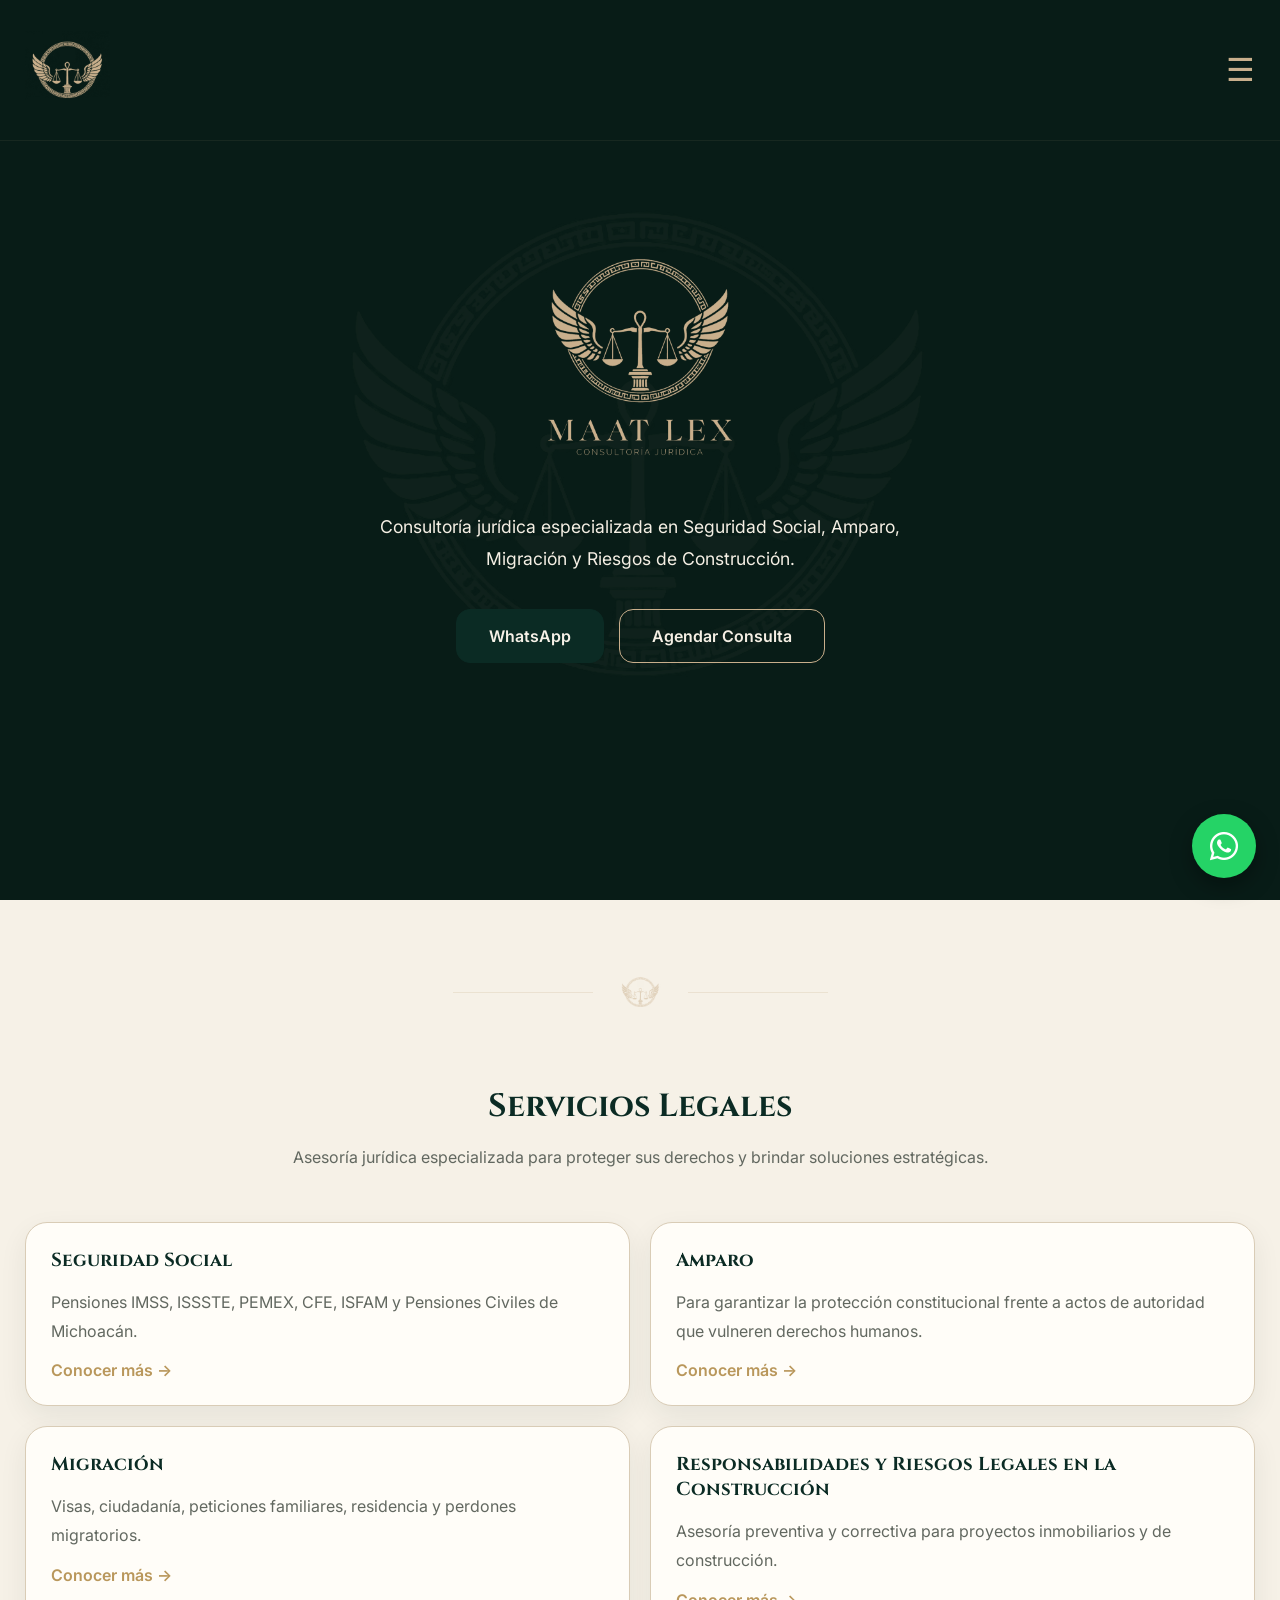
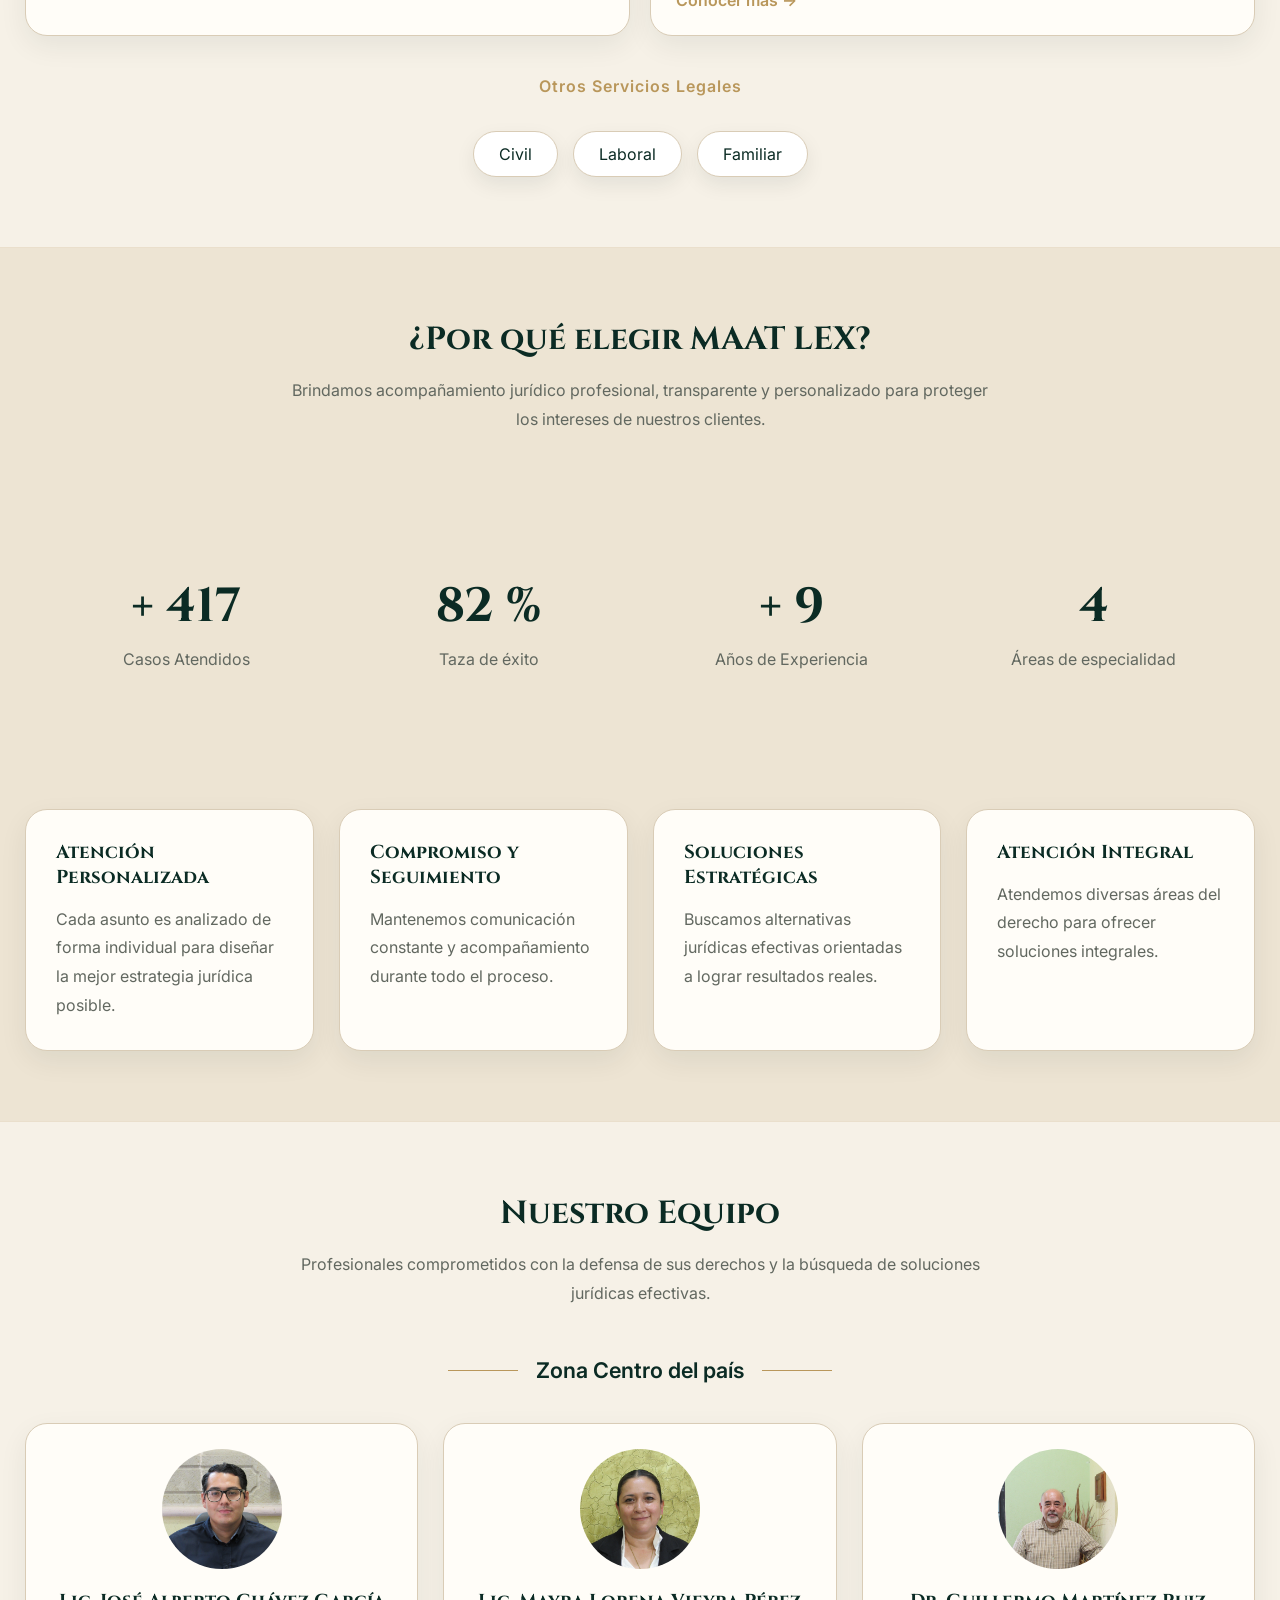
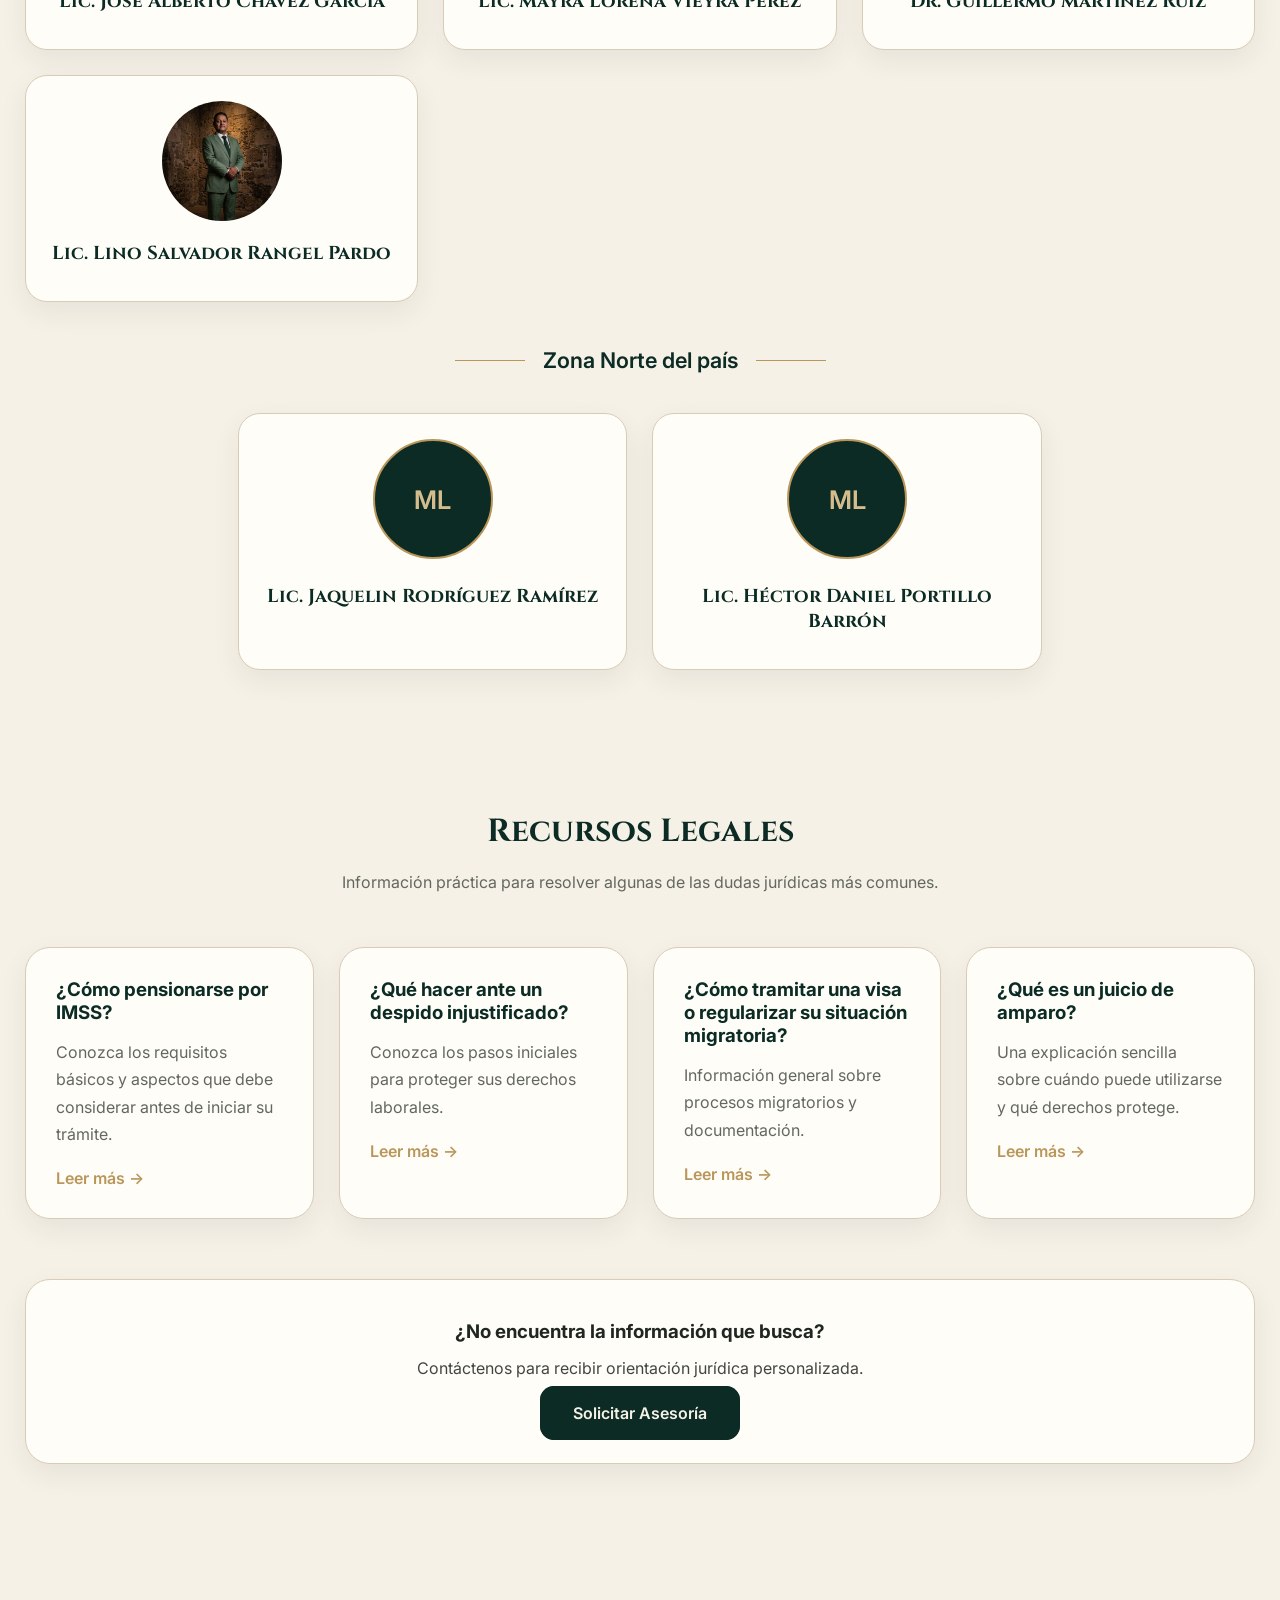
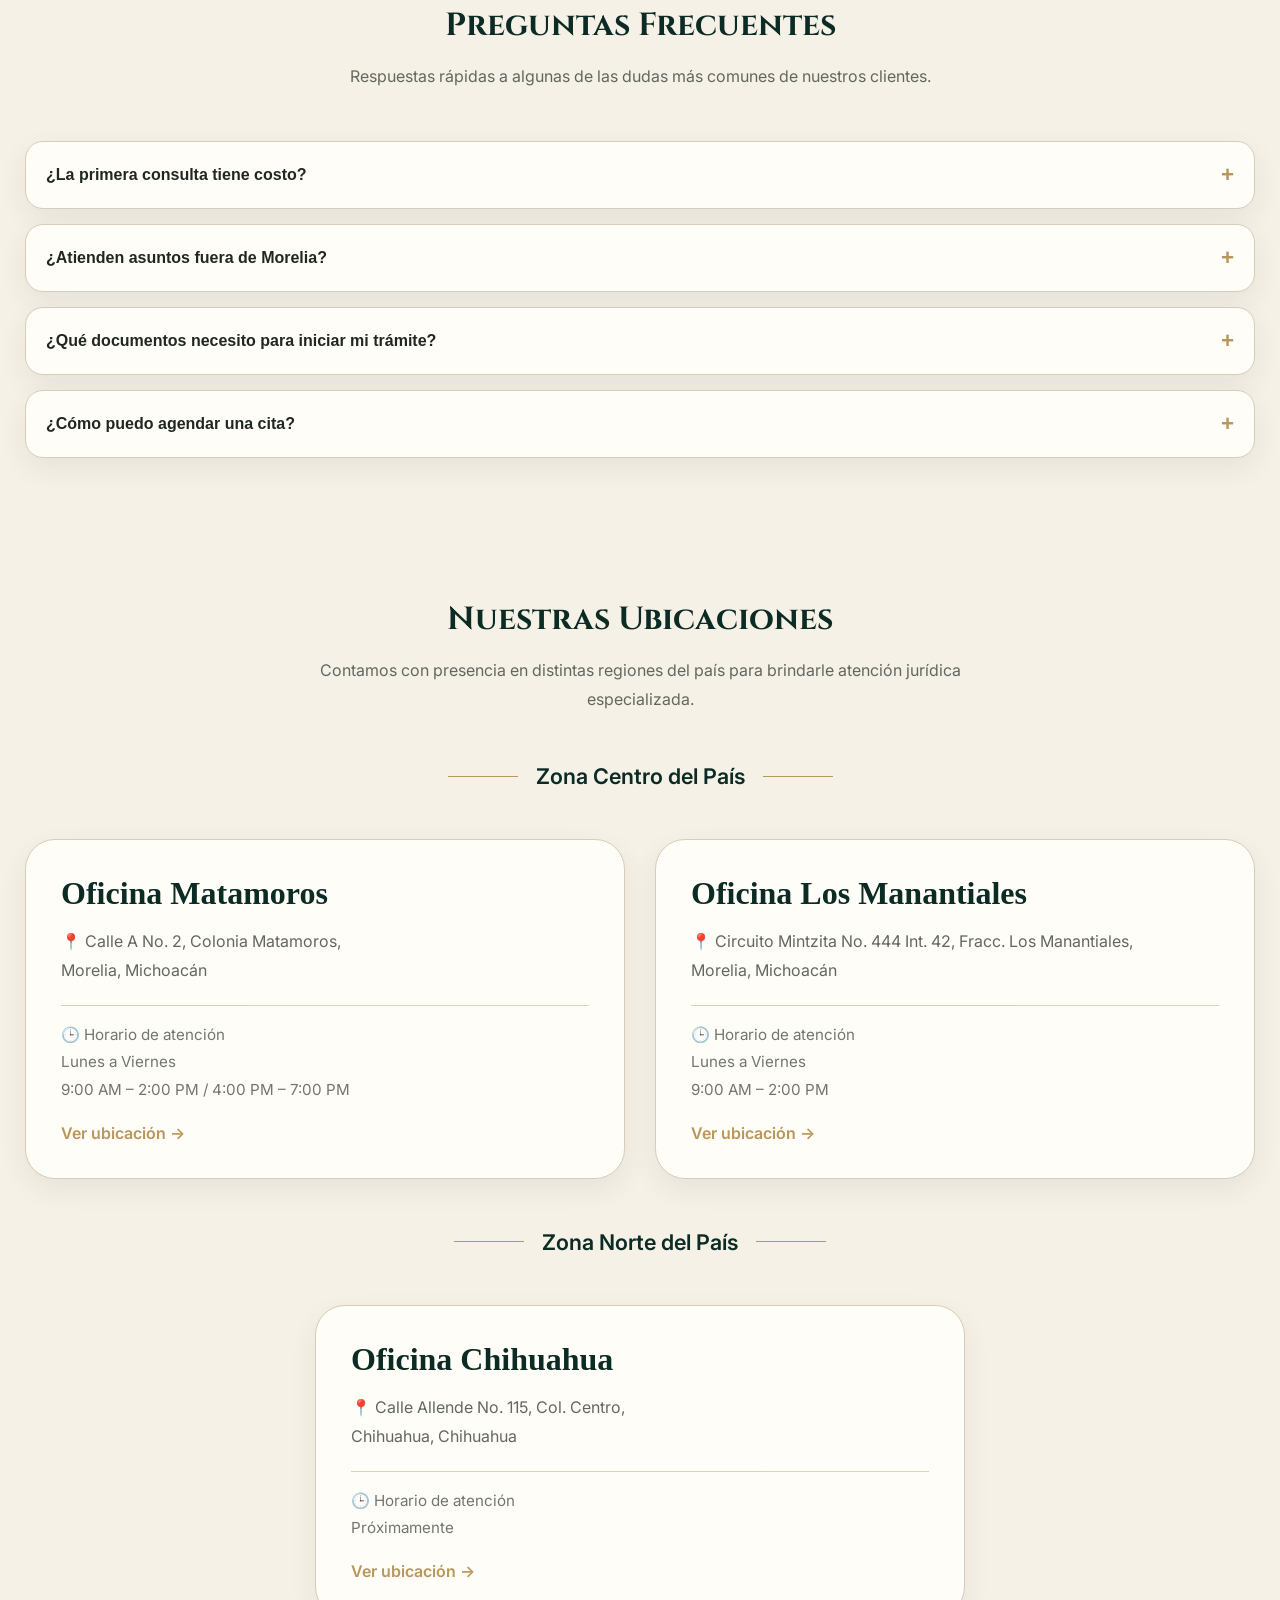
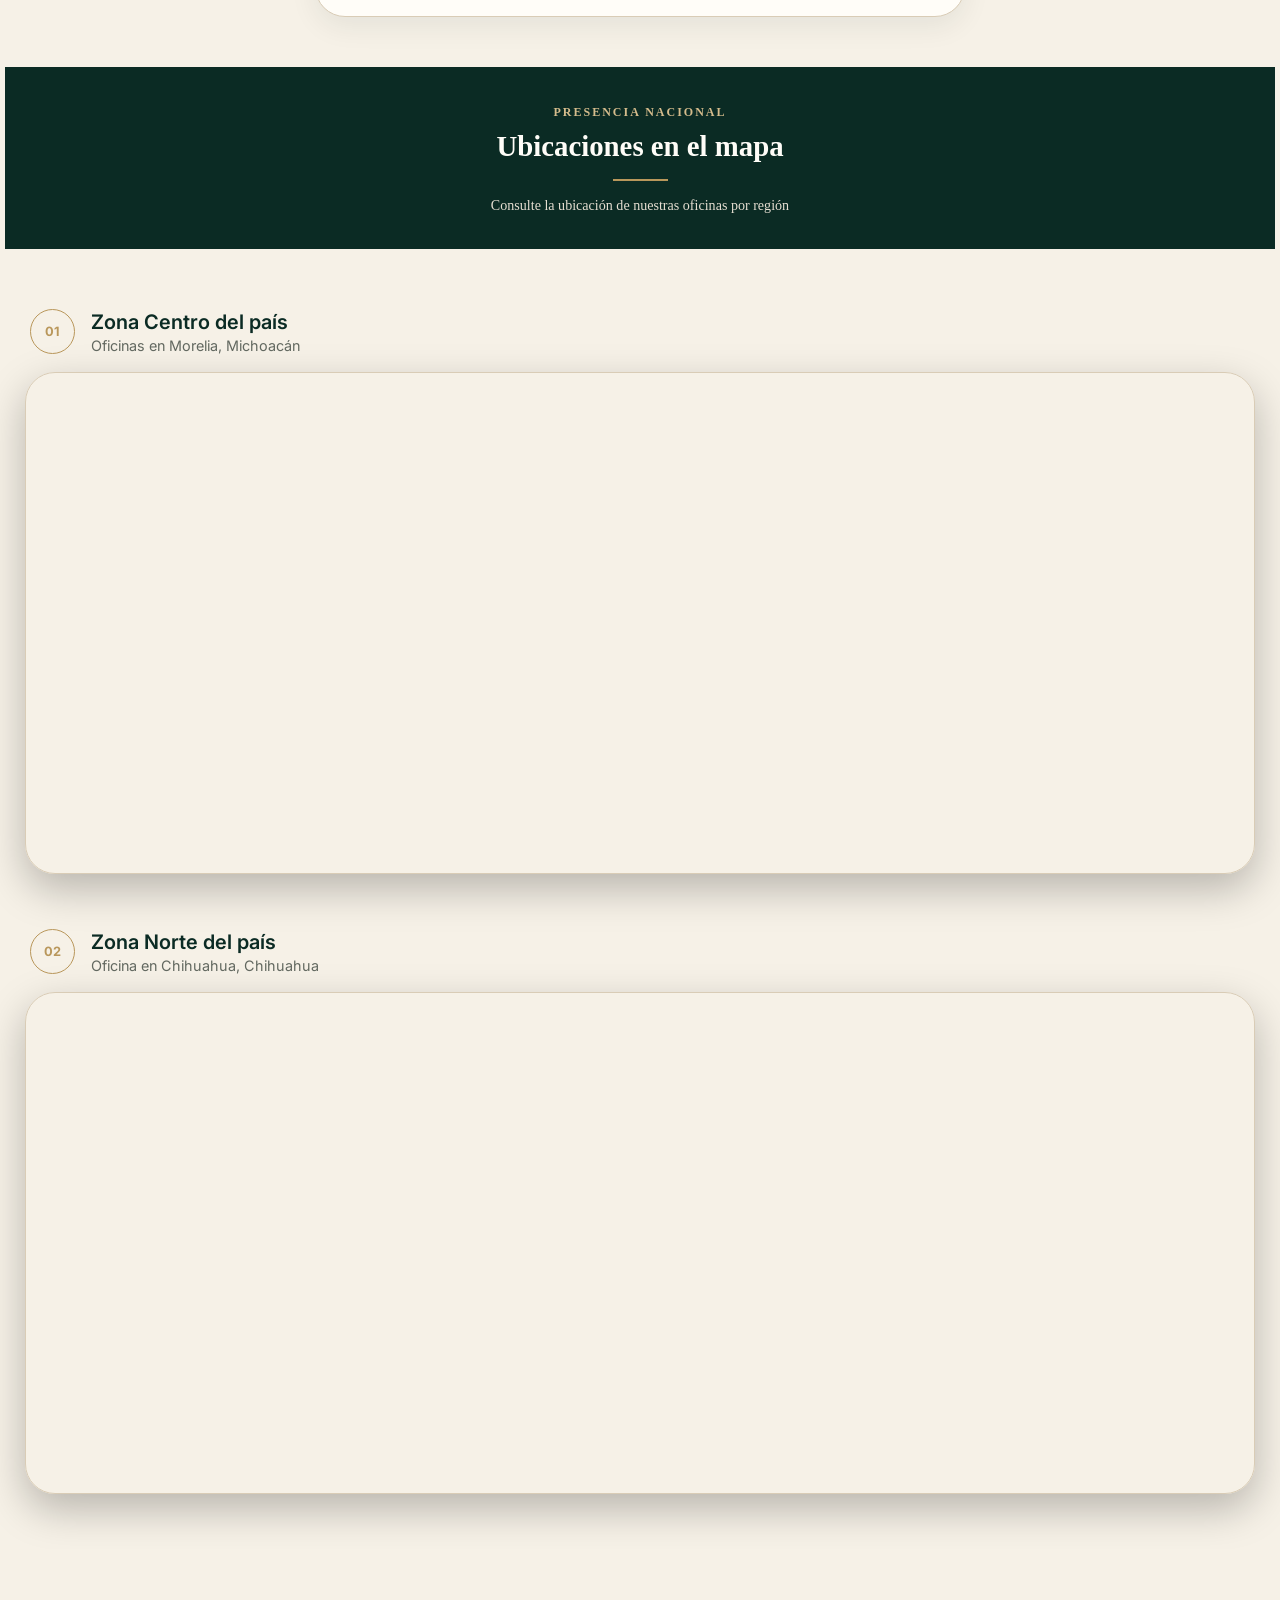
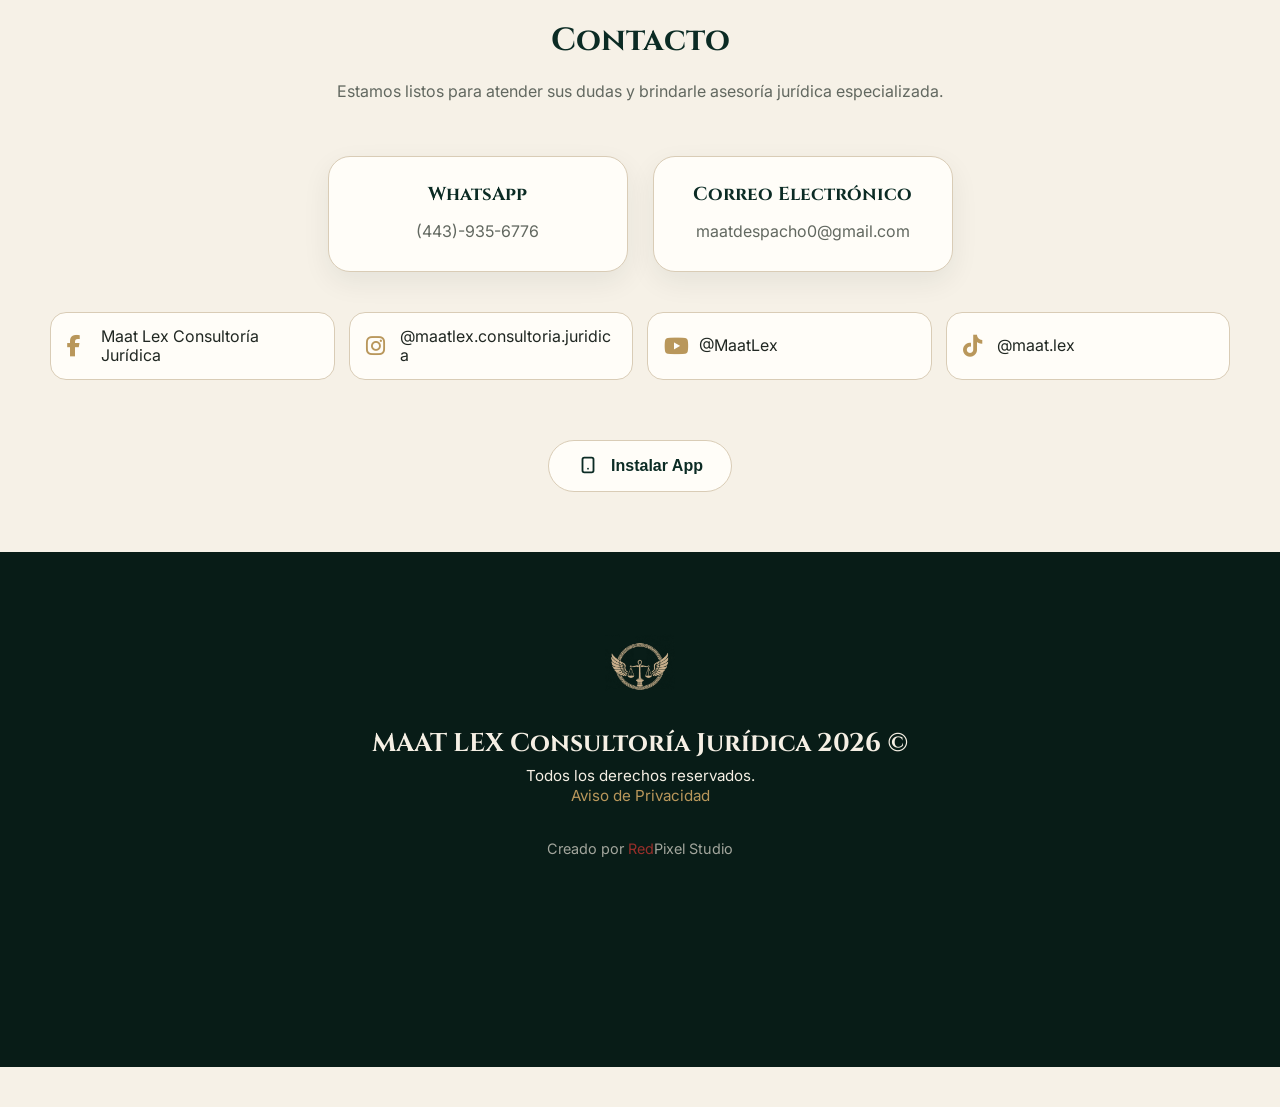
==== index.html @ 35578c28 "Cambios vx.1" ====
<!DOCTYPE html>
<html lang="es">

<head>

<link rel="manifest" href="manifest.json">

<meta name="theme-color" content="#0F1D19">

<link rel="apple-touch-icon" href="assets/icons/icon-192.png">

<meta name="apple-mobile-web-app-capable" content="yes">

<meta name="apple-mobile-web-app-status-bar-style" content="black-translucent">

<meta name="apple-mobile-web-app-title" content="MAAT LEX">

<meta charset="UTF-8">
<meta name="viewport" content="width=device-width, initial-scale=1.0">

<title>MAAT LEX | Consultoría Jurídica</title>

<link rel="stylesheet" href="css/style.css">

<link rel="icon" href="assets/logos/favicon.png">

<link rel="preconnect" href="https://fonts.googleapis.com">
<link rel="preconnect" href="https://fonts.gstatic.com" crossorigin>

<link href="https://fonts.googleapis.com/css2?family=Cinzel:wght@400;500;600;700&family=Inter:wght@300;400;500;600&display=swap" rel="stylesheet">

<link rel="icon" href="assets/logos/favicon.png">

<link rel="stylesheet" href="https://cdnjs.cloudflare.com/ajax/libs/font-awesome/6.5.0/css/all.min.css">

</head>

<body>

<!-- NAVBAR -->

<header class="navbar">

    <div class="navbar-logo">

        <img src="assets/logos/logo-navbar.png" alt="MAAT LEX">

    </div>

    <button id="menu-btn">

        ☰

    </button>

</header>

<!-- MENÚ -->

<nav id="mobile-menu">

    <a href="#inicio">Inicio</a>

    <a href="#servicios">Servicios Legales</a>

    <a href="#nosotros">Nosotros</a>

    <a href="#recursos">Recursos</a>

    <a href="#faq">Preguntas Frecuentes</a>

    <a href="#contacto">Contacto</a>

</nav>

<!-- HERO -->

<section id="inicio" class="hero">

<img
src="assets/logos/logo-navbar.png"
alt=""
class="hero-watermark">

    <div class="hero-content">

        <img
        src="assets/logos/logo-principal.png"
        alt="MAAT LEX"
        class="hero-logo">

        <p>

            Consultoría jurídica especializada en Seguridad Social,
            Amparo, Migración y Riesgos de Construcción.

        </p>

        <div class="hero-buttons">

            <a
            href="https://wa.me/524439356776"
            target="_blank"
            class="btn-primary">

                WhatsApp

            </a>

            <a
            href="#contacto"
            class="btn-secondary">

                Agendar Consulta

            </a>

        </div>

    </div>

</section>

<div class="section-divider">

<img
src="assets/logos/logo-navbar.png"
alt="MAAT LEX">

</div>

<section id="servicios" class="services">

<h2 class="section-title">

Servicios Legales

</h2>

<p class="section-subtitle">

Asesoría jurídica especializada para proteger sus derechos y brindar soluciones estratégicas.

</p>

<div class="services-grid">

<a href="pages/seguridad-social.html" class="service-card">

<h3>Seguridad Social</h3>

<p>

Pensiones IMSS, ISSSTE, PEMEX, CFE, ISFAM y Pensiones Civiles de Michoacán.

</p>

<span>Conocer más →</span>

</a>

<a href="pages/amparo.html" class="service-card">

<h3>Amparo</h3>

<p>

Para garantizar la protección constitucional frente a actos de autoridad que vulneren derechos humanos.

</p>

<span>Conocer más →</span>

</a>

<a href="pages/migracion.html" class="service-card">

<h3>Migración</h3>

<p>

Visas, ciudadanía, peticiones familiares, residencia y perdones migratorios.

</p>

<span>Conocer más →</span>

</a>

<a href="pages/riesgos-construccion.html" class="service-card">

<h3>Responsabilidades y Riesgos Legales en la Construcción</h3>

<p>

Asesoría preventiva y correctiva para proyectos inmobiliarios y de construcción.

</p>

<span>Conocer más →</span>

</a>

</div>

<p class="secondary-services-title">

Otros Servicios Legales

</p>

<div class="secondary-services">

<a href="pages/civil.html">

Civil

</a>

<a href="pages/laboral.html">

Laboral

</a>

<a href="pages/familiar.html">

Familiar

</a>

</div>

</div>

</section>

<!-- SERVICIOS -->

<section class="why-us">

<h2 class="section-title">

¿Por qué elegir MAAT LEX?

</h2>

<p class="section-subtitle">

Brindamos acompañamiento jurídico profesional, transparente y personalizado para proteger los intereses de nuestros clientes.

</p>

<section class="stats">

<div class="stat-item">

<h3 class="counter">

<span>+</span>

<span class="counter-number" data-target="500">0</span>

</h3>

<p>Casos Atendidos</p>

</div>

<div class="stat-item">

<h3 class="counter">

<span class="counter-number" data-target="98">0</span>

<span>%</span>

</h3>

<p>Taza de éxito</p>

</div>

<div class="stat-item">

<h3 class="counter">

<span>+</span>

<span class="counter-number" data-target="10">0</span>

</h3>

<p>Años de Experiencia</p>

</div>

<div class="stat-item">

<h3 class="counter" data-target="0">4</h3>

<p>Áreas de especialidad</p>

</div>

</section>

</h2>


<div class="why-grid">

<div class="why-card">

<h3>Atención Personalizada</h3>

<p>

Cada asunto es analizado de forma individual para diseñar la mejor estrategia jurídica posible.

</p>

</div>

<div class="why-card">

<h3>Compromiso y Seguimiento</h3>

<p>

Mantenemos comunicación constante y acompañamiento durante todo el proceso.

</p>

</div>

<div class="why-card">

<h3>Soluciones Estratégicas</h3>

<p>

Buscamos alternativas jurídicas efectivas orientadas a lograr resultados reales.

</p>

</div>

<div class="why-card">

<h3>Atención Integral</h3>

<p>

Atendemos diversas áreas del derecho para ofrecer soluciones integrales.

</p>

</div>

</div>

</section>

<!-- ***** -->



<!-- NOSOTROS -->

<section id="nosotros" class="about">

    <h2 class="section-title">
        Nuestro Equipo
    </h2>

    <p class="section-subtitle">
        Profesionales comprometidos con la defensa de sus derechos
        y la búsqueda de soluciones jurídicas efectivas.
    </p>


    <!-- =========================
         ZONA CENTRO DEL PAÍS
    ========================== -->

    <div class="team-zone">

        <div class="team-zone-title">
            <span></span>
            <h3>Zona Centro del país</h3>
            <span></span>
        </div>

        <div class="team-grid">

            <div class="team-card">

                <img
                    src="assets/team/licenciado1.jpg"
                    alt="Lic. José Alberto Chávez García"
                    class="team-photo">

                <h3>Lic. José Alberto Chávez García</h3>

            </div>


            <div class="team-card">

                <img
                    src="assets/team/licenciado2.jpg"
                    alt="Lic. Mayra Lorena Vieyra Pérez"
                    class="team-photo">

                <h3>Lic. Mayra Lorena Vieyra Pérez</h3>

            </div>


            <div class="team-card">

                <img
                    src="assets/team/licenciado3.jpg"
                    alt="Dr. Guillermo Martínez Ruiz"
                    class="team-photo">

                <h3>Dr. Guillermo Martínez Ruiz</h3>

            </div>


            <div class="team-card">

                <img
                    src="assets/team/licenciado4.jpg"
                    alt="Lic. Lino Salvador Rangel Pardo"
                    class="team-photo">

                <h3>Lic. Lino Salvador Rangel Pardo</h3>

            </div>

        </div>

    </div>


    <!-- =========================
         ZONA NORTE DEL PAÍS
    ========================== -->

    <div class="team-zone">

        <div class="team-zone-title">
            <span></span>
            <h3>Zona Norte del país</h3>
            <span></span>
        </div>


        <div class="team-grid team-grid-north">

            <!-- LICENCIADO 5 -->

            <div class="team-card">

                <div class="team-photo-placeholder">
                    <span>ML</span>
                </div>

                <h3>Lic. Jaquelin Rodríguez Ramírez</h3>

            </div>


            <!-- LICENCIADO 6 -->

            <div class="team-card">

                <div class="team-photo-placeholder">
                    <span>ML</span>
                </div>

                <h3>Lic. Héctor Daniel Portillo Barrón</h3>

            </div>

        </div>

    </div>

</section>


<!-- RECURSOS -->

<section id="recursos" class="resources-section">

<h2 class="section-title">
Recursos Legales
</h2>

<p class="section-subtitle">
Información práctica para resolver algunas de las dudas jurídicas más comunes.
</p>

<div class="resources-grid">

<div class="resource-card">

<h3>¿Cómo pensionarse por IMSS?</h3>

<p>
Conozca los requisitos básicos y aspectos que debe considerar antes de iniciar su trámite.
</p>

<a href="recursos/pension-imss.html">
Leer más →
</a>

</div>

<div class="resource-card">

<h3>¿Qué hacer ante un despido injustificado?</h3>

<p>
Conozca los pasos iniciales para proteger sus derechos laborales.
</p>

<a href="recursos/despido-injustificado.html">
Leer más →
</a>

</div>

<div class="resource-card">

<h3>¿Cómo tramitar una visa o regularizar su situación migratoria?</h3>

<p>
Información general sobre procesos migratorios y documentación.
</p>

<a href="recursos/tramites-migratorios.html">
Leer más →
</a>

</div>

<div class="resource-card">

<h3>¿Qué es un juicio de amparo?</h3>

<p>
Una explicación sencilla sobre cuándo puede utilizarse y qué derechos protege.
</p>

<a href="recursos/juicio-amparo.html">
Leer más →
</a>

</div>

</div>

<div class="resources-cta">

<h3>
¿No encuentra la información que busca?
</h3>

<p>
Contáctenos para recibir orientación jurídica personalizada.
</p>

<a
href="https://wa.me/524439356776"
target="_blank"
class="btn-primary">

Solicitar Asesoría

</a>

</div>

</section>

<!-- FAQ -->

<section id="faq" class="faq-section">

    <h2 class="section-title">
        Preguntas Frecuentes
    </h2>

    <p class="section-subtitle">
        Respuestas rápidas a algunas de las dudas más comunes de nuestros clientes.
    </p>

    <div class="faq-container">

        <div class="faq-item">
            <button class="faq-question">
                ¿La primera consulta tiene costo?
                <span>+</span>
            </button>

            <div class="faq-answer">
                <p>
                    De acuerdo al asunto y la modalidad de atención, la consulta puede ser gratuita o tener un costo preferencial.
                </p>
            </div>
        </div>

        <div class="faq-item">
            <button class="faq-question">
                ¿Atienden asuntos fuera de Morelia?
                <span>+</span>
            </button>

            <div class="faq-answer">
                <p>
                    Sí. Algunos procedimientos pueden atenderse en otras ciudades o incluso de forma remota.
                </p>
            </div>
        </div>

        <div class="faq-item">
            <button class="faq-question">
                ¿Qué documentos necesito para iniciar mi trámite?
                <span>+</span>
            </button>

            <div class="faq-answer">
                <p>
                    Los requisitos varían según cada asunto. Durante la consulta inicial se le indicará la documentación necesaria.
                </p>
            </div>
        </div>

        <div class="faq-item">
            <button class="faq-question">
                ¿Cómo puedo agendar una cita?
                <span>+</span>
            </button>

            <div class="faq-answer">
                <p>
                    Puede contactarnos por WhatsApp, teléfono o correo electrónico para programar una cita.
                </p>
            </div>
        </div>

    </div>

</section>

<!-- UBICACIONES -->

<section class="locations-section">

    <h2 class="section-title">
        Nuestras Ubicaciones
    </h2>

    <p class="section-subtitle">
        Contamos con presencia en distintas regiones del país para brindarle
        atención jurídica especializada.
    </p>


    <!-- =========================
         ZONA CENTRO DEL PAÍS
    ========================== -->

    <div class="location-zone">

        <div class="location-zone-title">
            <span></span>
            <h3>Zona Centro del País</h3>
            <span></span>
        </div>


        <div class="locations-grid">

            <!-- OFICINA MATAMOROS -->

            <div class="location-card">

                <h3>Oficina Matamoros</h3>

                <p>
                    📍 Calle A No. 2, Colonia Matamoros,<br>
                    Morelia, Michoacán
                </p>

                <p class="office-hours">
                    🕒 Horario de atención<br>
                    Lunes a Viernes<br>
                    9:00 AM – 2:00 PM / 4:00 PM – 7:00 PM
                </p>

                <a
                    href="https://maps.google.com/?q=Calle+A+No.+2+Colonia+Matamoros+Morelia+Michoacan"
                    target="_blank"
                    rel="noopener noreferrer">

                    Ver ubicación →

                </a>

            </div>


            <!-- OFICINA LOS MANANTIALES -->

            <div class="location-card">

                <h3>Oficina Los Manantiales</h3>

                <p>
                    📍 Circuito Mintzita No. 444 Int. 42,
                    Fracc. Los Manantiales,<br>
                    Morelia, Michoacán
                </p>

                <p class="office-hours">
                    🕒 Horario de atención<br>
                    Lunes a Viernes<br>
                    9:00 AM – 2:00 PM
                </p>

                <a
                    href="https://maps.google.com/?q=Circuito+Mintzita+444+Int+42+Los+Manantiales+Morelia+Michoacan"
                    target="_blank"
                    rel="noopener noreferrer">

                    Ver ubicación →

                </a>

            </div>

        </div>

    </div>


    <!-- =========================
         ZONA NORTE DEL PAÍS
    ========================== -->

    <div class="location-zone">

        <div class="location-zone-title">
            <span></span>
            <h3>Zona Norte del País</h3>
            <span></span>
        </div>


        <div class="locations-grid locations-grid-north">

            <!-- OFICINA CHIHUAHUA -->

            <div class="location-card">

                <h3>Oficina Chihuahua</h3>

                <p>
                    📍 Calle Allende No. 115, Col. Centro,<br>
                    Chihuahua, Chihuahua
                </p>

                <p class="office-hours">
                    🕒 Horario de atención<br>
                    Próximamente
                </p>

                <a
                    href="https://maps.google.com/?q=Calle+Allende+115+Centro+Chihuahua+Chihuahua"
                    target="_blank"
                    rel="noopener noreferrer">

                    Ver ubicación →

                </a>

            </div>

        </div>

    </div>


   <!-- =========================
     MAPAS DE UBICACIONES
========================== -->

<div class="maps-header">

    <span class="maps-label">PRESENCIA NACIONAL</span>

    <h3>Ubicaciones en el mapa</h3>

    <div class="maps-header-line"></div>

    <p>
        Consulte la ubicación de nuestras oficinas por región
    </p>

</div>

<div class="maps-section">

    <!-- MAPA ZONA CENTRO -->

    <div class="map-block">

        <div class="map-region-header">

        <span class="map-region-number">01</span>

        <div>
            <h3>Zona Centro del país</h3>
            <p>Oficinas en Morelia, Michoacán</p>
        </div>

    </div>

        <div class="map-container">

            <iframe
                src="https://www.google.com/maps/d/embed?mid=1-Wi3eQaVoTVEl7Jq1pAc5bwITlnYyeo&ehbc=2E312F&noprof=1"
                loading="lazy"
                allowfullscreen>
            </iframe>

        </div>

    </div>


    <!-- MAPA ZONA NORTE -->

    <div class="map-block">

        <div class="map-region-header">

        <span class="map-region-number">02</span>

        <div>
            <h3>Zona Norte del país</h3>
            <p>Oficina en Chihuahua, Chihuahua</p>
        </div>

    </div>

        <div class="map-container">

            <iframe
                src="https://www.google.com/maps/d/embed?mid=1mg9hQ3oiQwqZ3TZus7io4BkY-GpUL8o&ehbc=2E312F&noprof=1" width="640" height="480">
                loading="lazy"
                allowfullscreen>
            </iframe>

        </div>

    </div>

</div>

<!-- CONTACTO -->

<section id="contacto" class="contact-section">

<h2 class="section-title">
Contacto
</h2>

<p class="section-subtitle">
Estamos listos para atender sus dudas y brindarle asesoría jurídica especializada.
</p>

<div class="contact-grid">

<a href="https://wa.me/524439356776" target="_blank" class="contact-card">

<h3>WhatsApp</h3>

<p>(443)-935-6776</p>

</a>

<a href="mailto:maatdespacho0@gmail.com" class="contact-card">

<h3>Correo Electrónico</h3>

<p>maatdespacho0@gmail.com</p>

</a>

</div>

<div class="contact-socials">
  <a href="https://www.facebook.com/profile.php?id=61591359361929" target="_blank">
    <i class="fa-brands fa-facebook-f"></i>
    <span>Maat Lex Consultoría Jurídica</span>
  </a>

  <a href="https://www.instagram.com/maatlex.consultoria.juridica/" target="_blank">
    <i class="fa-brands fa-instagram"></i>
    <span>@maatlex.consultoria.juridica</span>
  </a>

  <a href="https://www.youtube.com/@MaatLex" target="_blank">
    <i class="fa-brands fa-youtube"></i>
    <span>@MaatLex</span>
  </a>

  <a href="https://www.tiktok.com/@maat_lex" target="_blank">
    <i class="fa-brands fa-tiktok"></i>
    <span>@maat.lex</span>
  </a>
</div>

<div class="install-app">

<button id="installBtn">

<svg xmlns="http://www.w3.org/2000/svg"
width="22"
height="22"
fill="none"
viewBox="0 0 24 24"
stroke="currentColor">

<path stroke-linecap="round"
stroke-linejoin="round"
stroke-width="2"
d="M12 16h.01M8 4h8a2 2 0 012 2v12a2 2 0 01-2 2H8a2 2 0 01-2-2V6a2 2 0 012-2z"/>

</svg>

<span>Instalar App</span>

</button>

</div>

<!-- FOOTER -->

<footer>

    <img
    src="assets/logos/logo-navbar.png"
    alt="MAAT LEX">

    <h3>MAAT LEX Consultoría Jurídica 2026 © </h3>

    <div class="rights">    
    Todos los derechos reservados.
    </div>

    </span>

<div class="footer-links">

<a href="aviso-privacidad.html">

Aviso de Privacidad

</a>

</div>

    <div class="footer-credit">

        Creado por
        <span class="red">Red</span>Pixel Studio

    </div>

</footer>

<script src="js/script.js"></script>

<div class="floating-socials" id="floatingSocials">
  <div class="social-options">
    <a href="https://www.facebook.com/profile.php?id=61591359361929" target="_blank" aria-label="Facebook">
      <i class="fa-brands fa-facebook-f"></i>
    </a>

    <a href="https://www.instagram.com/maatlex.consultoria.juridica/" target="_blank" aria-label="Instagram">
      <i class="fa-brands fa-instagram"></i>
    </a>

    <a href="https://www.youtube.com/@MaatLex" target="_blank" aria-label="YouTube">
      <i class="fa-brands fa-youtube"></i>
    </a>

    <a href="https://www.tiktok.com/@maat_lex" target="_blank" aria-label="TikTok">
      <i class="fa-brands fa-tiktok"></i>
    </a>
  </div>

  <a href="https://wa.me/524439356776"
  target="_blank"
  class="whatsapp-float"
  id="whatsappFloat"
  aria-label="WhatsApp">
    <i class="fa-brands fa-whatsapp"></i>
  </a>
</div>

<script>
const floatingSocials = document.getElementById("floatingSocials");
const whatsappFloat = document.getElementById("whatsappFloat");

let menuAbierto = false;

whatsappFloat.addEventListener("click", function (e) {

  // Solo aplica esta lógica en dispositivos táctiles
  if (window.matchMedia("(hover: none)").matches) {

    if (!menuAbierto) {
      e.preventDefault();

      floatingSocials.classList.add("active");
      menuAbierto = true;
    }

    // Si ya estaba abierto, no hacemos preventDefault
    // y el segundo toque abre WhatsApp
  }
});

document.addEventListener("click", function (e) {

  if (!floatingSocials.contains(e.target)) {
    floatingSocials.classList.remove("active");
    menuAbierto = false;
  }

});
</script>

</body>

</html>
---- css/style.css ----
/* RESET */

*{
margin:0;
padding:0;
box-sizing:border-box;
}

html{
scroll-behavior:smooth;
}

body{

background:
linear-gradient(
180deg,
#0F1D19 0%,
#11241F 50%,
#0F1D19 100%
);

font-family:'Inter',sans-serif;

color:#F5EFE4;

overflow-x:hidden;

}

/* NAVBAR */

.navbar{

position:fixed;

top:0;

left:0;

width:100%;

height:80px;

padding:0 20px;

display:flex;

justify-content:space-between;

align-items:center;

/*background:rgba(15,29,25,.95)*/

background:rgba(5,15,12,.55);

backdrop-filter:blur(20px);

-webkit-backdrop-filter:blur(20px);

z-index:999;

border-bottom:1px solid rgba(201,175,140,.08);

}

.navbar-logo img{

height:85px;

display:block;

}

#menu-btn{

background:none;

border:none;

color:#C9AF8C;

font-size:2rem;

cursor:pointer;

}

/* MENÚ */

#mobile-menu{

position:fixed;

top:0;

right:-100%;

width:280px;

height:100vh;

background:#10211c;

background:rgba(5,15,12,.78);

backdrop-filter:blur(20px);

-webkit-backdrop-filter:blur(20px);

box-shadow:-10px 0 40px rgba(0,0,0,.25);

display:flex;

flex-direction:column;

padding:100px 30px;

gap:25px;

transition:.35s ease;

z-index:998;

border-left:1px solid rgba(201,175,140,.15);

}

#mobile-menu.active{

right:0;

}

#mobile-menu a{

color:#F5EFE4;

text-decoration:none;

font-size:1.05rem;

font-weight:500;

transition:.3s;

}

#mobile-menu a:hover{

color:#C9AF8C;

padding-left:10px;

}

/* HERO */

.hero{

min-height:100vh;

display:flex;

align-items:center;

justify-content:center;

padding:120px 25px 60px;

position:relative;

overflow:hidden;

}

/* textura sutil */


.hero-content{

max-width:600px;

text-align:center;

position:relative;

z-index:2;

}

.hero-logo{

width:100%;

max-width:240px;

margin-bottom:30px;

}

.hero h1{

font-family:'Cinzel',serif;

font-size:2.2rem;

line-height:1.2;

margin-bottom:20px;

color:#F5EFE4;

}

.hero p{

font-size:1rem;

line-height:1.8;

color:#d9d1c4;

margin-bottom:35px;

}

.hero-watermark{

position:absolute;

top:50%;

left:50%;

transform:translate(-50%,-50%);

width:min(700px,70vw);

max-width:80vw;

opacity:.04;

pointer-events:none;

z-index:1;

}

@media (max-width:768px){

.hero-watermark{

width:280px;

opacity:.03;

}

}

/* BOTONES */

.hero-buttons{

display:flex;

flex-direction:column;

gap:15px;

}

.btn-primary{

background:#C9AF8C;

color:#0F1D19;

text-decoration:none;

padding:15px;

border-radius:14px;

font-weight:600;

transition:.3s;

}

.btn-primary:hover{

transform:translateY(-3px);

box-shadow:0 10px 25px rgba(201,175,140,.25);

}

.btn-secondary{

border:1px solid #C9AF8C;

color:#C9AF8C;

text-decoration:none;

padding:15px;

border-radius:14px;

font-weight:600;

transition:.3s;

}

.btn-secondary:hover{

background:#C9AF8C;

color:#0F1D19;

transform:translateY(-3px);

box-shadow:0 10px 25px rgba(201,175,140,.2);

}

/* SECCIONES */

.resources-section{

padding:70px 25px;

max-width:1200px;

margin:auto;

}

.resources-grid{

display:grid;

grid-template-columns:repeat(auto-fit,minmax(280px,1fr));

gap:25px;

margin-top:50px;

}

.resource-card{

background:rgba(255,255,255,.03);

border:1px solid rgba(201,175,140,.15);

border-radius:25px;

padding:30px;

transition:.3s ease;

}

.resource-card:hover{

transform:translateY(-6px);

border-color:#C9AF8C;

box-shadow:0 15px 35px rgba(0,0,0,.25);

}

.resource-card h3{

margin-bottom:15px;

color:#C9AF8C;

}

.resource-card p{

line-height:1.7;

margin-bottom:20px;

}

.resource-card a{

color:#C9AF8C;

text-decoration:none;

font-weight:600;

}

.resources-cta{

margin-top:60px;

text-align:center;

padding:40px;

background:rgba(255,255,255,.03);

border:1px solid rgba(201,175,140,.15);

border-radius:25px;

}

.resources-cta h3{

margin-bottom:15px;

}

.resources-cta p{

margin-bottom:25px;

opacity:.85;

}

/* FOOTER */

footer{

padding:70px 25px;

text-align:center;

border-top:1px solid rgba(201,175,140,.15);

}

footer img{

width:70px;

margin-bottom:20px;

}

footer h3{

font-family:'Cinzel',serif;

font-size:1.6rem;

margin-bottom:5px;

}

footer span{

color:#C9AF8C;

}

.footer-credit{

margin-top:35px;

font-size:.9rem;

opacity:.65;

}

.red{

color:#e53935;

}

/* DESKTOP */

@media(min-width:900px){

.hero{

padding-top:140px;

}

.hero h1{

font-size:3.2rem;

}

.hero p{

font-size:1.1rem;

}

.hero-buttons{

flex-direction:row;

justify-content:center;

}

.btn-primary,
.btn-secondary{

padding:16px 32px;

}

}

/* SERVICIOS */

.services{

padding:100px 25px;

max-width:1200px;

margin:auto;

}

.section-title{

font-family:'Cinzel',serif;

font-size:2rem;

text-align:center;

color:#C9AF8C;

margin-bottom:15px;



}

.section-subtitle{

text-align:center;

max-width:700px;

margin:auto;

margin-bottom:50px;

line-height:1.8;

color:#d9d1c4;

}

.services-grid{

display:grid;

grid-template-columns:1fr;

gap:20px;

}

.service-card{

background:rgba(255,255,255,.02);

border:1px solid rgba(201,175,140,.15);

border-radius:22px;

padding:25px;

text-decoration:none;

transition:.3s;

}

.service-card:hover{

transform:translateY(-8px);

border-color:#C9AF8C;

box-shadow:0 12px 35px rgba(0,0,0,.25);

}

.service-card h3{

font-family:'Cinzel',serif;

color:#C9AF8C;

margin-bottom:15px;

}

.service-card p{

color:#d9d1c4;

line-height:1.8;

margin-bottom:15px;

}

.service-card span{

color:#C9AF8C;

font-weight:600;

}

.secondary-services{

display:flex;

justify-content:center;

gap:15px;

flex-wrap:wrap;

margin-top:35px;

}

.secondary-services-title{

text-align:center;

margin-top:40px;

margin-bottom:15px;

color:#C9AF8C;

font-weight:600;

letter-spacing:1px;

}

.secondary-services a{

padding:12px 25px;

border:1px solid rgba(201,175,140,.25);

border-radius:50px;

text-decoration:none;

color:#f5e4e4;

transition:.3s;

}

.secondary-services a:hover{

transform:translateY(-2px);

border-color:#C9AF8C;

}

.secondary-services div{

padding:10px 18px;

border:1px solid rgba(201,175,140,.2);

border-radius:50px;

color:#C9AF8C;

}

@media(min-width:900px){

.services-grid{

grid-template-columns:repeat(2,1fr);

}

}

/* NOSOTROS */

.about{

padding:20px 25px; 

max-width:1200px; 

margin:auto;

}

.team-grid{

display:grid;

grid-template-columns:1fr;

gap:25px;

margin-top:40px;

}

.team-card{

background:rgba(255,255,255,.02);

border:1px solid rgba(201,175,140,.15);

border-radius:22px;

padding:25px;

text-align:center;

}

.team-photo{

width:120px;

height:120px;

border-radius:50%;

margin:auto;

margin-bottom:20px;

background:rgba(201,175,140,.1);

display:flex;

align-items:center;

justify-content:center;

color:#C9AF8C;

font-weight:600;

}

.team-card h3{

font-family:'Cinzel',serif;

color:#C9AF8C;

margin-bottom:10px;

}

.team-card p{

color:#d9d1c4;

line-height:1.7;

}

/* =========================================
   ZONAS DEL EQUIPO
========================================= */

.team-zone {
    width: 100%;
    margin-top: 45px;
}


/* TÍTULO DE CADA ZONA */

.team-zone-title {
    display: flex;
    align-items: center;
    justify-content: center;

    gap: 18px;

    max-width: 650px;

    margin: 0 auto 32px;
}


.team-zone-title h3 {
    margin: 0;

    color: #0b2b24;

    font-size: 1.35rem;
    font-weight: 600;

    white-space: nowrap;
}


/* LÍNEAS DORADAS */

.team-zone-title span {
    display: block;

    width: 70px;
    height: 1px;

    background-color: #b9975b;
}


/* =========================================
   ZONA NORTE
   Centrar las dos tarjetas
========================================= */

.team-grid-north {
    display: grid;

    grid-template-columns: repeat(2, minmax(0, 1fr));

    width: calc((100% - 25px) * 2 / 3);
    max-width: none;

    margin-left: auto;
    margin-right: auto;

    gap: 25px;
}


/* =========================================
   FOTO PROVISIONAL
========================================= */

.team-photo-placeholder {
    width: 120px;
    height: 120px;

    margin: 0 auto 25px;

    border-radius: 50%;

    background-color: #0b2b24;

    border: 2px solid #b9975b;

    display: flex;
    align-items: center;
    justify-content: center;
}


.team-photo-placeholder span {
    color: #d5bc8c;

    font-size: 1.6rem;
    font-weight: 600;
}


/* =========================================
   RESPONSIVE
========================================= */

/* CELULAR Y TABLET */
@media (max-width: 768px) {

    .team-zone {
        margin-top: 35px;
    }

    .team-zone-title {
        gap: 12px;
        padding: 0 20px;
        margin-bottom: 25px;
    }

    .team-zone-title h3 {
        font-size: 1.1rem;
    }

    .team-zone-title span {
        width: 35px;
    }

    /* En celular todas las tarjetas van una debajo de otra */
    .team-grid-north {
        width: 100%;
        grid-template-columns: 1fr;
        gap: 20px;
    }

}


/* =========================================
   COMPUTADORA
========================================= */

@media (min-width: 900px) {

    /* Zona Centro: 3 tarjetas por fila */
    .team-grid {
        grid-template-columns: repeat(3, 1fr);
    }


    /* Zona Norte: 2 tarjetas del mismo tamaño,
       pero centradas */
    .team-grid.team-grid-north {
        grid-template-columns: repeat(2, 1fr);

        width: calc((100% - 25px) * 2 / 3);

        margin-left: auto;
        margin-right: auto;
    }

}

/* FAQ */

.faq-section{

padding:20px 25px;

max-width:900px;

margin:auto;

}

.faq-container{

margin-top:40px;

display:flex;

flex-direction:column;

gap:15px;

}

.faq-item{

border:1px solid rgba(201,175,140,.15);

border-radius:18px;

overflow:hidden;

background:rgba(255,255,255,.02);

}

.faq-question{

width:100%;

background:none;

border:none;

padding:20px;

display:flex;

justify-content:space-between;

align-items:center;

cursor:pointer;

color:#F5EFE4;

font-size:1rem;

font-weight:600;

text-align:left;

}

.faq-question span{

color:#C9AF8C;

font-size:1.4rem;

}

.faq-answer{

max-height:0;

overflow:hidden;

transition:max-height .3s ease;

}

.faq-answer p{

padding:0 20px 20px;

line-height:1.8;

color:#d9d1c4;

}

.whatsapp-float{

position:fixed;

bottom:25px;

right:25px;

width:65px;

height:65px;

border-radius:50%;

background:#25D366;

display:flex;

align-items:center;

justify-content:center;

color:white;

z-index:9999;

box-shadow:0 10px 30px rgba(0,0,0,.3);

transition:transform .3s ease;

}

.whatsapp-float:hover{

transform:scale(1.08);

}

.whatsapp-float svg{

width:40px;

height:40px;

display:block;

transform:translateX(1px);

}

a[href^="tel"]{

color:#C9AF8C;

text-decoration:none;

font-weight:600;

}

/* CONTACTO */

.contact-section{

padding:70px 25px;

max-width:1200px;

margin:auto;

}

.contact-grid{

display:flex;

justify-content:center;

align-items:stretch;

gap:25px;

flex-wrap:wrap;

max-width:900px;

margin:40px auto;

}

/*ASI ESTABA*/

/*
.contact-grid{

display:grid;

grid-template-columns:1fr;

gap:20px;

margin-top:40px;

margin-bottom:40px;

}

*/

.contact-card{

background:rgba(255,255,255,.02);

border:1px solid rgba(201,175,140,.15);

border-radius:22px;

padding:25px;

text-decoration:none;

transition:.3s;

color:#F5EFE4;

width:280px;

flex:0 1 300px;

min-height:100px;

max-width:300px;

text-align:center;

}

.contact-card:hover{

transform:translateY(-5px);

border-color:#C9AF8C;

box-shadow:0 10px 30px rgba(0,0,0,.25);

}

.contact-card h3{

font-family:'Cinzel',serif;

color:#C9AF8C;

margin-bottom:10px;

}

.contact-card p{

line-height:1.8;

color:#F5EFE4;

}

.contact-card span{

display:inline-block;

margin-top:15px;

color:#C9AF8C;

font-weight:600;

}

/* PAGINAS INTERNAS */

.internal-hero{

padding:140px 25px 120px;

display:flex;

align-items:center;

justify-content:center;

text-align:center;

padding:40px;

position:relative;

background:linear-gradient(
135deg,
#0E0E0E,
#1A1A1A
);

}

.internal-overlay{

position:absolute;

inset:0;

background:rgba(0,0,0,.45);

}

.internal-content{

position:relative;

z-index:2;

max-width:900px;

}

.internal-content h1{

font-family:'Cinzel',serif;

font-size:clamp(2.5rem,8vw,4rem);

color:#C9AF8C;

margin-bottom:20px;

}

.internal-content p{

font-size:1.1rem;

line-height:1.9;

max-width:800px;

margin:auto;

margin-bottom:30px;

color:#F5EFE4;

}

.info-section{

padding:100px 25px;

max-width:1100px;

margin:auto;

text-align:center;

}

.section-text{

max-width:850px;

margin:auto;

line-height:2;

font-size:1.05rem;

color:#d9d1c4;

}

.hero-btn{

display:inline-block;

background:#C9AF8C;

color:#0E0E0E;

padding:15px 30px;

border-radius:50px;

text-decoration:none;

font-weight:700;

transition:.3s;

margin-top:20px;

}

.hero-btn:hover{

transform:translateY(-3px);

}

.services-detail{

padding:10px 40px;

max-width:1200px;

margin:auto;

}

.detail-grid{

display:grid;

grid-template-columns:repeat(auto-fit,minmax(280px,1fr));

gap:25px;

margin-top:50px;

}

.detail-card{

background:rgba(255,255,255,.02);

border:1px solid rgba(201,175,140,.15);

border-radius:22px;

padding:22px;


}

.detail-card h3{

font-family:'Cinzel',serif;

color:#C9AF8C;

margin-bottom:15px;

}

.detail-card p{

color:#F5EFE4;

line-height:1.8;

}

.cta-section{

padding:50px 25px;

text-align:center;

max-width:900px;

margin:auto;

}

.problems-section{

max-width:1400px;

margin:auto;

padding:80px 40px;

}

.back-home{

position:fixed;

top:25px;

left:25px;

z-index:1000;

background:rgba(0,0,0,.4);

border:1px solid rgba(201,175,140,.25);

color:#C9AF8C;

text-decoration:none;

padding:12px 20px;

border-radius:50px;

backdrop-filter:blur(10px);

transition:.3s;

font-weight:600;

}

.back-home:hover{

border-color:#C9AF8C;

transform:translateY(-2px);

}

*{

-webkit-tap-highlight-color: transparent;

}

.service-card,
.detail-card,
.contact-card{

transition:.3s ease;

}

.service-card:hover,
.detail-card:hover,
.contact-card:hover{

transform:translateY(-6px);

border-color:#C9AF8C;

box-shadow:0 15px 35px rgba(0,0,0,.25);

}

.why-us{

padding:100px 25px;

background:rgba(255,255,255,.03);

border-top:1px solid rgba(201,175,140,.1);

border-bottom:1px solid rgba(201,175,140,.1);

}

.why-grid{

display:grid;

grid-template-columns:repeat(auto-fit,minmax(250px,1fr));

gap:25px;

margin-top:50px;

}

.why-card{

background:rgba(255,255,255,.02);

border:1px solid rgba(201,175,140,.15);

border-radius:22px;

padding:30px;

transition:.3s ease;

}

.why-card:hover{

transform:translateY(-6px);

border-color:#C9AF8C;

box-shadow:0 15px 35px rgba(0,0,0,.25);

}

.why-card h3{

font-family:'Cinzel',serif;

color:#C9AF8C;

margin-bottom:15px;

}

.why-card p{

line-height:1.8;

}

.stats{

display:grid;

grid-template-columns:repeat(auto-fit,minmax(200px,1fr));

gap:30px;

max-width:1200px;

margin:40px auto;

padding:20px 25px;

text-align:center;

}

.stat-item{

padding:20px;

}

.counter{

font-family:'Cinzel',serif;

font-size:3rem;

color:#C9AF8C;

margin-bottom:10px;

}

.stat-item p{

font-size:1rem;

color:#F5EFE4;

}

.section-divider{

display:flex;

align-items:center;

justify-content:center;

gap:25px;

margin:70px auto 0px;

opacity:.7;

}

.section-divider::before,
.section-divider::after{

content:"";

width:140px;

height:1px;

background:rgba(201,175,140,.35);

}

.section-divider img{

width:45px;

height:auto;

opacity:.7;

}

.install-app{

display:flex;

justify-content:center;

margin:60px auto;

}

#installBtn{

display:inline-flex;

align-items:center;

justify-content:center;

gap:12px;

padding:14px 28px;

border-radius:50px;

background:rgba(255,255,255,.05);

border:1px solid rgba(201,175,140,.2);

color:#C9AF8C;

font-size:1rem;

font-weight:600;

cursor:pointer;

backdrop-filter:blur(10px);

transition:.3s ease;

}

#installBtn:hover{

transform:translateY(-2px);

border-color:#C9AF8C;

}

#installBtn svg{

width:22px;

height:22px;

flex-shrink:0;

position:relative;

top:-1px;

}

#installBtn.installed{

background:rgba(31,122,61,.15);

border-color:#1F7A3D;

color:#33C759;

}

#installBtn span{

display:flex;

align-items:center;

}

.locations-section{

padding:20px 25px;

max-width:1200px;

margin:auto;

}

.locations-grid{

display:grid;

grid-template-columns:repeat(auto-fit,minmax(320px,1fr));

gap:30px;

margin-top:50px;

margin-bottom:50px;

}

.location-card{

background:rgba(255,255,255,.03);

border:1px solid rgba(201,175,140,.15);

border-radius:30px;

padding:35px;

transition:.3s ease;

}

.location-card:hover{

transform:translateY(-6px);

border-color:#C9AF8C;

box-shadow:0 15px 35px rgba(0,0,0,.25);

}

.location-card h3{

color:#C9AF8C;

margin-bottom:15px;

font-family:'Cormorant Garamond',serif;

font-size:2rem;

}

.location-card p{

line-height:1.8;

margin-bottom:20px;

}

.location-card a{

color:#C9AF8C;

text-decoration:none;

font-weight:600;

}

.map-container{

border-radius:30px;

overflow:hidden;

border:1px solid rgba(201,175,140,.15);

}

.map-container iframe{

width:100%;

height:450px;

border:none;

}

.map-container{

margin-top:50px;

border-radius:30px;

overflow:hidden;

border:1px solid rgba(201,175,140,.15);

box-shadow:0 15px 40px rgba(0,0,0,.25);

}

.map-container iframe{

width:100%;

height:500px;

border:none;

display:block;

}

@media (max-width:768px){

.map-container iframe{

height:350px;

}

}

/* =========================================
   MAPAS DE UBICACIONES
========================================= */

.maps-section {
    width: 100%;
    margin-top: 60px;
}

.map-block {
    margin-bottom: 55px;
}

.map-block h3 {
    margin: 0 0 6px;

    text-align: center;

    color: #0b2b24;

    font-size: 1.35rem;
    font-weight: 600;
}

.map-block > p {
    margin: 0 0 22px;

    text-align: center;

    color: #626860;

    font-size: 0.95rem;
}

.map-block .map-container {
    margin-top: 0;
}

/* =========================================
   ENCABEZADO SECCIÓN DE MAPAS
========================================= */

.maps-header {
    width: calc(100% + 80px);
    margin-left: -40px;

    margin-top: 70px;
    margin-bottom: 45px;

    padding: 42px 30px;

    text-align: center;

    background: #0b2b24;
    font-family:'Cormorant Garamond',serif;
}


.maps-label {
    display: inline-block;

    margin-bottom: 10px;

    color: #d5bc8c;

    font-size: 0.75rem;
    font-weight: 600;
    letter-spacing: 2px;
}


.maps-header h3 {
    margin: 0;

    color: #fffdf8;

    font-size: 1.8rem;
    font-weight: 600;
}


.maps-header-line {
    width: 55px;
    height: 2px;

    margin: 16px auto;

    background: #b9975b;
}


.maps-header p {
    margin: 0;

    color: #e5ded1;

    font-size: 0.95rem;
}

/* CELULAR */

@media (max-width: 768px) {

    .maps-section {
        margin-top: 40px;
    }

    .map-block {
        margin-bottom: 40px;
    }

    .map-block h3 {
        font-size: 1.15rem;
    }

    .map-block > p {
        font-size: 0.9rem;
        margin-bottom: 16px;
    }

}

.maps-header {
    width: calc(100% + 40px);
    margin-left: -20px;

    margin-top: 50px;
    margin-bottom: 35px;

    padding: 35px 20px;
}

.maps-header h3 {
    font-size: 1.rem;
}

.maps-header p {
    font-size: 0.88rem;
}

.map-region-header {
    padding: 0 5px;
}

.map-region-number {
    width: 40px;
    height: 40px;
}

.map-region-header h3 {
    font-size: 1.05rem;
}

.map-region-header p {
    font-size: 0.85rem;
}

/* ENCABEZADO DE CADA MAPA */

.map-region-header {
    display: flex;
    align-items: center;

    gap: 16px;

    max-width: 1450px;
    margin: 0 auto 18px;

    padding-left: 5px;
}


.map-region-number {
    display: flex;
    align-items: center;
    justify-content: center;

    width: 45px;
    height: 45px;

    flex-shrink: 0;

    border: 1px solid #b9975b;
    border-radius: 50%;

    color: #b9975b;

    font-size: 0.8rem;
    font-weight: 700;
}


.map-region-header h3 {
    margin: 0 0 3px;

    color: #0b2b24;

    font-size: 1.25rem;
    font-weight: 600;

    text-align: left;
}


.map-region-header p {
    margin: 0;

    color: #626860;

    font-size: 0.9rem;

    text-align: left;
}

/* =========================================
   ZONAS DE UBICACIONES
========================================= */

.location-zone {
    width: 100%;
    margin-top: 45px;
}


/* TÍTULO DE ZONA */

.location-zone-title {
    display: flex;
    align-items: center;
    justify-content: center;

    gap: 18px;

    max-width: 650px;

    margin: 0 auto 32px;
}


.location-zone-title h3 {
    margin: 0;

    color: #0b2b24;

    font-size: 1.35rem;
    font-weight: 600;

    white-space: nowrap;
}


/* LÍNEAS DORADAS */

.location-zone-title span {
    display: block;

    width: 70px;
    height: 1px;

    background-color: #b9975b;
}


/* =========================================
   OFICINA ZONA NORTE
========================================= */

.locations-grid-north {
    max-width: 650px;
    margin-left: auto;
    margin-right: auto;
}


/* =========================================
   CELULAR
========================================= */

@media (max-width: 768px) {

    .location-zone {
        margin-top: 35px;
    }

    .location-zone-title {
        gap: 12px;
        padding: 0 20px;
        margin-bottom: 25px;
    }

    .location-zone-title h3 {
        font-size: 1.1rem;
    }

    .location-zone-title span {
        width: 35px;
    }

    .locations-grid-north {
        max-width: 100%;
    }

}

/*TARJETAS HORARIOS*/

.office-hours{

margin:18px 0;

padding-top:15px;

border-top:1px solid rgba(201,175,140,.15);

font-size:.95rem;

opacity:.9;

line-height:1.6;

}

.rights{

font-size:.95rem;

}


.footer-links{

margin-bottom:15px;

}

.footer-links a{

color:#C9AF8C;

text-decoration:none;

font-size:.95rem;

transition:.3s;

}

.footer-links a:hover{

opacity:.8;

}

.legal-page{

max-width:900px;

margin:120px auto;

padding:0 25px;

line-height:1.9;

}

.legal-page h1{

margin-bottom:30px;

}

.legal-page h2{

margin-top:40px;

margin-bottom:15px;

color:#C9AF8C;

}

/* BOTONES FLOTANTES DE REDES */
.floating-socials {
  position: fixed;
  right: 18px;
  bottom: 18px;
  z-index: 9999;
  display: flex;
  flex-direction: column;
  align-items: center;
  gap: 12px;
}

/* Redes ocultas */
.social-options {
  display: flex;
  flex-direction: column;
  align-items: center;
  gap: 12px;
  opacity: 0;
  transform: translateY(14px);
  pointer-events: none;
  transition: 0.3s ease;
}

/* Mostrar redes en PC y celular */
.floating-socials:hover .social-options,
.floating-socials.active .social-options {
  opacity: 1;
  transform: translateY(0);
  pointer-events: auto;
}

/* Tamaño general de botones */
.social-options a,
.whatsapp-float {
  width: 58px;
  height: 58px;
  min-width: 58px;
  min-height: 58px;
  border-radius: 50%;
  display: flex;
  align-items: center;
  justify-content: center;
  color: #fff;
  font-size: 28px;
  text-decoration: none;
  border: none;
  box-shadow: 0 8px 22px rgba(0, 0, 0, 0.35);
  transition: 0.25s ease;
}

/* Colores de cada red */
.social-options a[aria-label="Facebook"] {
  background: #1877f2;
}

.social-options a[aria-label="Instagram"] {
  background: radial-gradient(circle at 30% 30%, #feda75, #fa7e1e, #d62976, #962fbf, #4f5bd5);
}

.social-options a[aria-label="YouTube"] {
  background: #ff0000;
}

.social-options a[aria-label="TikTok"] {
  background: #000000;
}

.whatsapp-float {
  background: #25d366;
  font-size: 32px;
}

.social-options a:hover,
.whatsapp-float:hover {
  transform: scale(1.07);
}

/* REDES EN CONTACTO */
.contact-socials {
  margin-top: 24px;
  display: grid;
  grid-template-columns: repeat(auto-fit, minmax(145px, 1fr));
  gap: 14px;
}

.contact-socials a {
  display: flex;
  align-items: center;
  gap: 10px;
  padding: 14px 16px;
  border-radius: 16px;
  background: rgba(10, 38, 32, 0.65);
  border: 1px solid rgba(214, 181, 109, 0.28);
  color: #f5ead2;
  text-decoration: none;
  transition: 0.25s ease;
  min-width: 0;
  overflow: hidden;
}

.contact-socials a i {
  color: #d6b56d;
  font-size: 22px;
  min-width: 24px;
}

.contact-socials a span {
  min-width: 0;
  overflow-wrap: anywhere;
  word-break: break-word;
  line-height: 1.2;
}

.contact-socials a:hover {
  transform: translateY(-3px);
  border-color: rgba(214, 181, 109, 0.65);
}

/* AJUSTE MÓVIL */
@media (max-width: 768px) {
  .floating-socials {
    right: 16px;
    bottom: 16px;
  }

  .social-options a,
  .whatsapp-float {
    width: 56px;
    height: 56px;
    min-width: 56px;
    min-height: 56px;
  }

  .contact-socials {
    grid-template-columns: 1fr;
  }
}

.floating-socials {
  right: 24px !important;
  bottom: 22px !important;
  align-items: center !important;
}

.social-options {
  width: 64px !important;
  align-items: center !important;
  gap: 14px !important;
  margin: 0 !important;
  padding: 0 !important;
}

.social-options a,
.whatsapp-float {
  width: 64px !important;
  height: 64px !important;
  min-width: 64px !important;
  min-height: 64px !important;
  max-width: 64px !important;
  max-height: 64px !important;
  margin: 0 !important;
  padding: 0 !important;
  position: relative !important;
  right: auto !important;
  bottom: auto !important;
}

.whatsapp-float {
  display: flex !important;
  align-items: center !important;
  justify-content: center !important;
}


/* TERMINA BOTONES FLOTANTES DE REDES */

html,
body {
  width: 100%;
  max-width: 100%;
  overflow-x: hidden;
}

* {
  box-sizing: border-box;
}

img,
video,
iframe {
  max-width: 100%;
}

.navbar,
.hero,
section,
footer {
  width: 100% !important;
  max-width: none !important;
  margin: 0 !important;
  padding: 70px 25px !important;
  background: #081C17 !important;
  

}

.menu-toggle {
  position: relative;
  z-index: 1001;
}

@media (max-width: 768px) {
  body {
    overflow-x: hidden;
  }

  .navbar {
    width: 100%;
    left: 0;
    right: 0;
    padding: 14px 18px;
  }

  .nav-links {
    max-width: 100%;
  }

  .floating-socials {
    right: 16px;
    bottom: 16px;
  }

  .whatsapp-float,
  .social-options a {
    width: 50px;
    height: 50px;
  }
}

/* ============================= */
/* TEMA CLARO MAAT LEX */
/* ============================= */

:root {
  --maat-bg: #F6F1E7;
  --maat-bg-alt: #EDE4D3;
  --maat-card: #FFFDF8;
  --maat-green: #0B2B24;
  --maat-green-2: #17483C;
  --maat-gold: #B9975B;
  --maat-gold-light: #D5BC8C;
  --maat-text: #202722;
  --maat-muted: #626860;
  --maat-border: #D9CCB6;
}

/* Fondo general claro */
body {
  background: var(--maat-bg) !important;
  color: var(--maat-text) !important;
}

/* Navbar y hero se quedan oscuros */
.navbar,
.hero,
footer {
  background: #081C17 !important;
  color: #F5EFE4 !important;
}

/* Menú móvil oscuro */
#mobile-menu {
  background: rgba(5, 15, 12, 0.92) !important;
}

/* Títulos */
.section-title,
.service-card h3,
.team-card h3,
.why-card h3,
.resource-card h3,
.contact-card h3,
.location-card h3,
.legal-page h2,
.counter {
  color: var(--maat-green) !important;
}

/* Subtítulos y textos */
.section-subtitle,
.service-card p,
.team-card p,
.why-card p,
.resource-card p,
.contact-card p,
.location-card p,
.faq-answer p,
.section-text,
.stat-item p {
  color: var(--maat-muted) !important;
}

/* Secciones principales claras */
.services,
.about,
.faq-section,
.contact-section,
.locations-section,
.resources-section,
.info-section,
.services-detail,
.cta-section,
.problems-section,
.legal-page {
  background: var(--maat-bg) !important;
}

/* Sección alterna beige */
.why-us,
.stats {
  background: var(--maat-bg-alt) !important;
}

/* Tarjetas claras */
.service-card,
.team-card,
.why-card,
.resource-card,
.resources-cta,
.faq-item,
.contact-card,
.detail-card,
.location-card {
  background: var(--maat-card) !important;
  border: 1px solid var(--maat-border) !important;
  color: var(--maat-text) !important;
  box-shadow: 0 10px 28px rgba(11, 43, 36, 0.07) !important;
}

/* Hover tarjetas */
.service-card:hover,
.team-card:hover,
.why-card:hover,
.resource-card:hover,
.contact-card:hover,
.detail-card:hover,
.location-card:hover,
.faq-item:hover {
  border-color: var(--maat-gold) !important;
  box-shadow: 0 15px 35px rgba(11, 43, 36, 0.13) !important;
}

/* Botones principales verdes */
.btn-primary,
.hero-btn {
  background: var(--maat-green) !important;
  color: #F6F1E7 !important;
  border: 1px solid var(--maat-green) !important;
}

.btn-primary:hover,
.hero-btn:hover {
  background: var(--maat-green-2) !important;
  box-shadow: 0 10px 25px rgba(11, 43, 36, 0.22) !important;
}

/* Botones secundarios */
.btn-secondary {
  background: transparent !important;
  color: var(--maat-green) !important;
  border: 1px solid var(--maat-green) !important;
}

.btn-secondary:hover {
  background: var(--maat-green) !important;
  color: #F6F1E7 !important;
}

/* Links y chips */
.service-card span,
.resource-card a,
.secondary-services-title,
.secondary-services div,
.contact-card span,
.location-card a,
.footer-links a,
a[href^="tel"] {
  color: var(--maat-gold) !important;
}

.secondary-services a {
  color: var(--maat-green) !important;
  border-color: var(--maat-border) !important;
}

.secondary-services a:hover {
  border-color: var(--maat-gold) !important;
}

/* FAQ */
.faq-question {
  color: var(--maat-text) !important;
}

.faq-question span {
  color: var(--maat-gold) !important;
}

/* Separadores */
.section-divider::before,
.section-divider::after,
.office-hours,
.map-container {
  border-color: var(--maat-border) !important;
}

/* Contacto redes */
.contact-socials a {
  background: var(--maat-card) !important;
  border: 1px solid var(--maat-border) !important;
  color: var(--maat-text) !important;
}

.contact-socials a i {
  color: var(--maat-gold) !important;
}

/* Botón instalar app */
#installBtn {
  background: var(--maat-card) !important;
  color: var(--maat-green) !important;
  border: 1px solid var(--maat-border) !important;
}

/* Mantener hero oscuro legible */
.hero h1,
.hero p,
.hero .btn-secondary {
  color: #F5EFE4 !important;
}

.hero .btn-secondary {
  border-color: #C9AF8C !important;
}

.hero .btn-secondary:hover {
  background: #C9AF8C !important;
  color: #0F1D19 !important;
}

/* FIX: FONDO DESPUÉS DEL FOOTER */
html {
  background: #081C17 !important;
}

body {
  background: #F6F1E7 !important;
}

footer {
  width: 100vw !important;
  max-width: none !important;
  margin-left: calc(50% - 50vw) !important;
  margin-right: calc(50% - 50vw) !important;
  margin-bottom: 0 !important;
  padding: 80px 25px 110px !important;
  background: #081C17 !important;
  border-top: none !important;
}

footer {
  position: relative !important;
  overflow: visible !important;
  z-index: 1 !important;
  background: #081C17 !important;
}

footer::after {
  content: "";
  position: absolute;
  left: 0;
  top: 100%;
  width: 100vw;
  height: 100px;
  background: #081C17;
  z-index: 0;
  pointer-events: none;
}

/* FIX DEFINITIVO: OTROS SERVICIOS */
.secondary-services a,
.secondary-services div {
  background: #ffffff !important;
  color: #0B2B24 !important;
  border: 1px solid #D9CCB6 !important;
  box-shadow: 0 8px 20px rgba(11, 43, 36, 0.08) !important;
}

.secondary-services a:hover,
.secondary-services div:hover {
  background: #0B2B24 !important;
  color: #F6F1E7 !important;
  border-color: #0B2B24 !important;
}
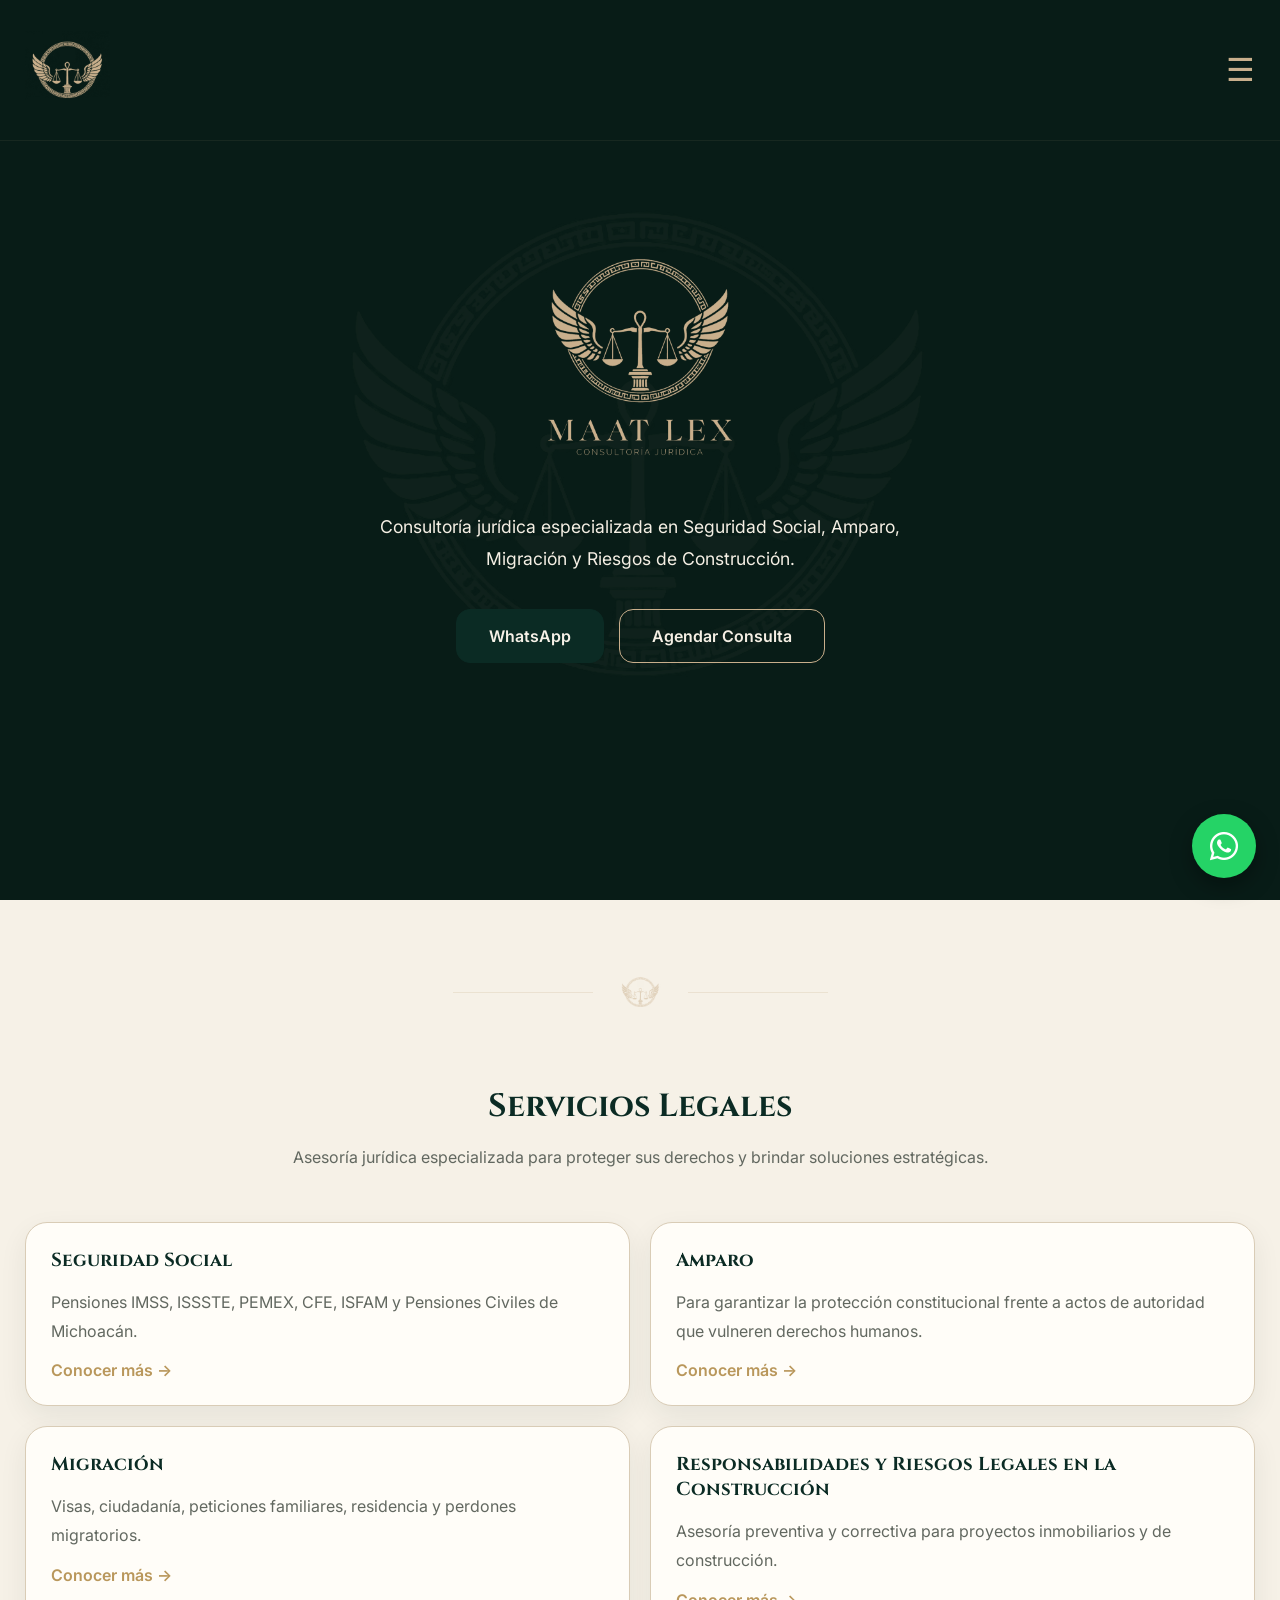
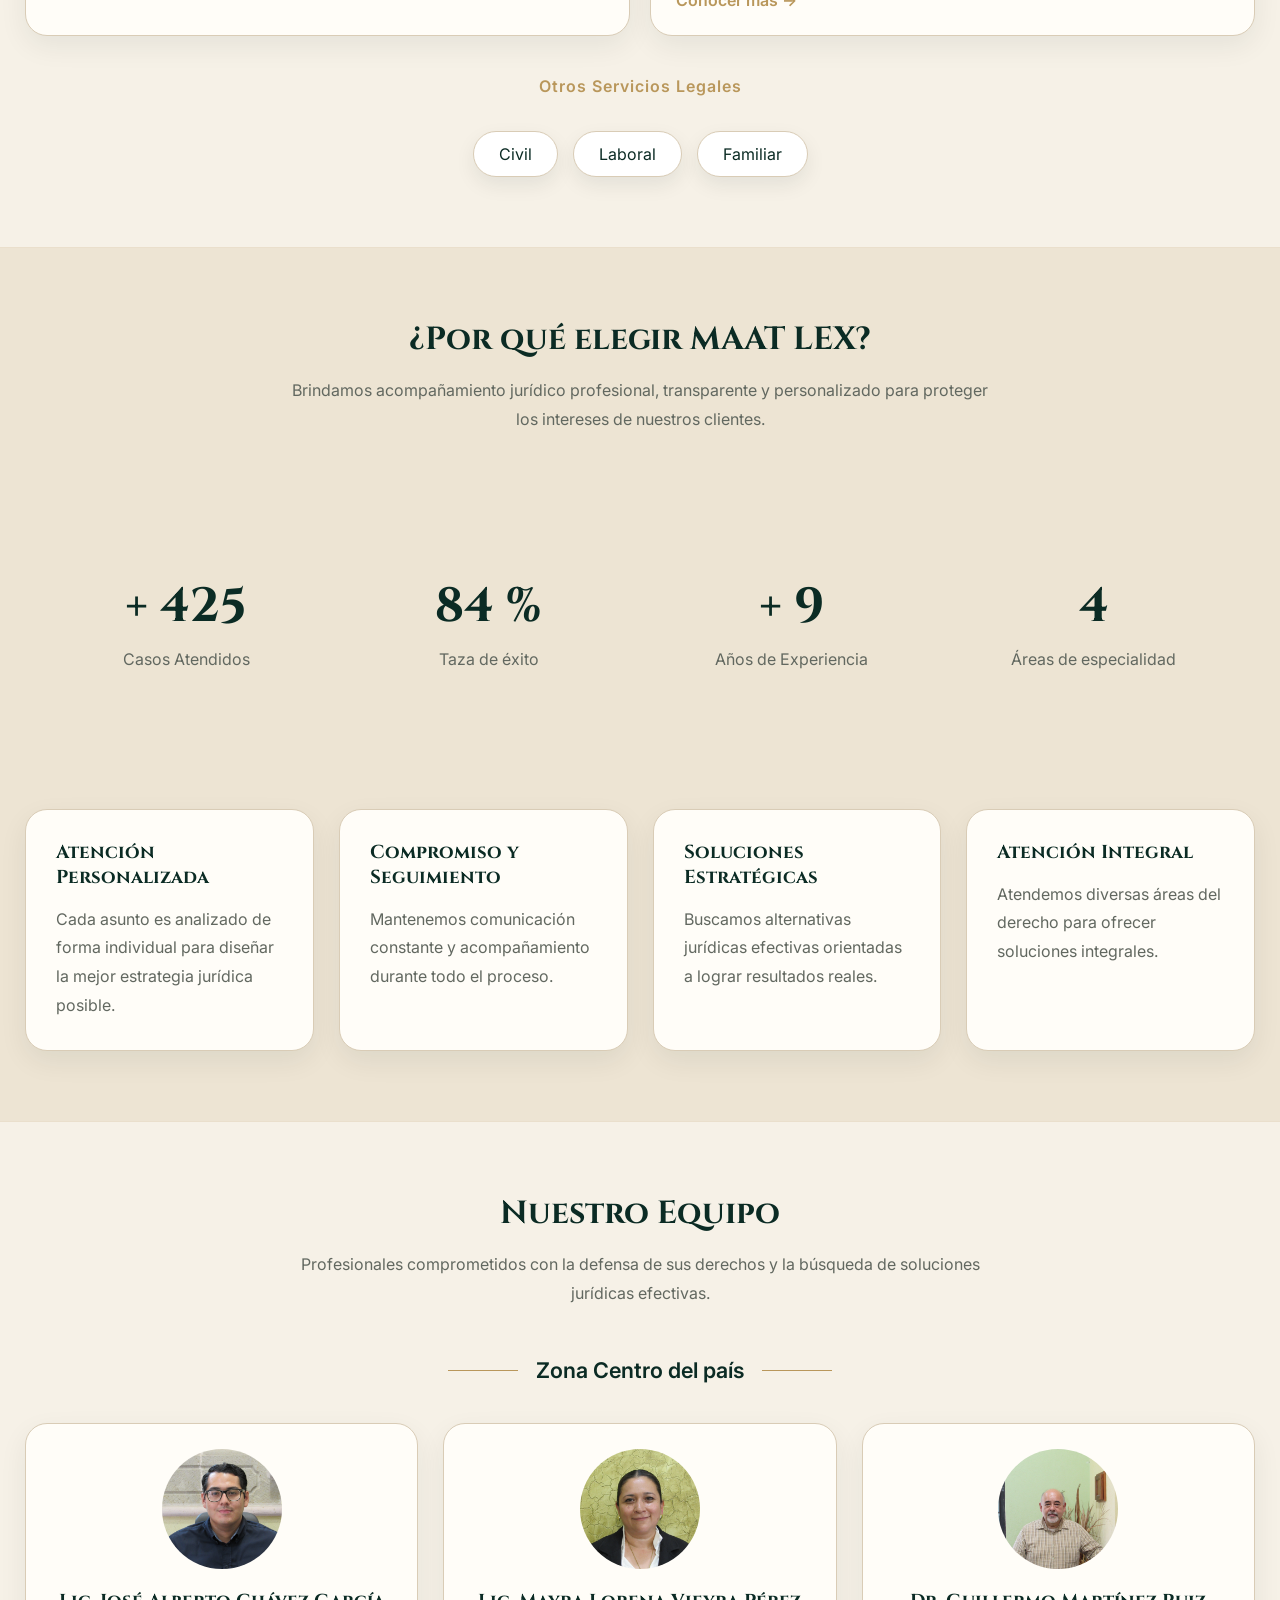
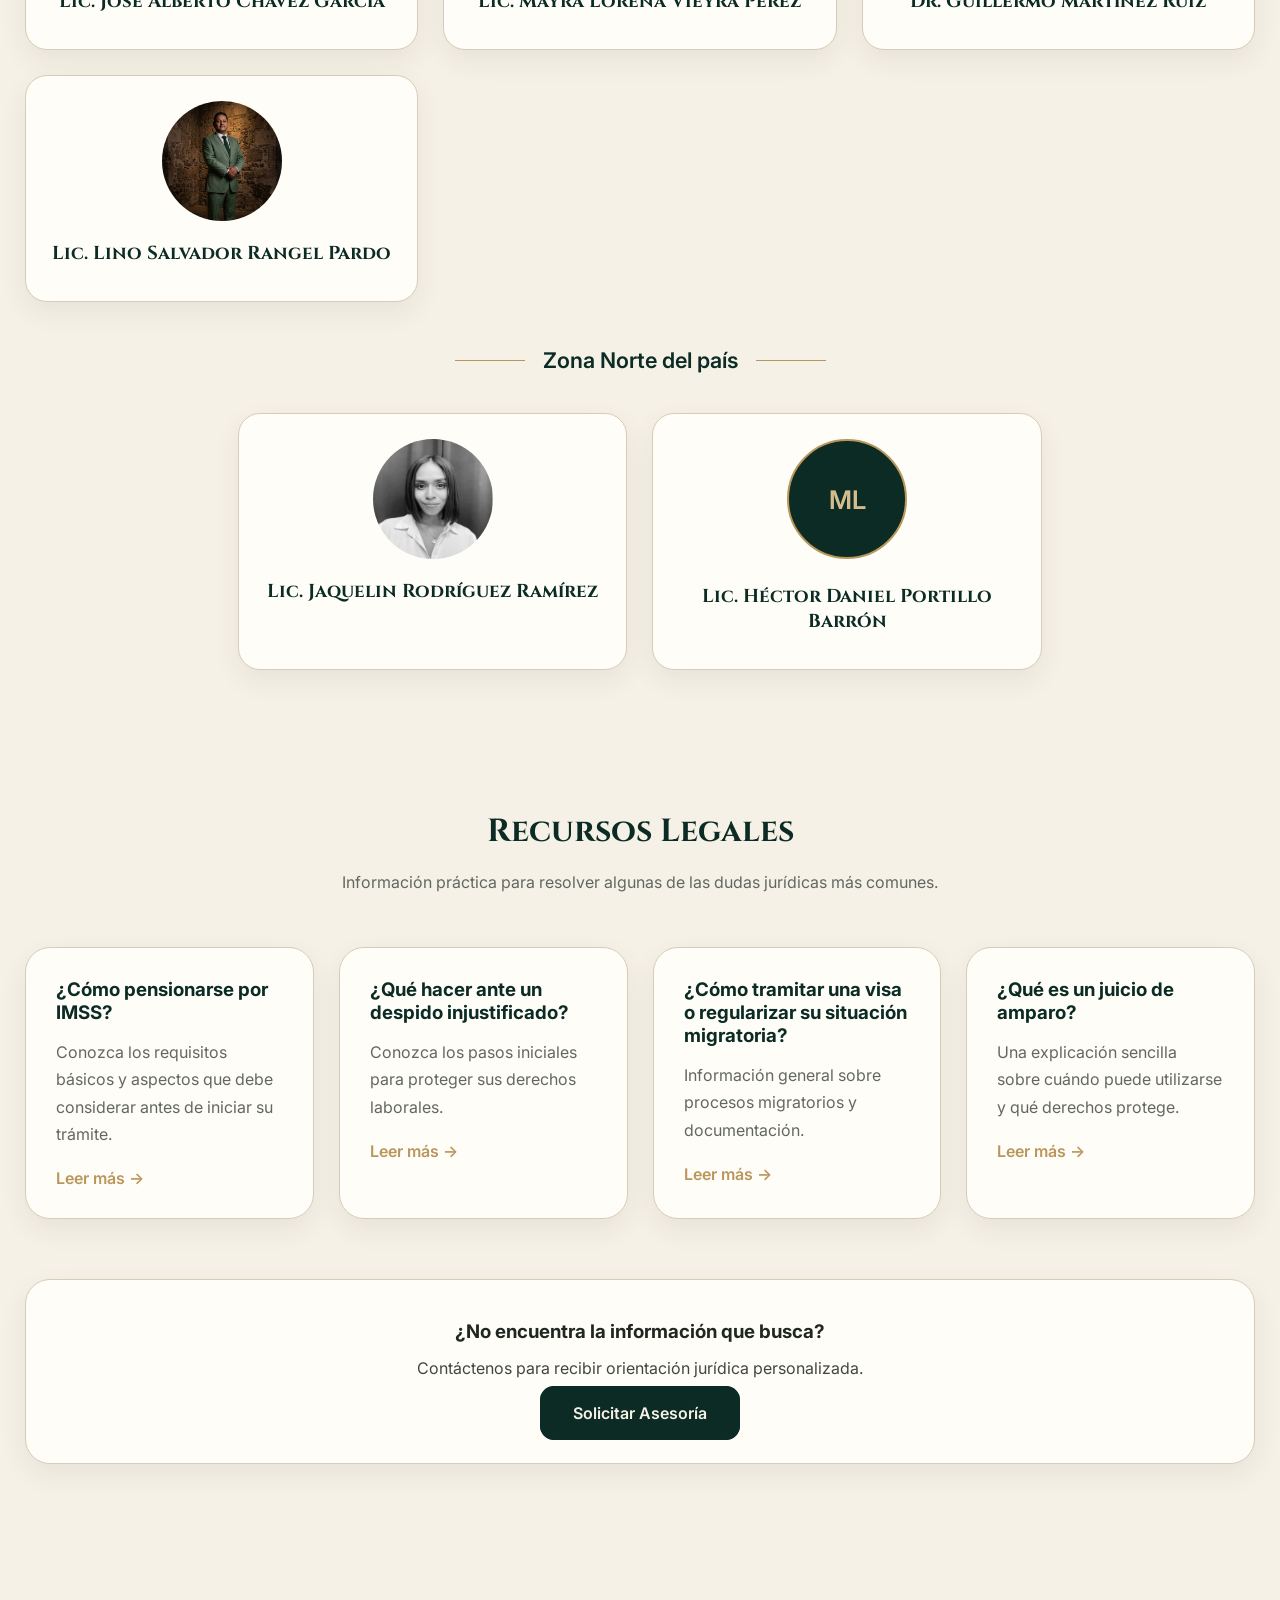
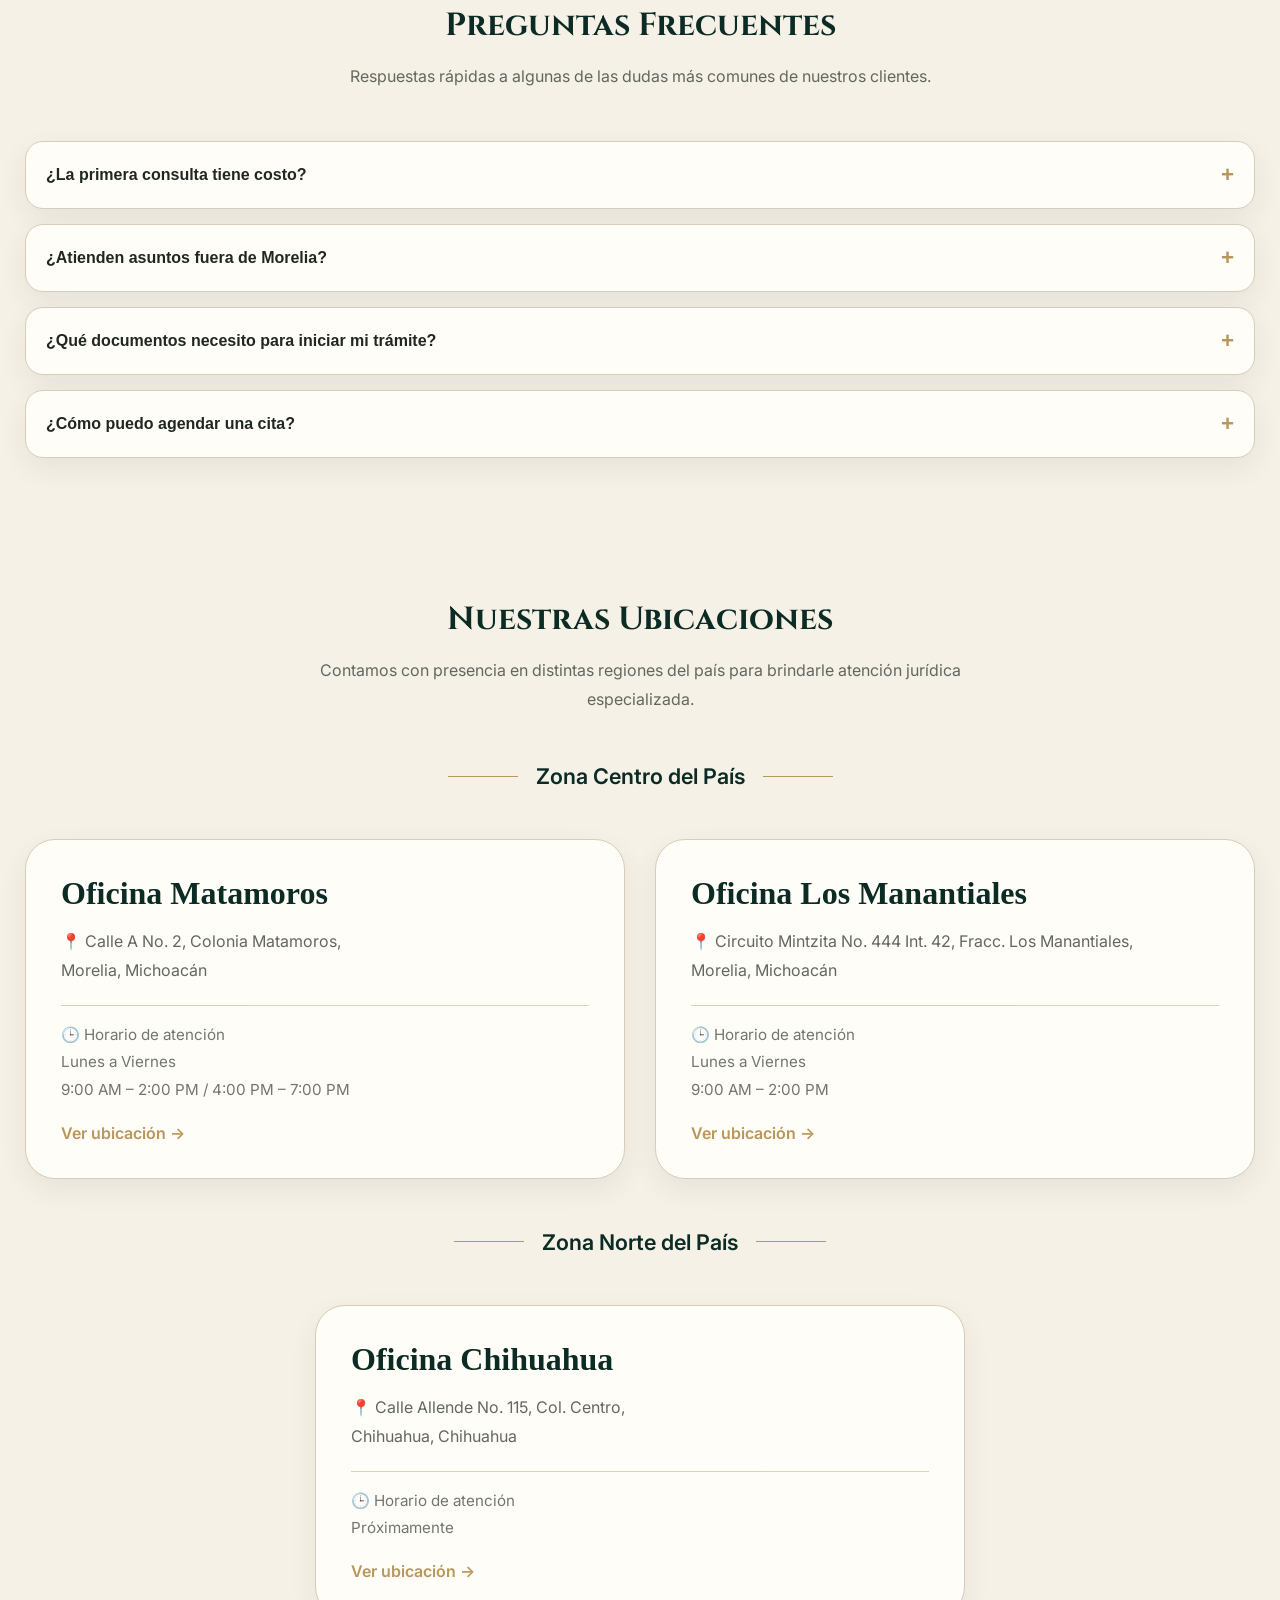
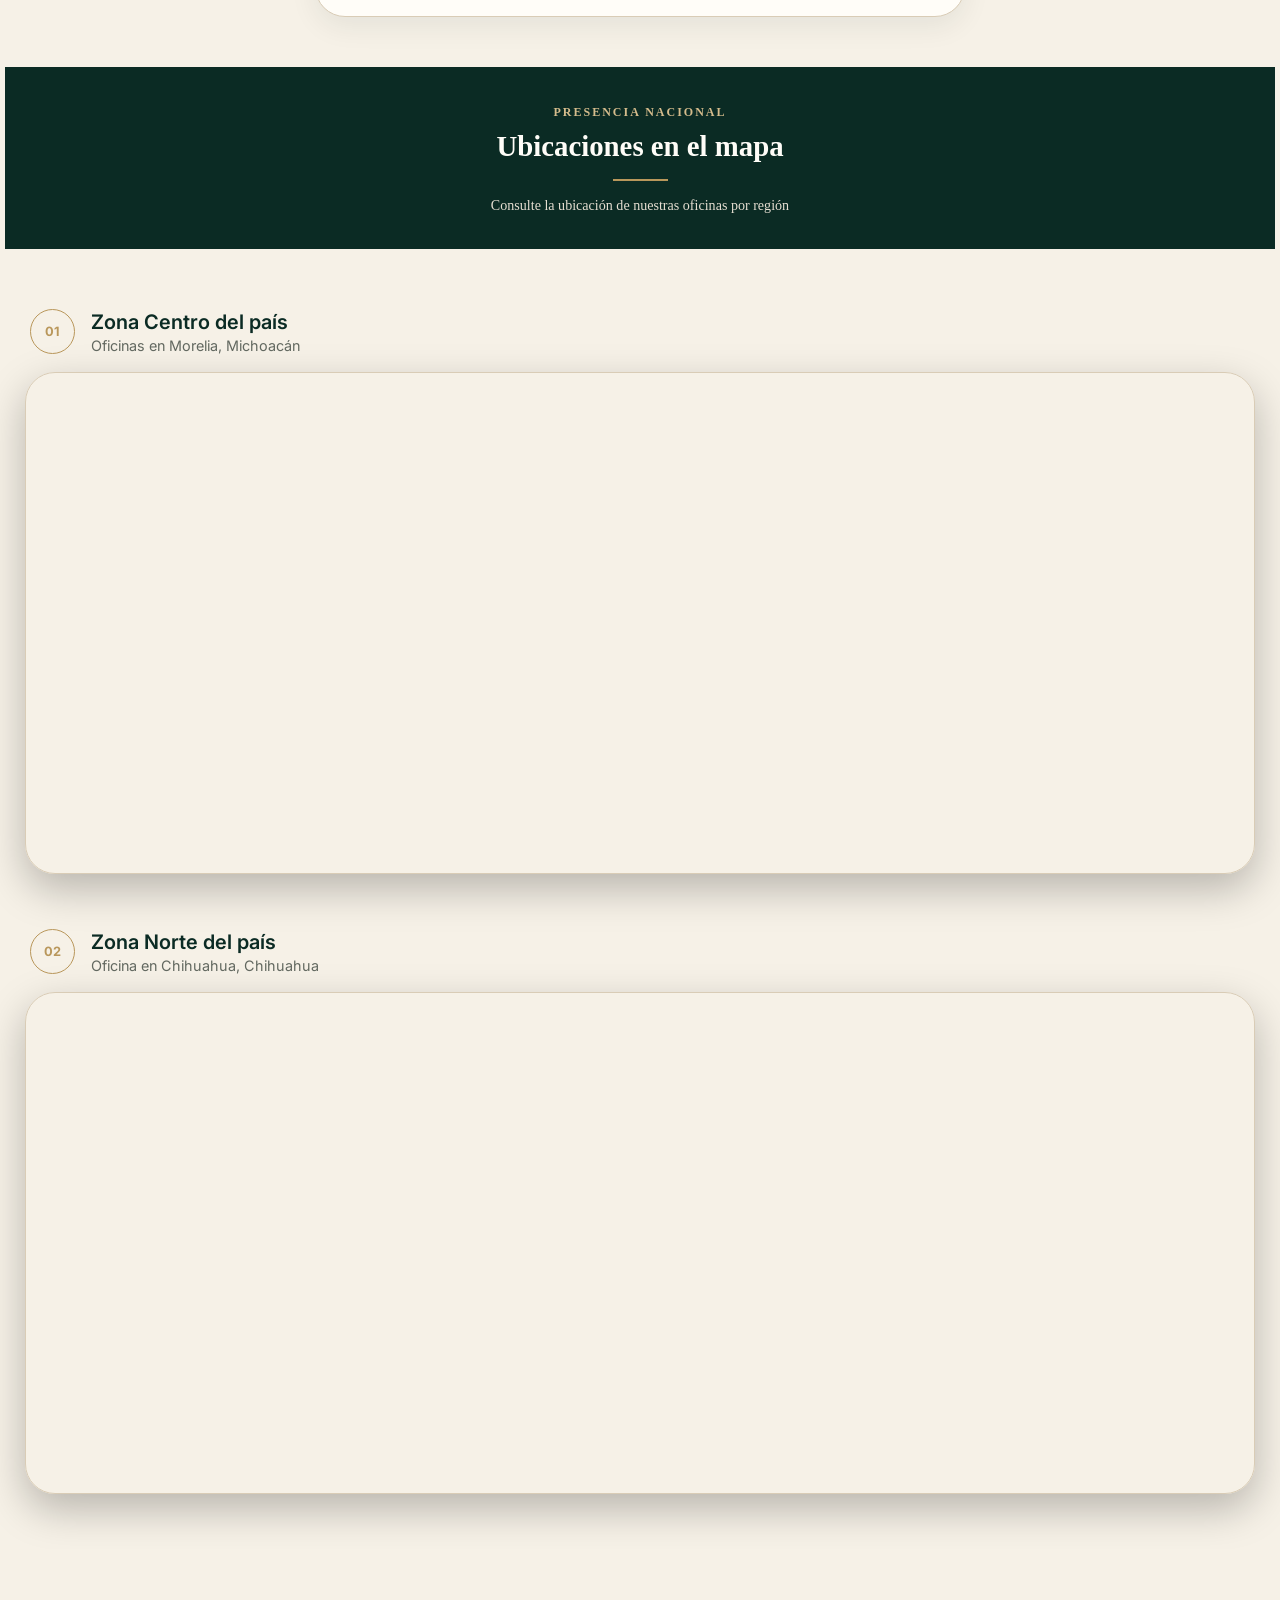
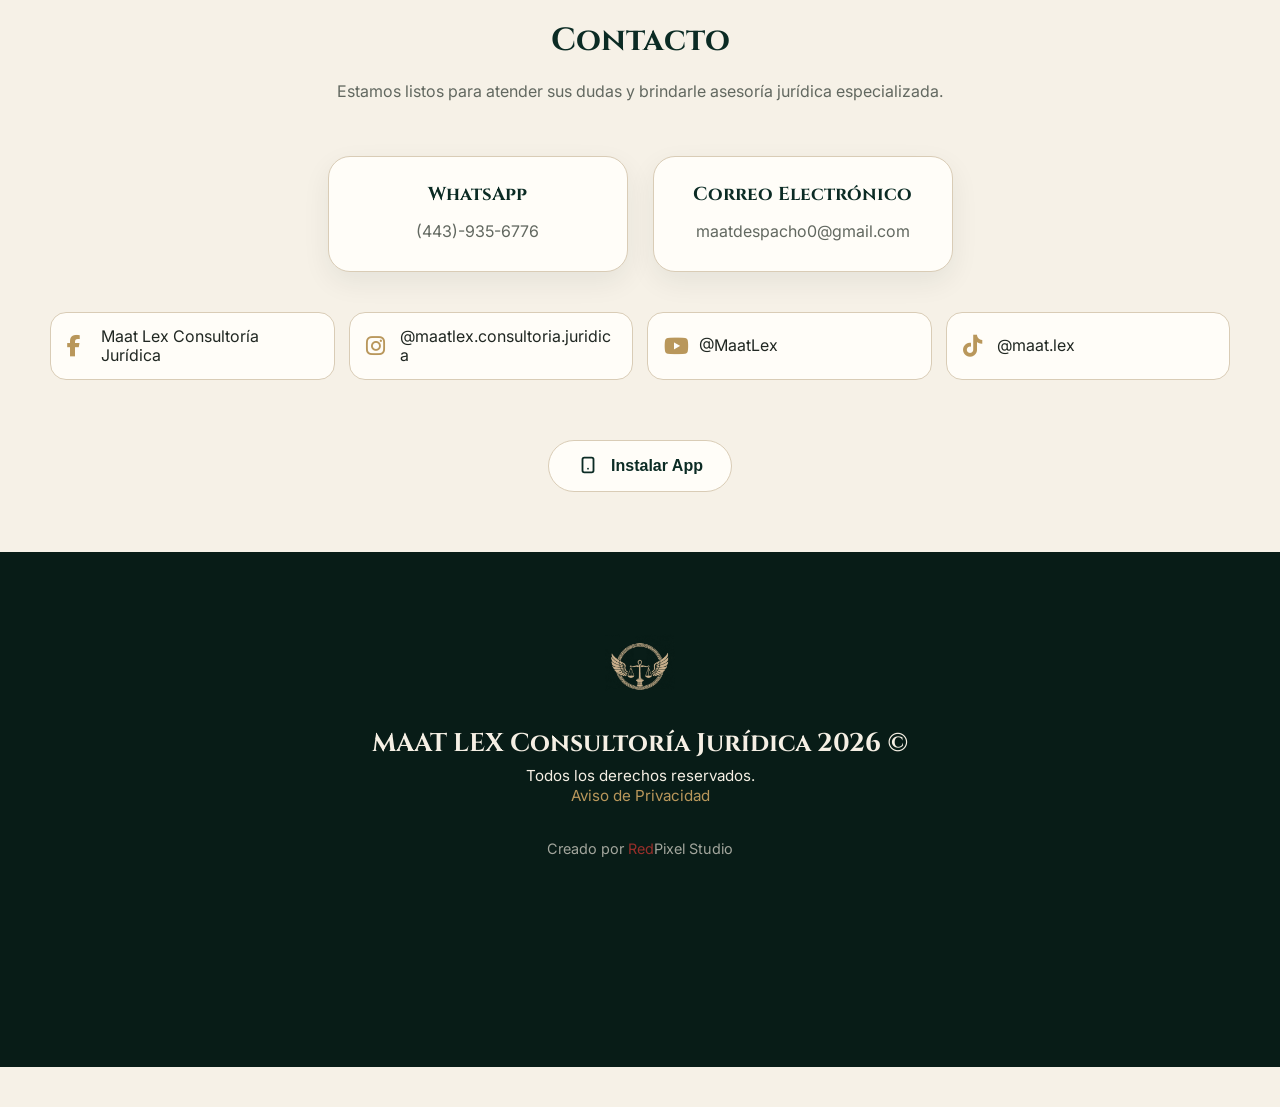
==== commit dd9c1afe: "Foto Lic5" ====
--- a/index.html
+++ b/index.html
@@ -465,9 +465,10 @@
 
             <div class="team-card">
 
-                <div class="team-photo-placeholder">
-                    <span>ML</span>
-                </div>
+                <img
+                    src="assets/team/licenciado5.jpeg"
+                    alt="Lic. Jaquelin Rodríguez Ramírez"
+                    class="team-photo">
 
                 <h3>Lic. Jaquelin Rodríguez Ramírez</h3>
 
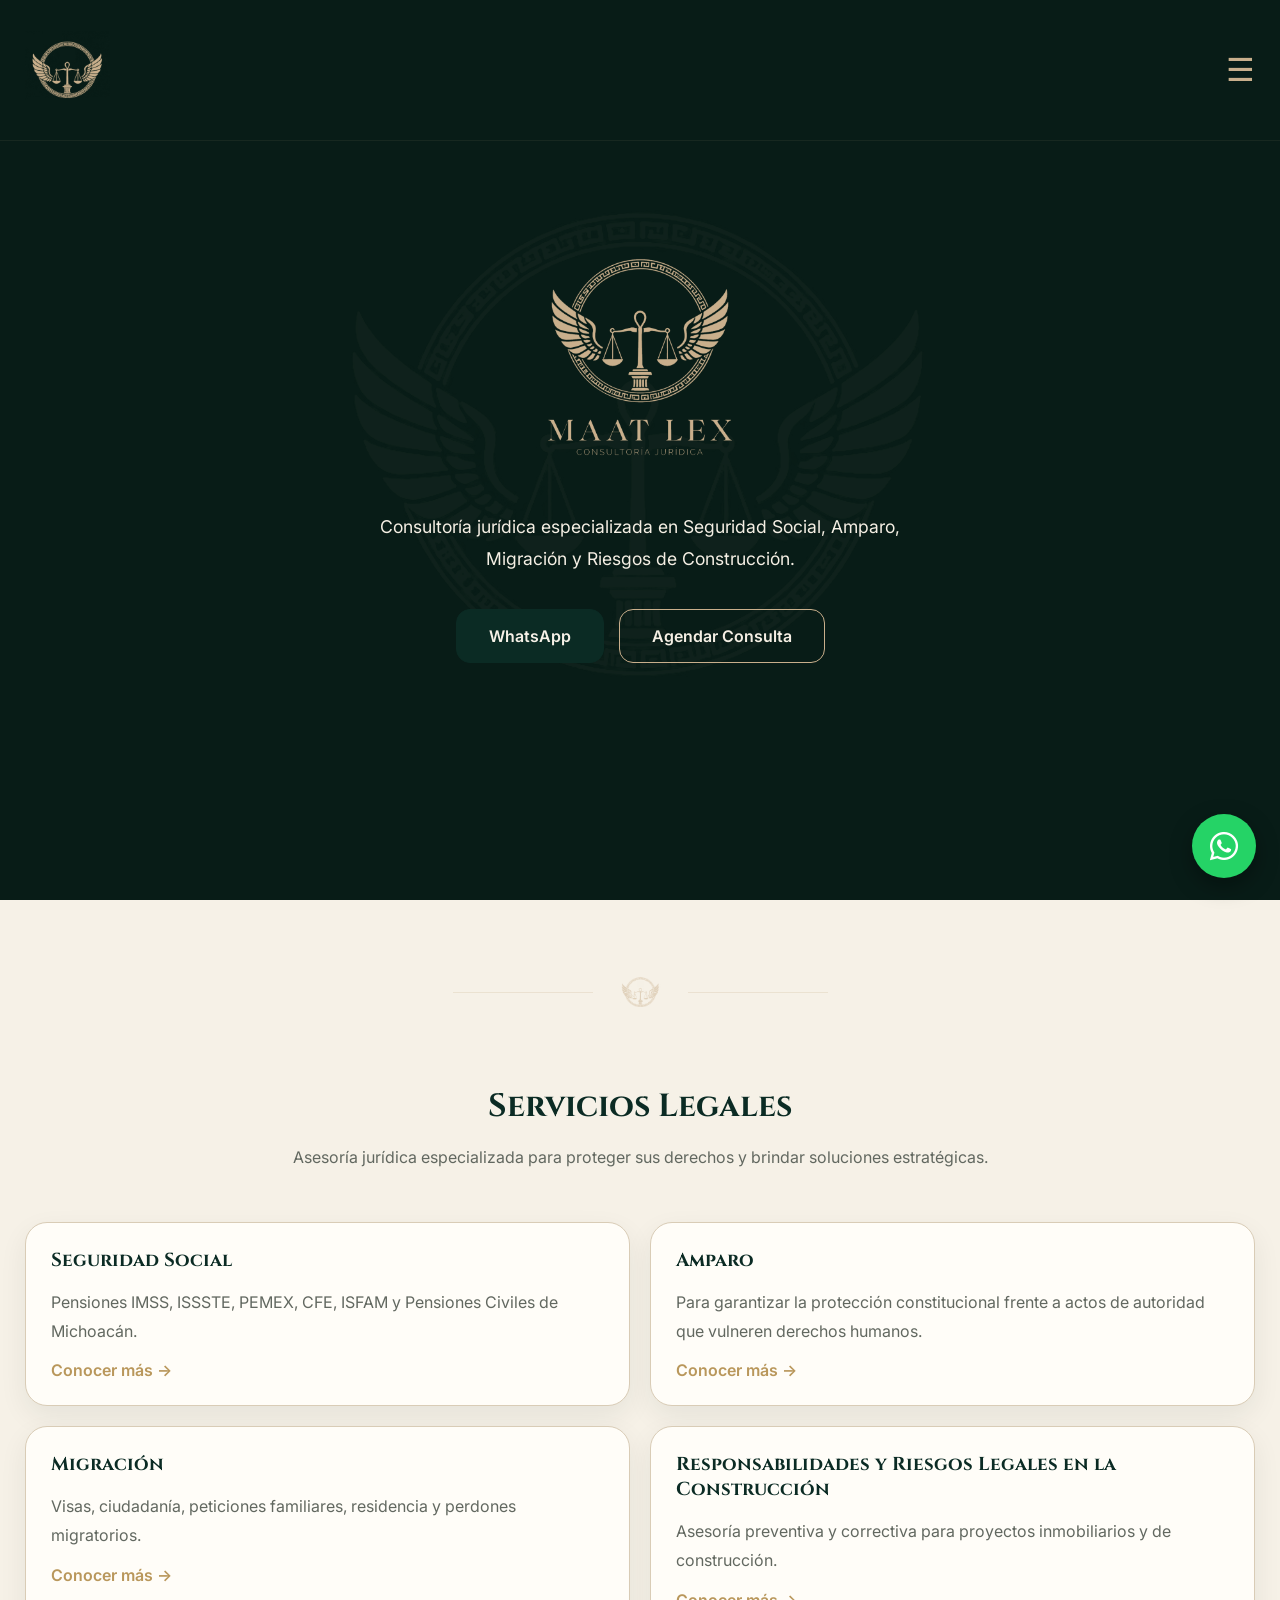
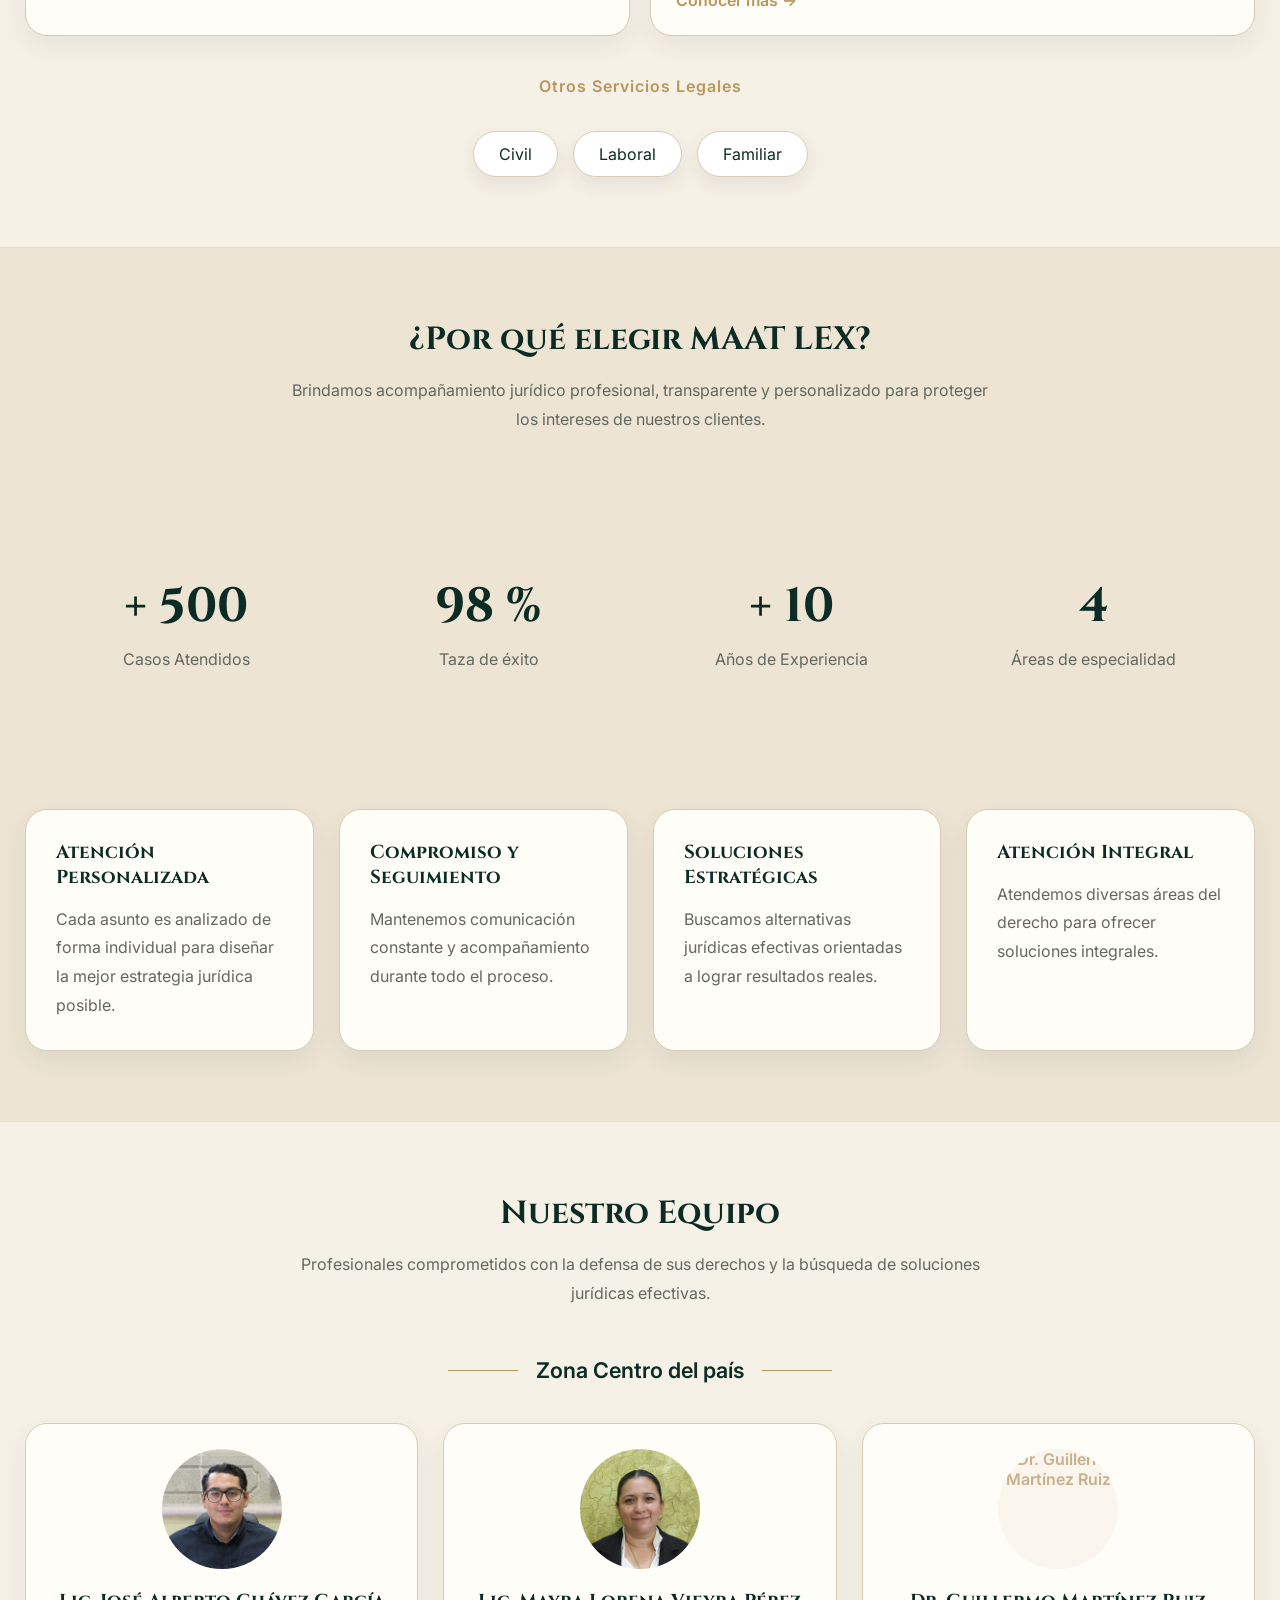
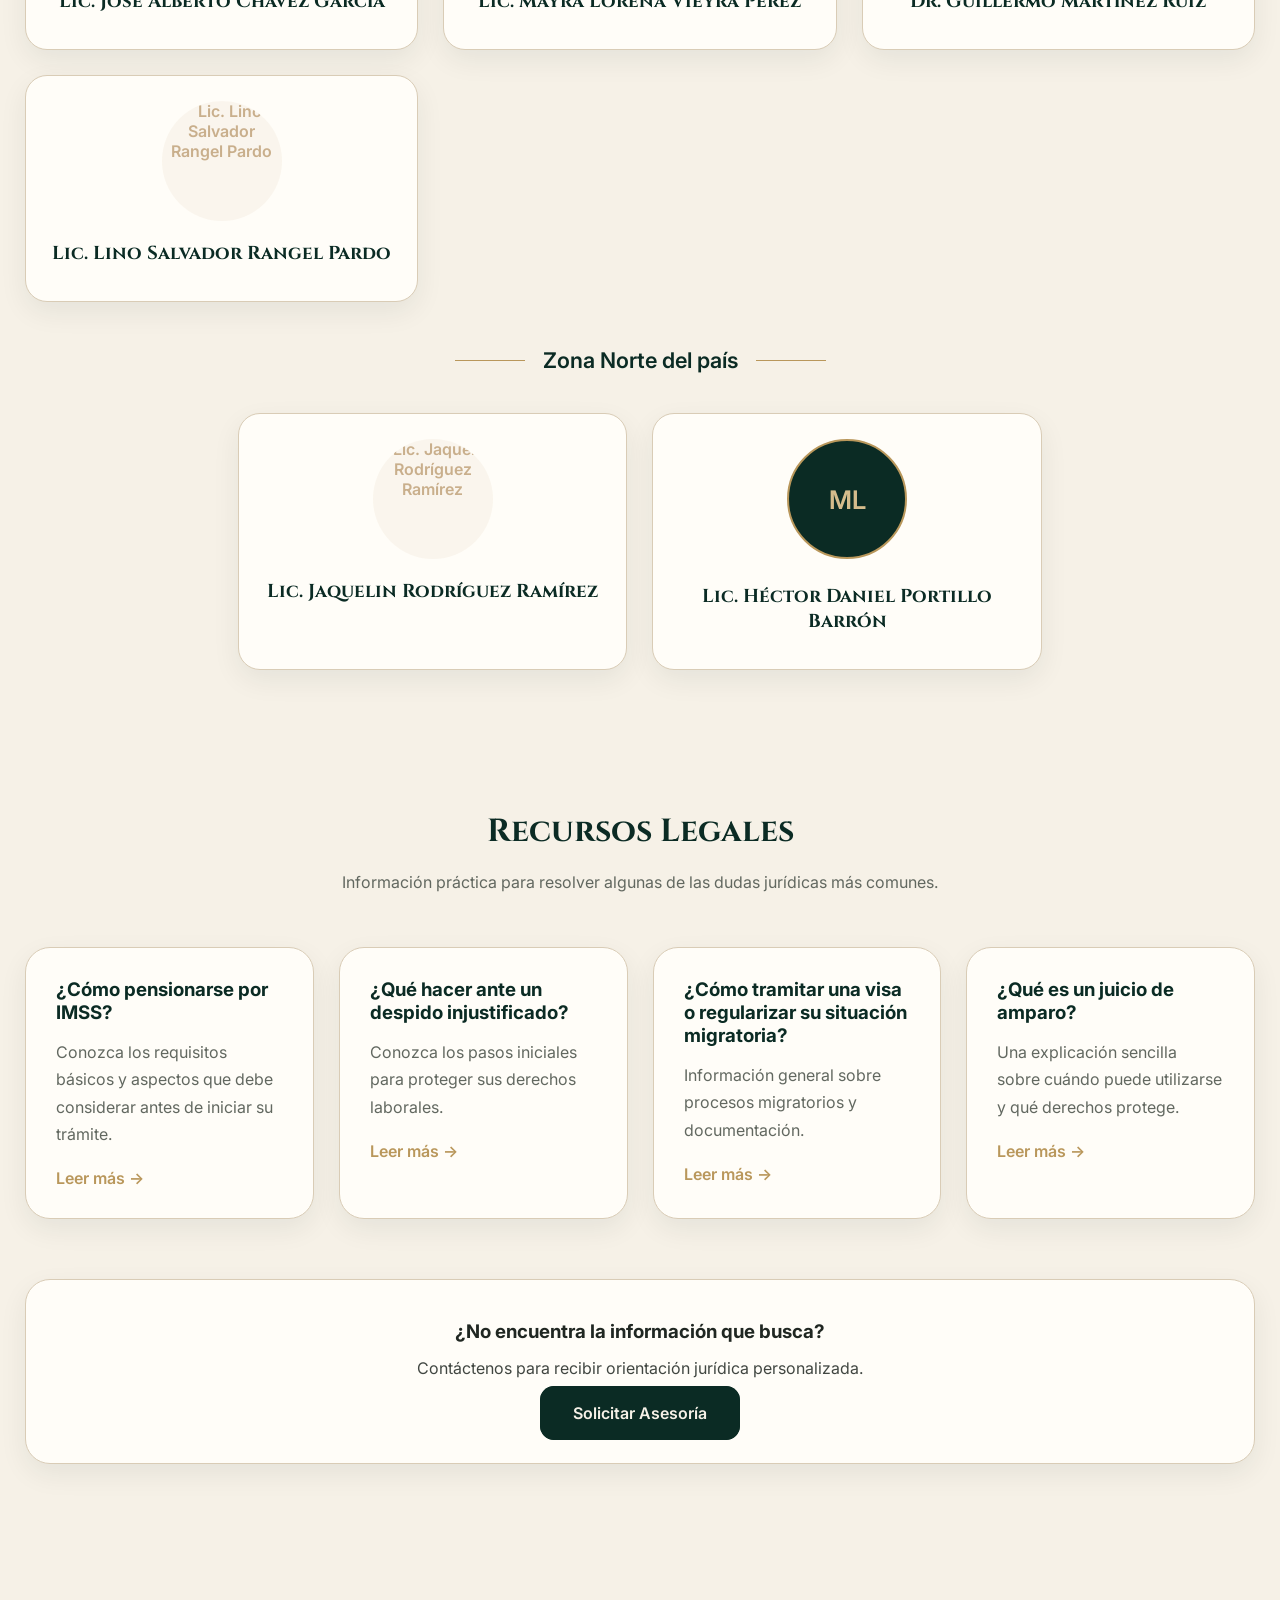
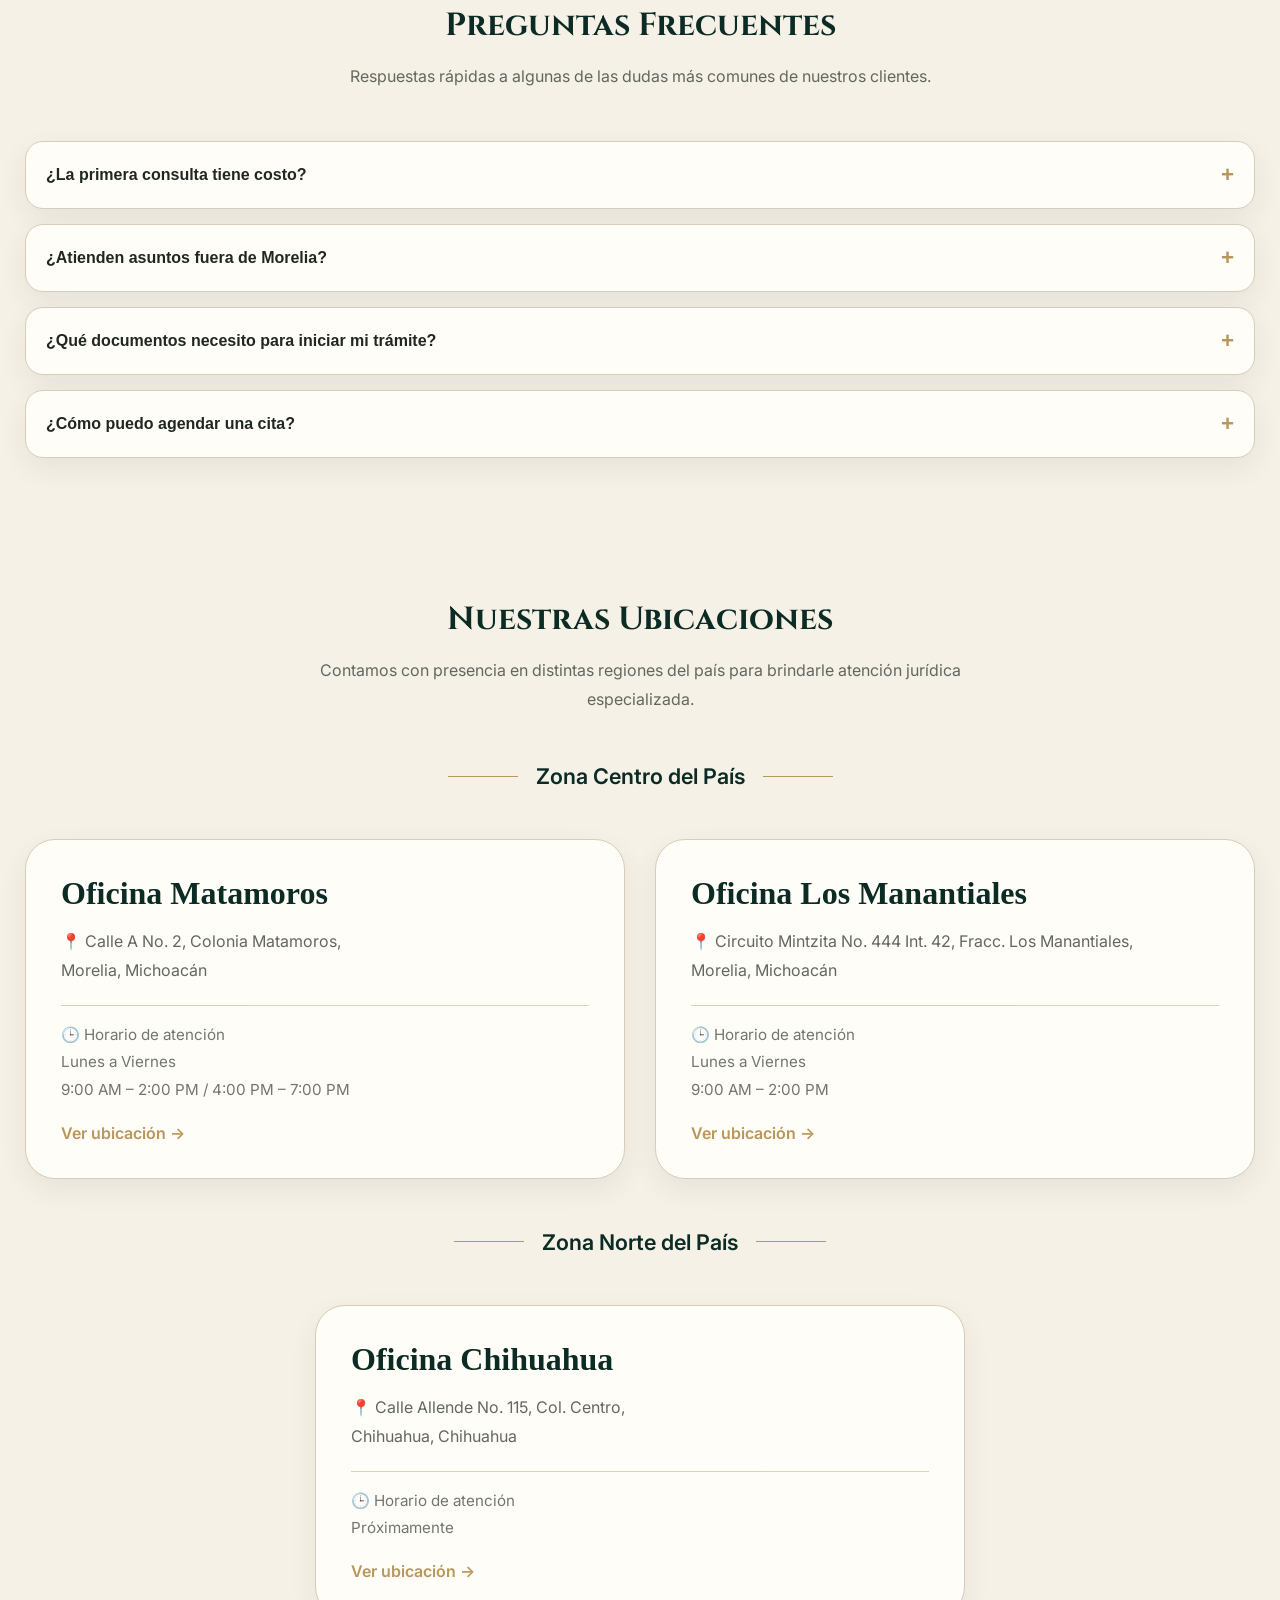
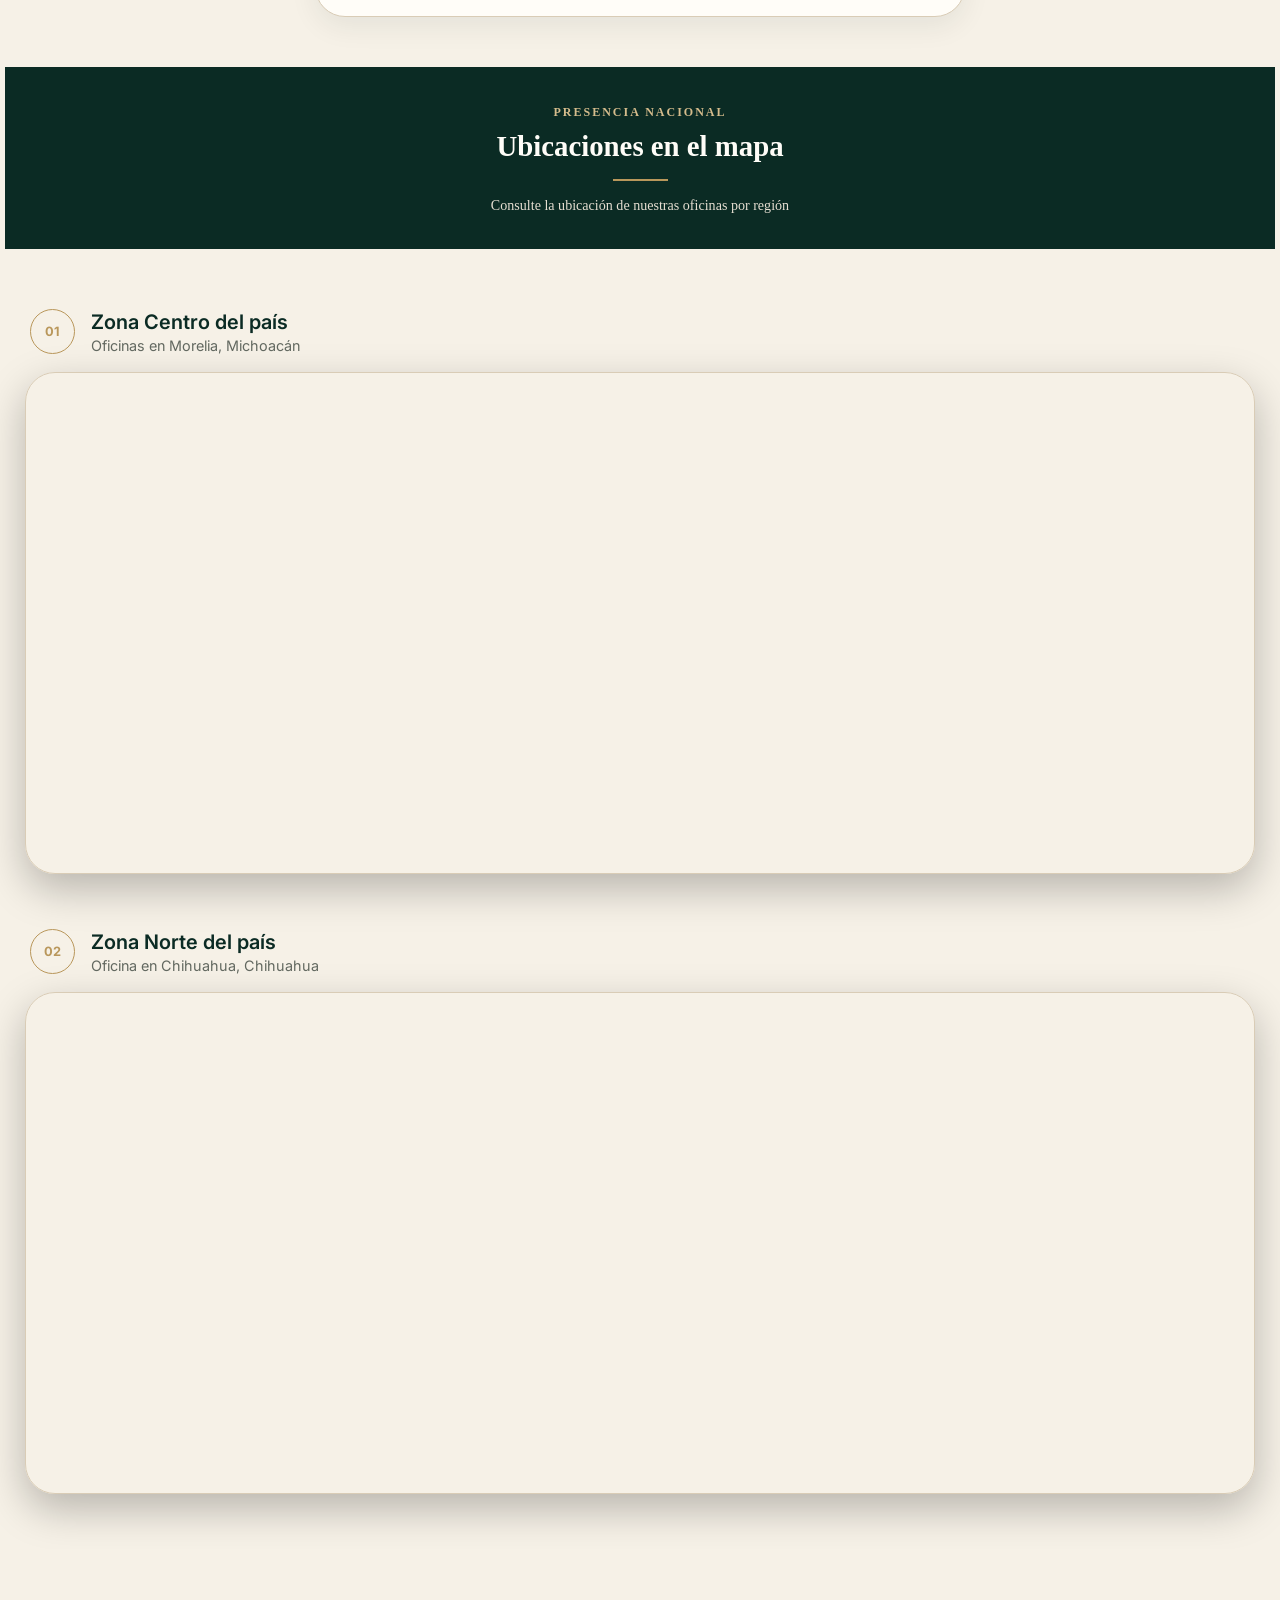
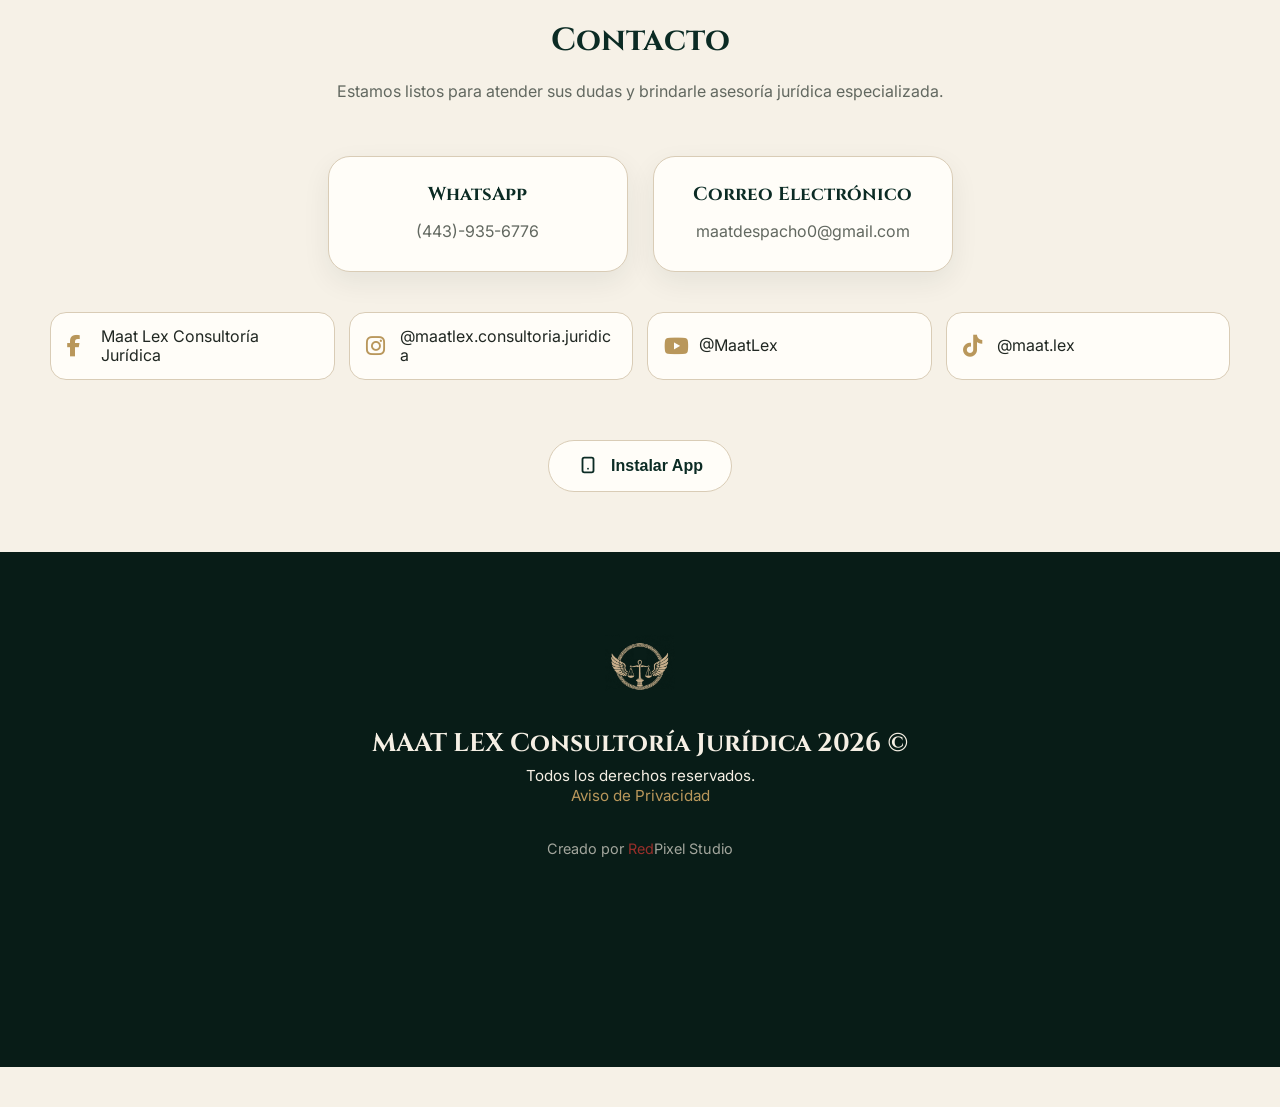
==== commit f076e0f1: "Mejoras imagenes" ====
--- a/index.html
+++ b/index.html
@@ -362,7 +362,7 @@
 
 </section>
 
-<!-- ***** -->
+<!-- **** -->
 
 
 
@@ -397,9 +397,13 @@
             <div class="team-card">
 
                 <img
-                    src="assets/team/licenciado1.jpg"
+                    src="assets/team/thumb/licenciado1.jpg"
+                    data-full="assets/team/full/licenciado1.jpg"
                     alt="Lic. José Alberto Chávez García"
-                    class="team-photo">
+                    class="team-photo"
+                    loading="lazy"
+                    decoding="async"
+                    onclick="openTeamPhoto(this)">
 
                 <h3>Lic. José Alberto Chávez García</h3>
 
@@ -409,9 +413,13 @@
             <div class="team-card">
 
                 <img
-                    src="assets/team/licenciado2.jpg"
+                    src="assets/team/thumb/licenciado2.jpg"
+                    data-full="assets/team/full/licenciado2.jpg"
                     alt="Lic. Mayra Lorena Vieyra Pérez"
-                    class="team-photo">
+                    class="team-photo"
+                    loading="lazy"
+                    decoding="async"
+                    onclick="openTeamPhoto(this)">
 
                 <h3>Lic. Mayra Lorena Vieyra Pérez</h3>
 
@@ -422,8 +430,12 @@
 
                 <img
                     src="assets/team/licenciado3.jpg"
+                    data-full="assets/team/full/licenciado3.jpg"
                     alt="Dr. Guillermo Martínez Ruiz"
-                    class="team-photo">
+                    class="team-photo"
+                    loading="lazy"
+                    decoding="async"
+                    onclick="openTeamPhoto(this)">
 
                 <h3>Dr. Guillermo Martínez Ruiz</h3>
 
@@ -434,8 +446,12 @@
 
                 <img
                     src="assets/team/licenciado4.jpg"
+                    data-full="assets/team/full/licenciado4.jpg"
                     alt="Lic. Lino Salvador Rangel Pardo"
-                    class="team-photo">
+                    class="team-photo"
+                    loading="lazy"
+                    decoding="async"
+                    onclick="openTeamPhoto(this)">
 
                 <h3>Lic. Lino Salvador Rangel Pardo</h3>
 
@@ -459,23 +475,27 @@
         </div>
 
 
+
+
         <div class="team-grid team-grid-north">
-
-            <!-- LICENCIADO 5 -->
 
             <div class="team-card">
 
                 <img
                     src="assets/team/licenciado5.jpeg"
+                    data-full="assets/team/full/licenciado5.jpg"
                     alt="Lic. Jaquelin Rodríguez Ramírez"
-                    class="team-photo">
+                    class="team-photo"
+                    loading="lazy"
+                    decoding="async"
+                    onclick="openTeamPhoto(this)">
 
                 <h3>Lic. Jaquelin Rodríguez Ramírez</h3>
 
             </div>
 
 
-            <!-- LICENCIADO 6 -->
+
 
             <div class="team-card">
 
@@ -492,6 +512,26 @@
     </div>
 
 </section>
+
+<!-- LIGHTBOX FOTOS DEL EQUIPO -->
+
+<div id="team-lightbox" class="team-lightbox">
+
+    <button
+        class="team-lightbox-close"
+        onclick="closeTeamPhoto()"
+        aria-label="Cerrar imagen">
+        &times;
+    </button>
+
+    <img
+        id="team-lightbox-image"
+        src=""
+        alt="Fotografía del equipo MAAT LEX">
+
+    <p id="team-lightbox-name"></p>
+
+</div>
 
 
 <!-- RECURSOS -->
@@ -650,7 +690,7 @@
 
             <div class="faq-answer">
                 <p>
-                    Puede contactarnos por WhatsApp, teléfono o correo electrónico para programar una cita.
+                    Puede contactarnos por WhatsApp, teléfono, nuestras redes sociales o correo electrónico para programar una cita.
                 </p>
             </div>
         </div>
@@ -864,7 +904,7 @@
         <div class="map-container">
 
             <iframe
-                src="https://www.google.com/maps/d/embed?mid=1mg9hQ3oiQwqZ3TZus7io4BkY-GpUL8o&ehbc=2E312F&noprof=1" width="640" height="480">
+                src="https://www.google.com/maps/d/embed?mid=1mg9hQ3oiQwqZ3TZus7io4BkY-GpUL8o&ehbc=2E312F&noprof=1" width="640" height="480"
                 loading="lazy"
                 allowfullscreen>
             </iframe>
@@ -988,7 +1028,7 @@
 
 </footer>
 
-<script src="js/script.js"></script>
+<script src="js/script.js" defer></script>
 
 <div class="floating-socials" id="floatingSocials">
   <div class="social-options">
--- a/css/style.css
+++ b/css/style.css
@@ -1545,6 +1545,153 @@
 
 line-height:1.8;
 
+}
+
+/* =========================================
+   FOTOS DEL EQUIPO
+========================================= */
+
+.team-photo {
+    cursor: zoom-in;
+    transition: transform 0.25s ease,
+                box-shadow 0.25s ease;
+}
+
+.team-photo:hover {
+    transform: scale(1.025);
+}
+
+
+/* =========================================
+   LIGHTBOX
+========================================= */
+
+.team-lightbox {
+    position: fixed;
+    inset: 0;
+
+    z-index: 99999;
+
+    display: flex;
+    flex-direction: column;
+    align-items: center;
+    justify-content: center;
+
+    padding: 30px;
+
+    background: rgba(5, 20, 17, 0.94);
+
+    opacity: 0;
+    visibility: hidden;
+
+    transition: opacity 0.25s ease,
+                visibility 0.25s ease;
+}
+
+
+/* LIGHTBOX ABIERTO */
+
+.team-lightbox.active {
+    opacity: 1;
+    visibility: visible;
+}
+
+
+/* FOTO GRANDE */
+
+.team-lightbox img {
+    display: block;
+
+    max-width: min(90vw, 900px);
+    max-height: 78vh;
+
+    width: auto;
+    height: auto;
+
+    object-fit: contain;
+
+    border-radius: 4px;
+
+    box-shadow: 0 20px 60px rgba(0,0,0,0.45);
+}
+
+
+/* NOMBRE */
+
+.team-lightbox p {
+    margin: 18px 0 0;
+
+    color: #fffdf8;
+
+    font-size: 1.05rem;
+    font-weight: 500;
+
+    text-align: center;
+}
+
+
+/* BOTÓN CERRAR */
+
+.team-lightbox-close {
+    position: absolute;
+
+    top: 22px;
+    right: 30px;
+
+    width: 48px;
+    height: 48px;
+
+    padding: 0;
+
+    border: 1px solid rgba(185, 151, 91, 0.6);
+    border-radius: 50%;
+
+    background: rgba(11, 43, 36, 0.75);
+
+    color: #d5bc8c;
+
+    font-size: 32px;
+    font-weight: 300;
+    line-height: 1;
+
+    cursor: pointer;
+
+    transition: background 0.2s ease,
+                transform 0.2s ease;
+}
+
+.team-lightbox-close:hover {
+    background: #0b2b24;
+    transform: scale(1.05);
+}
+
+
+/* CELULAR */
+
+@media (max-width: 768px) {
+
+    .team-lightbox {
+        padding: 20px;
+    }
+
+    .team-lightbox img {
+        max-width: 94vw;
+        max-height: 72vh;
+    }
+
+    .team-lightbox-close {
+        top: 15px;
+        right: 15px;
+
+        width: 42px;
+        height: 42px;
+
+        font-size: 28px;
+    }
+
+    .team-lightbox p {
+        font-size: 0.95rem;
+    }
 }
 
 .stats{
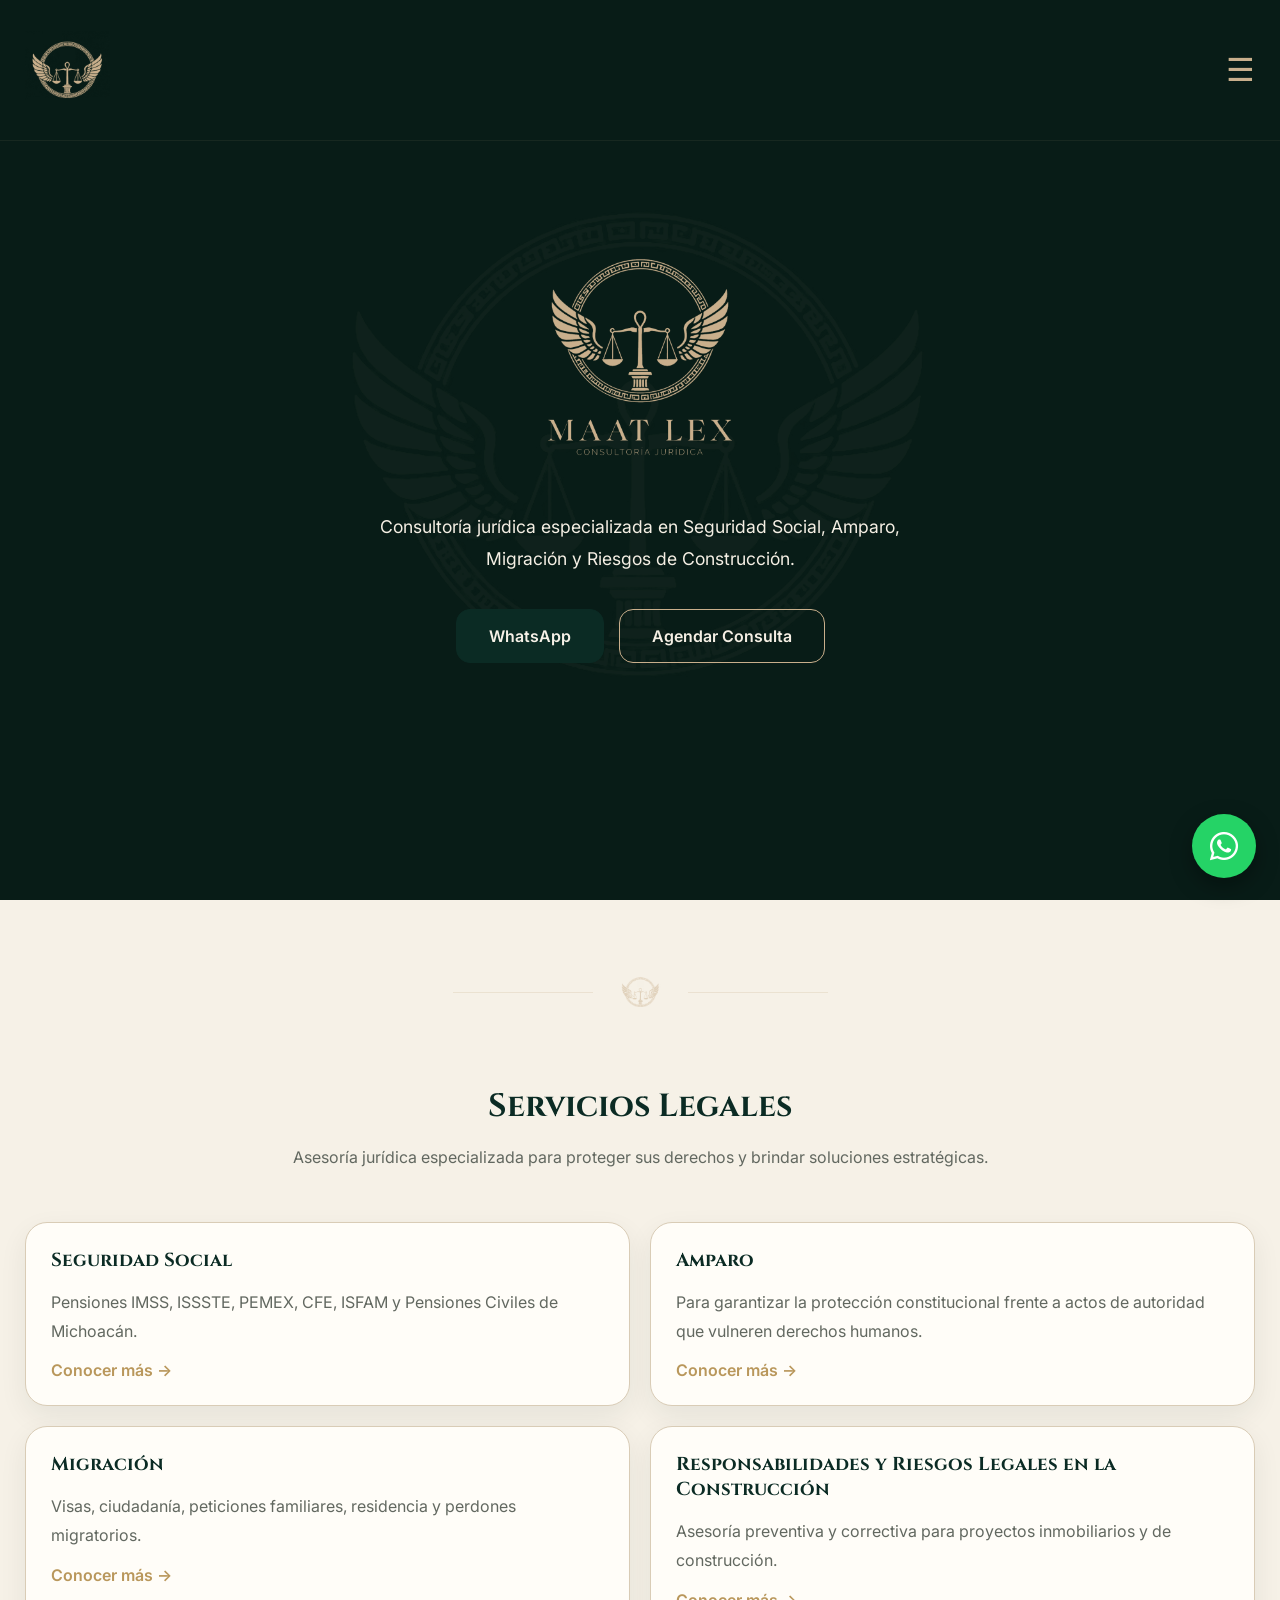
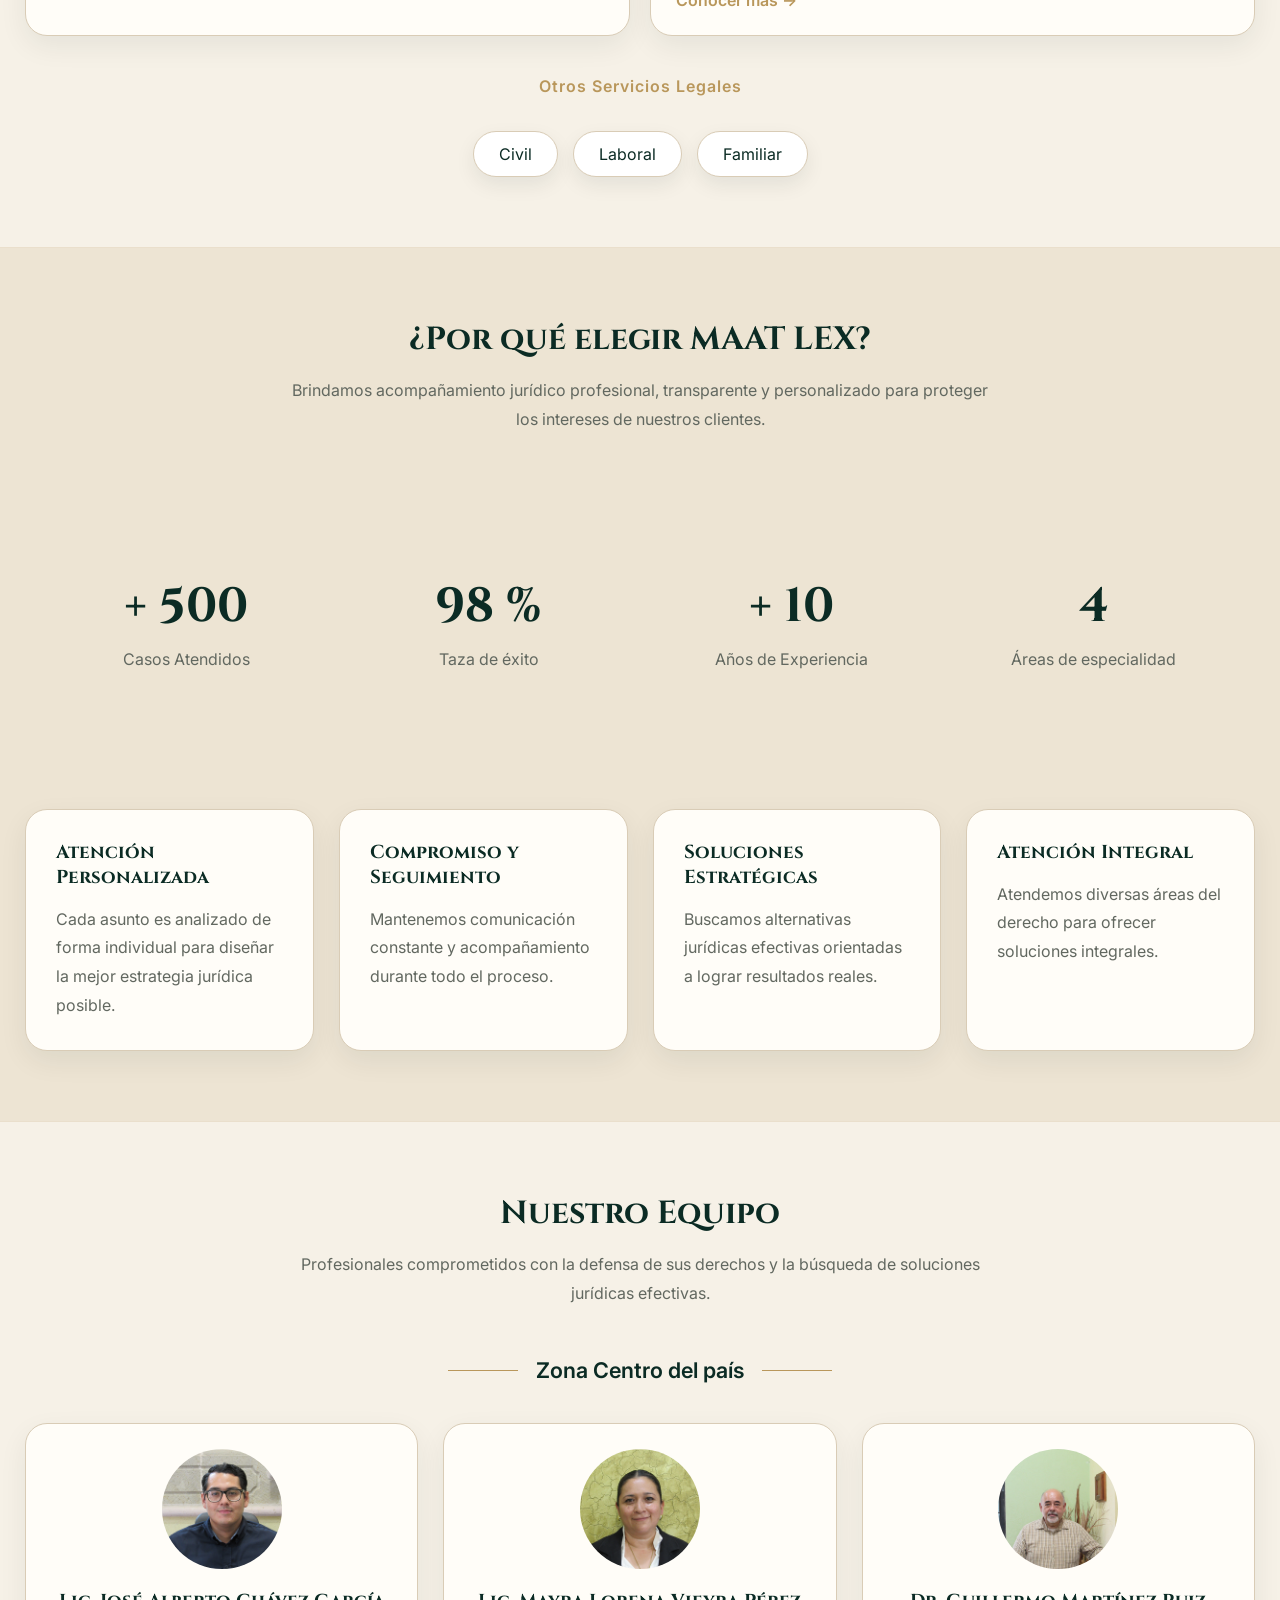
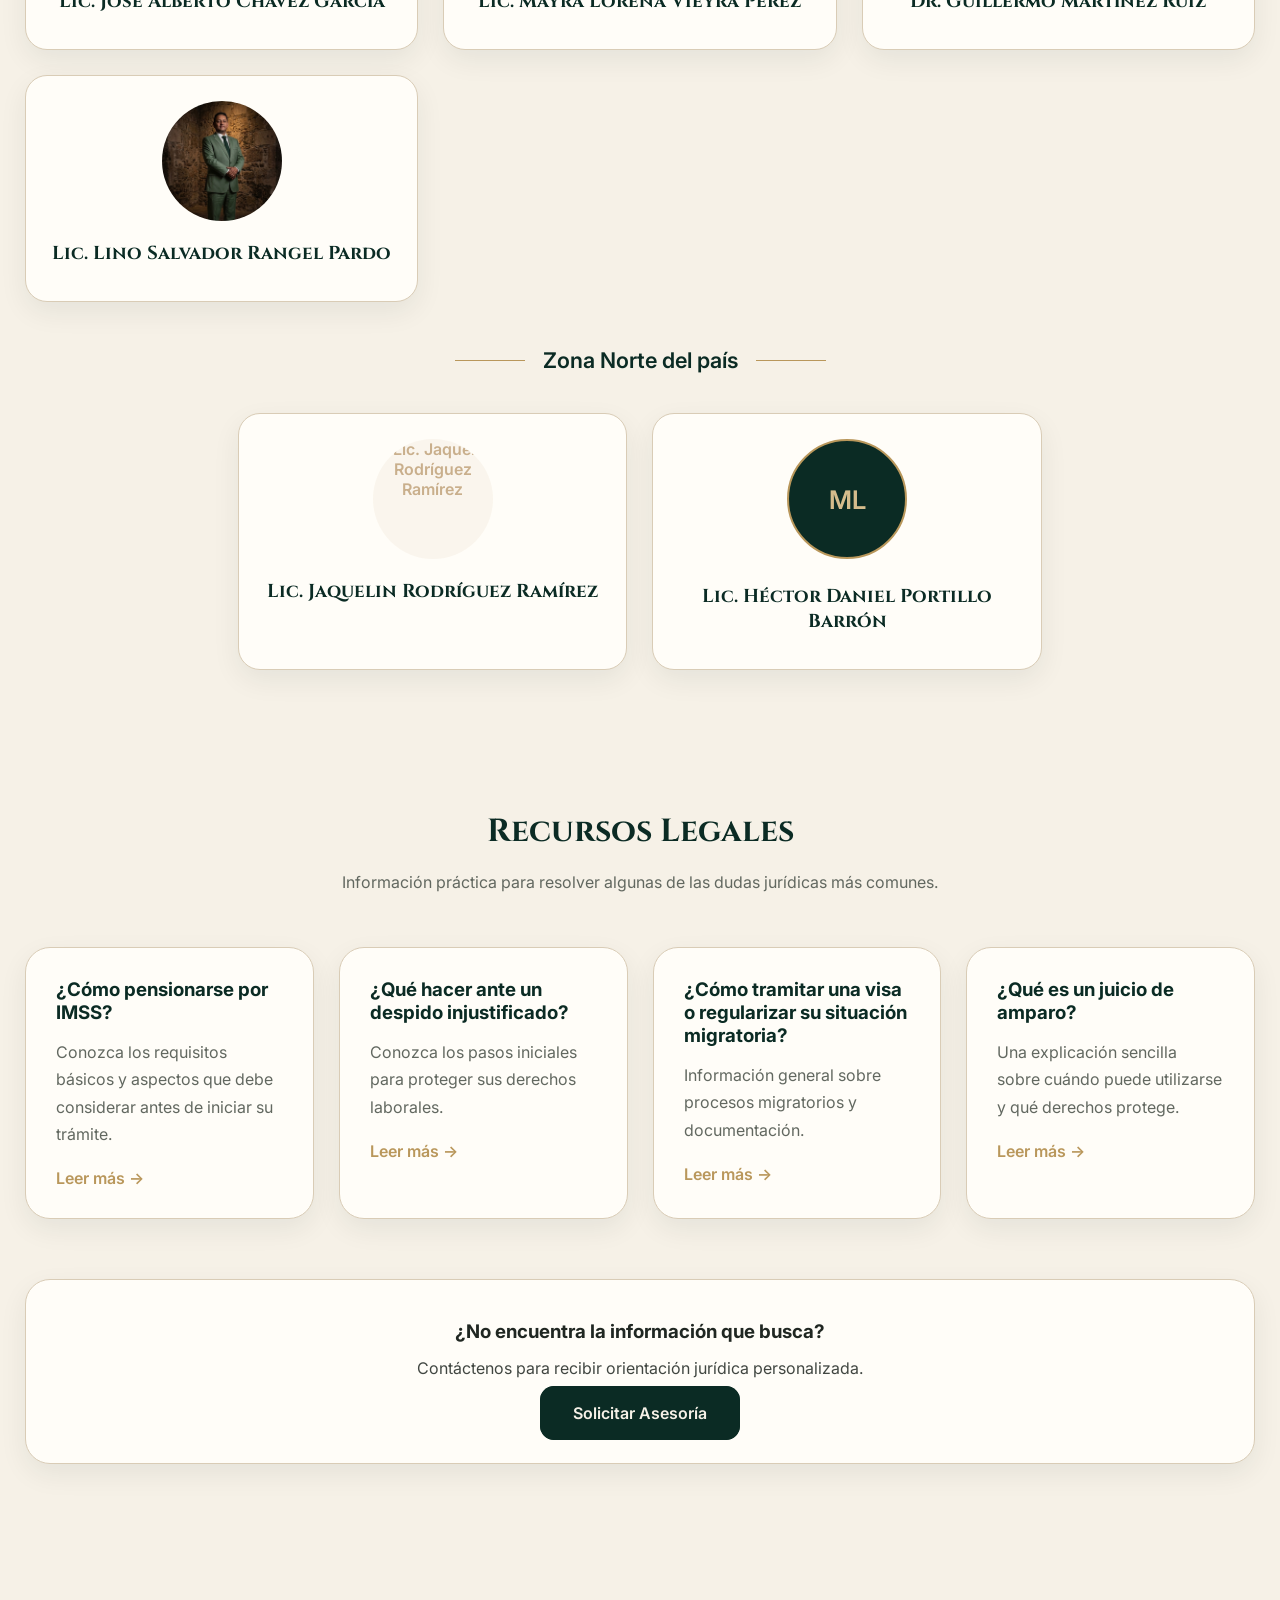
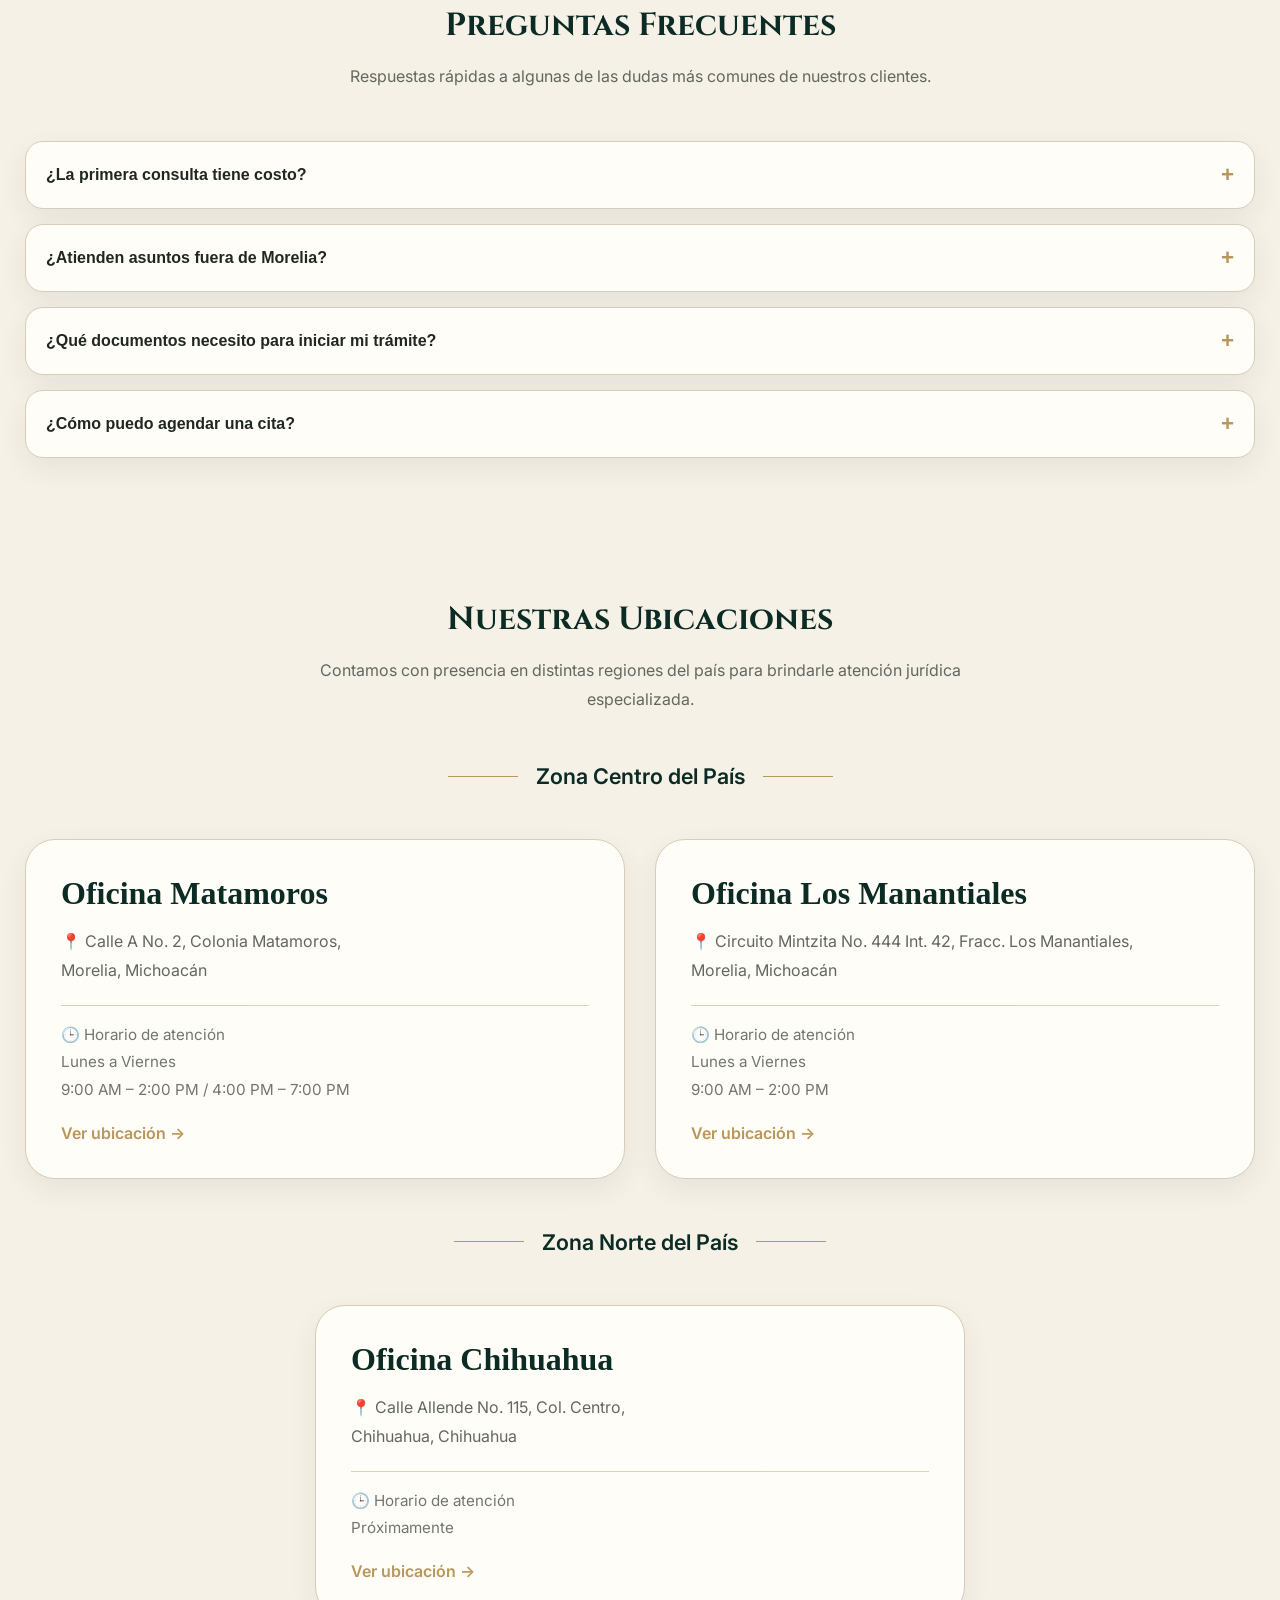
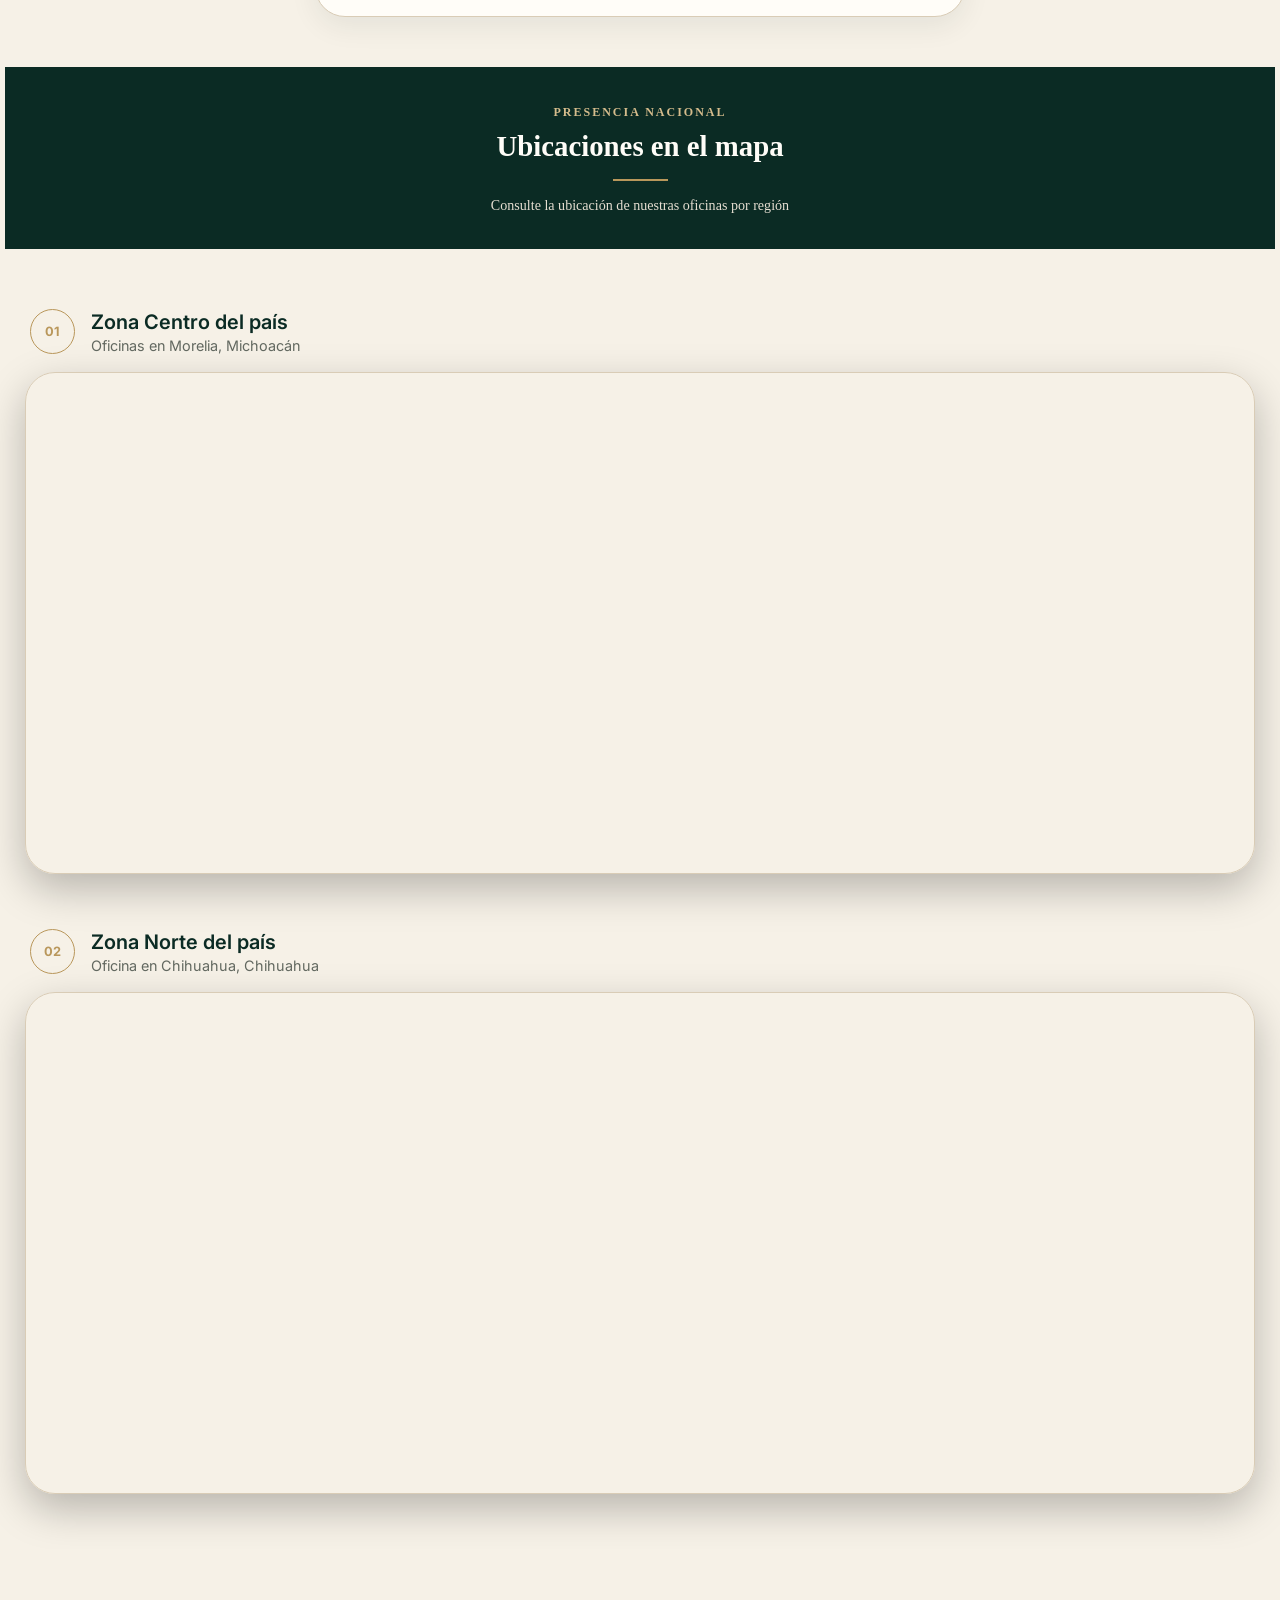
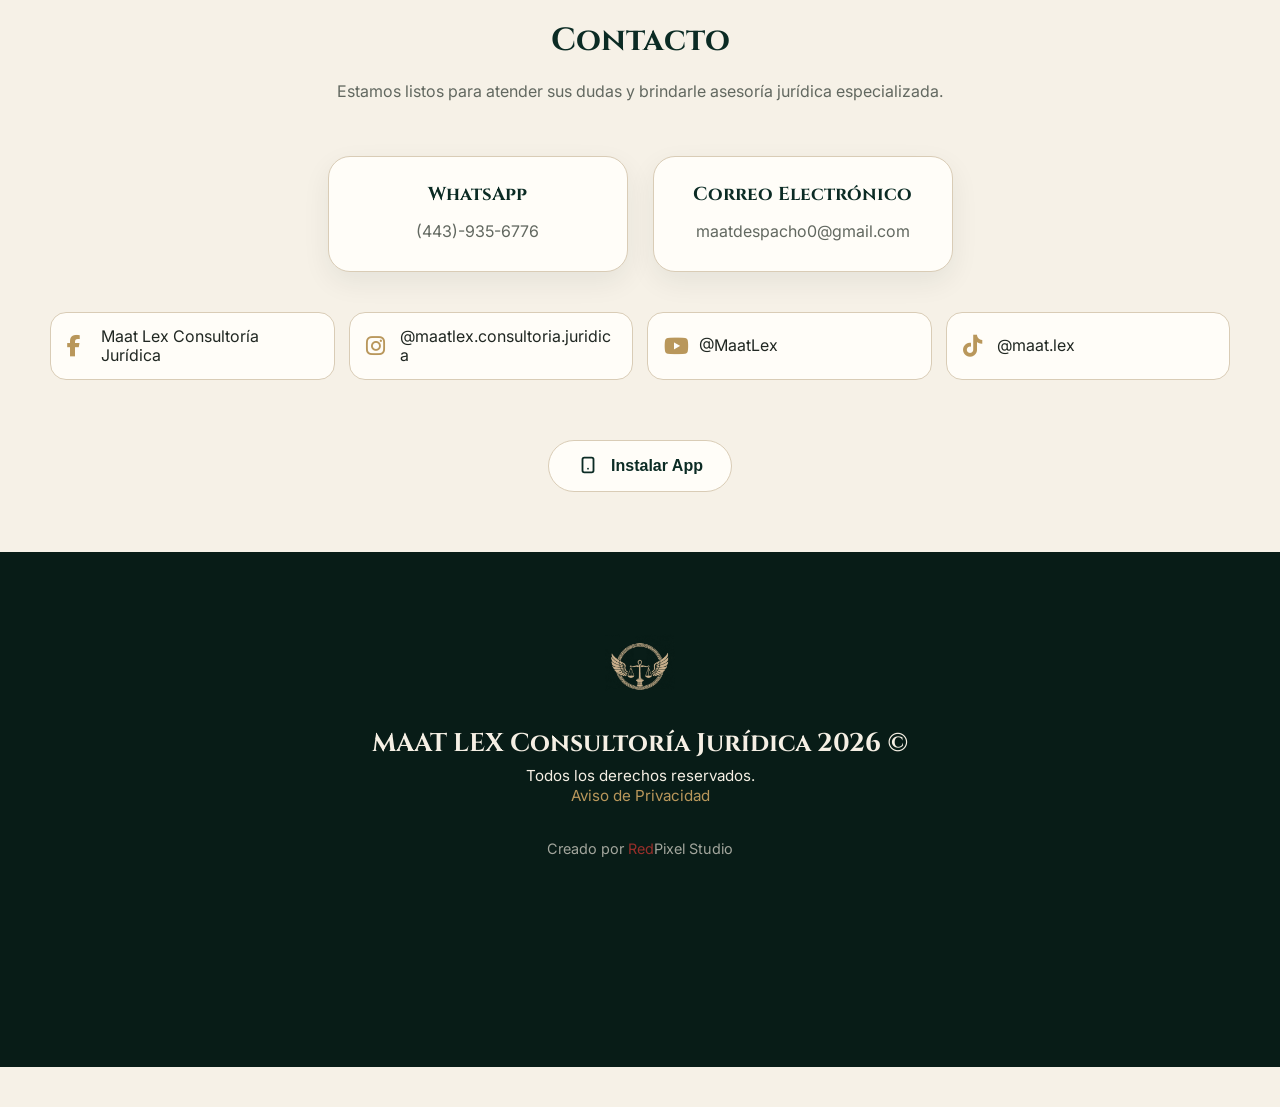
==== commit 62861b75: "Mejoras fotos 2.1" ====
--- a/index.html
+++ b/index.html
@@ -429,7 +429,7 @@
             <div class="team-card">
 
                 <img
-                    src="assets/team/licenciado3.jpg"
+                    src="assets/team/thumb/licenciado3.jpg"
                     data-full="assets/team/full/licenciado3.jpg"
                     alt="Dr. Guillermo Martínez Ruiz"
                     class="team-photo"
@@ -445,7 +445,7 @@
             <div class="team-card">
 
                 <img
-                    src="assets/team/licenciado4.jpg"
+                    src="assets/team/thumb/licenciado4.jpg"
                     data-full="assets/team/full/licenciado4.jpg"
                     alt="Lic. Lino Salvador Rangel Pardo"
                     class="team-photo"
@@ -482,7 +482,7 @@
             <div class="team-card">
 
                 <img
-                    src="assets/team/licenciado5.jpeg"
+                    src="assets/team/thumb/licenciado5.jpeg"
                     data-full="assets/team/full/licenciado5.jpg"
                     alt="Lic. Jaquelin Rodríguez Ramírez"
                     class="team-photo"
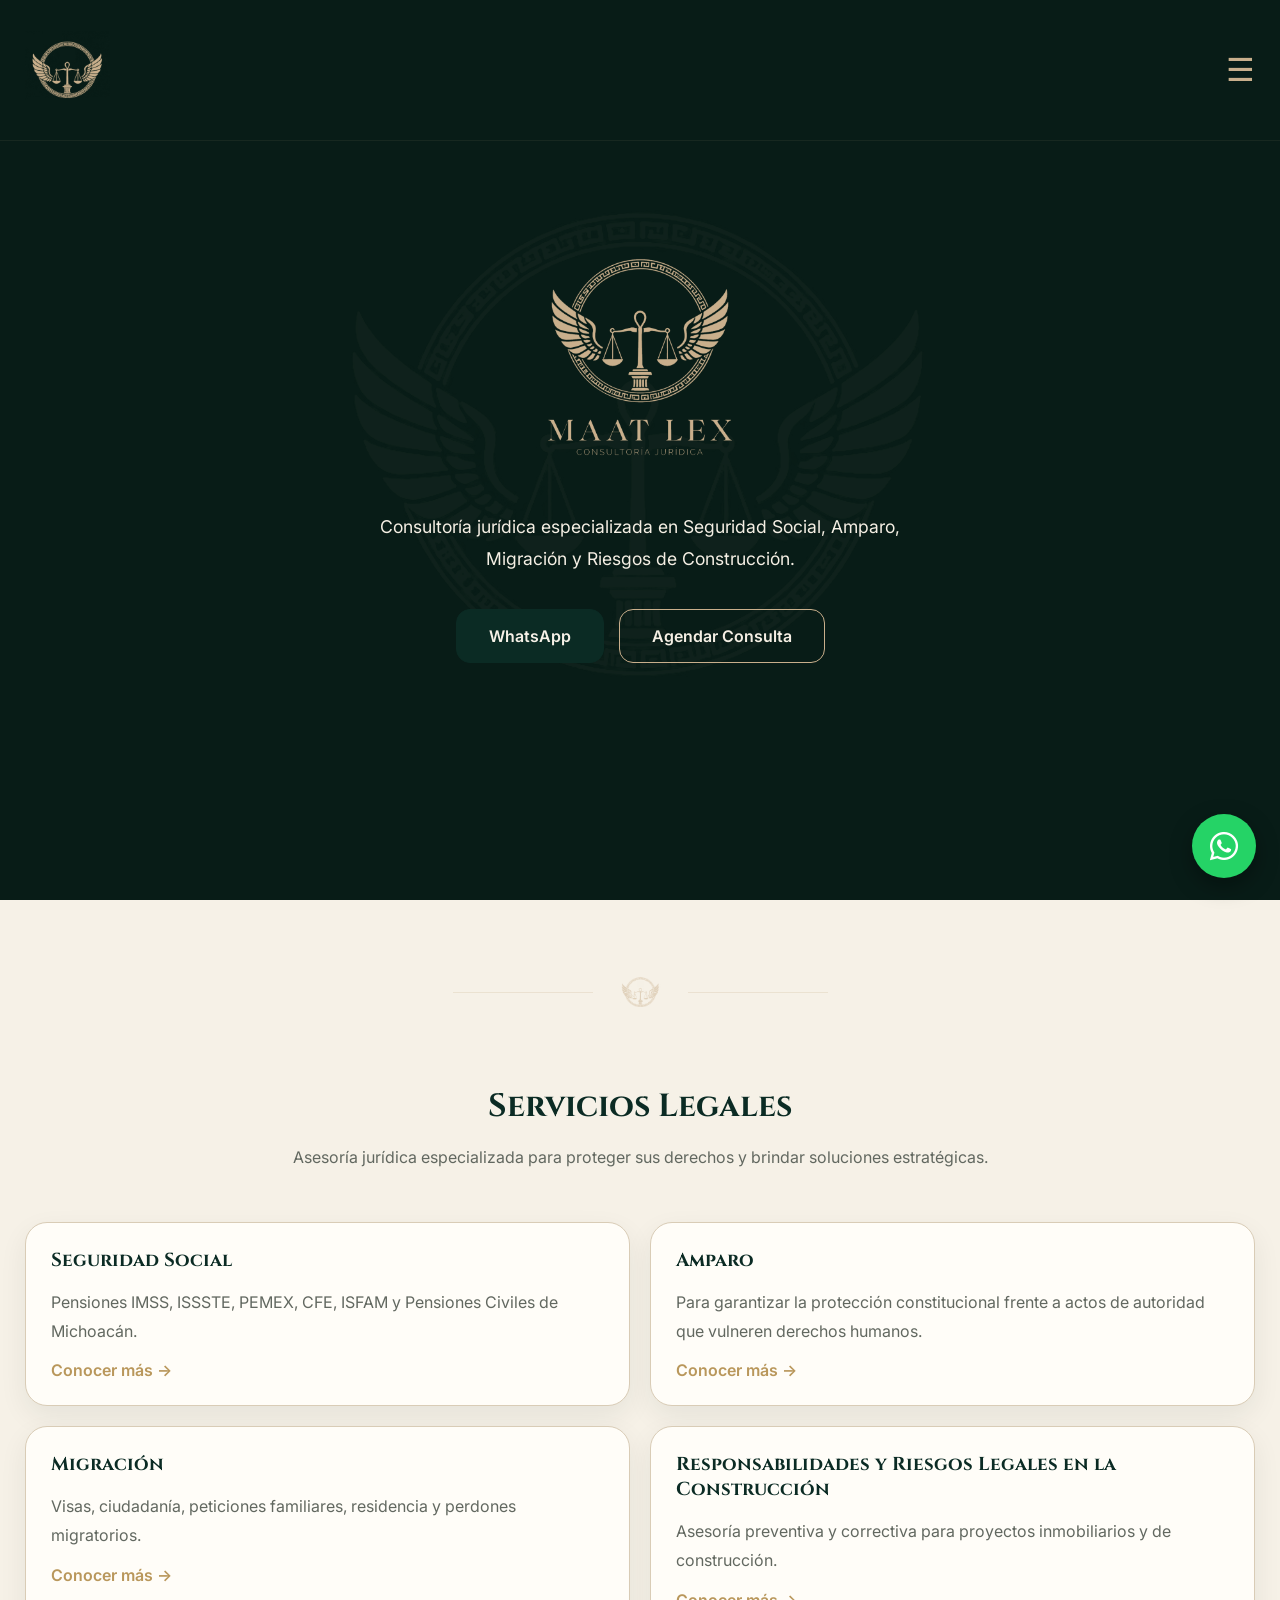
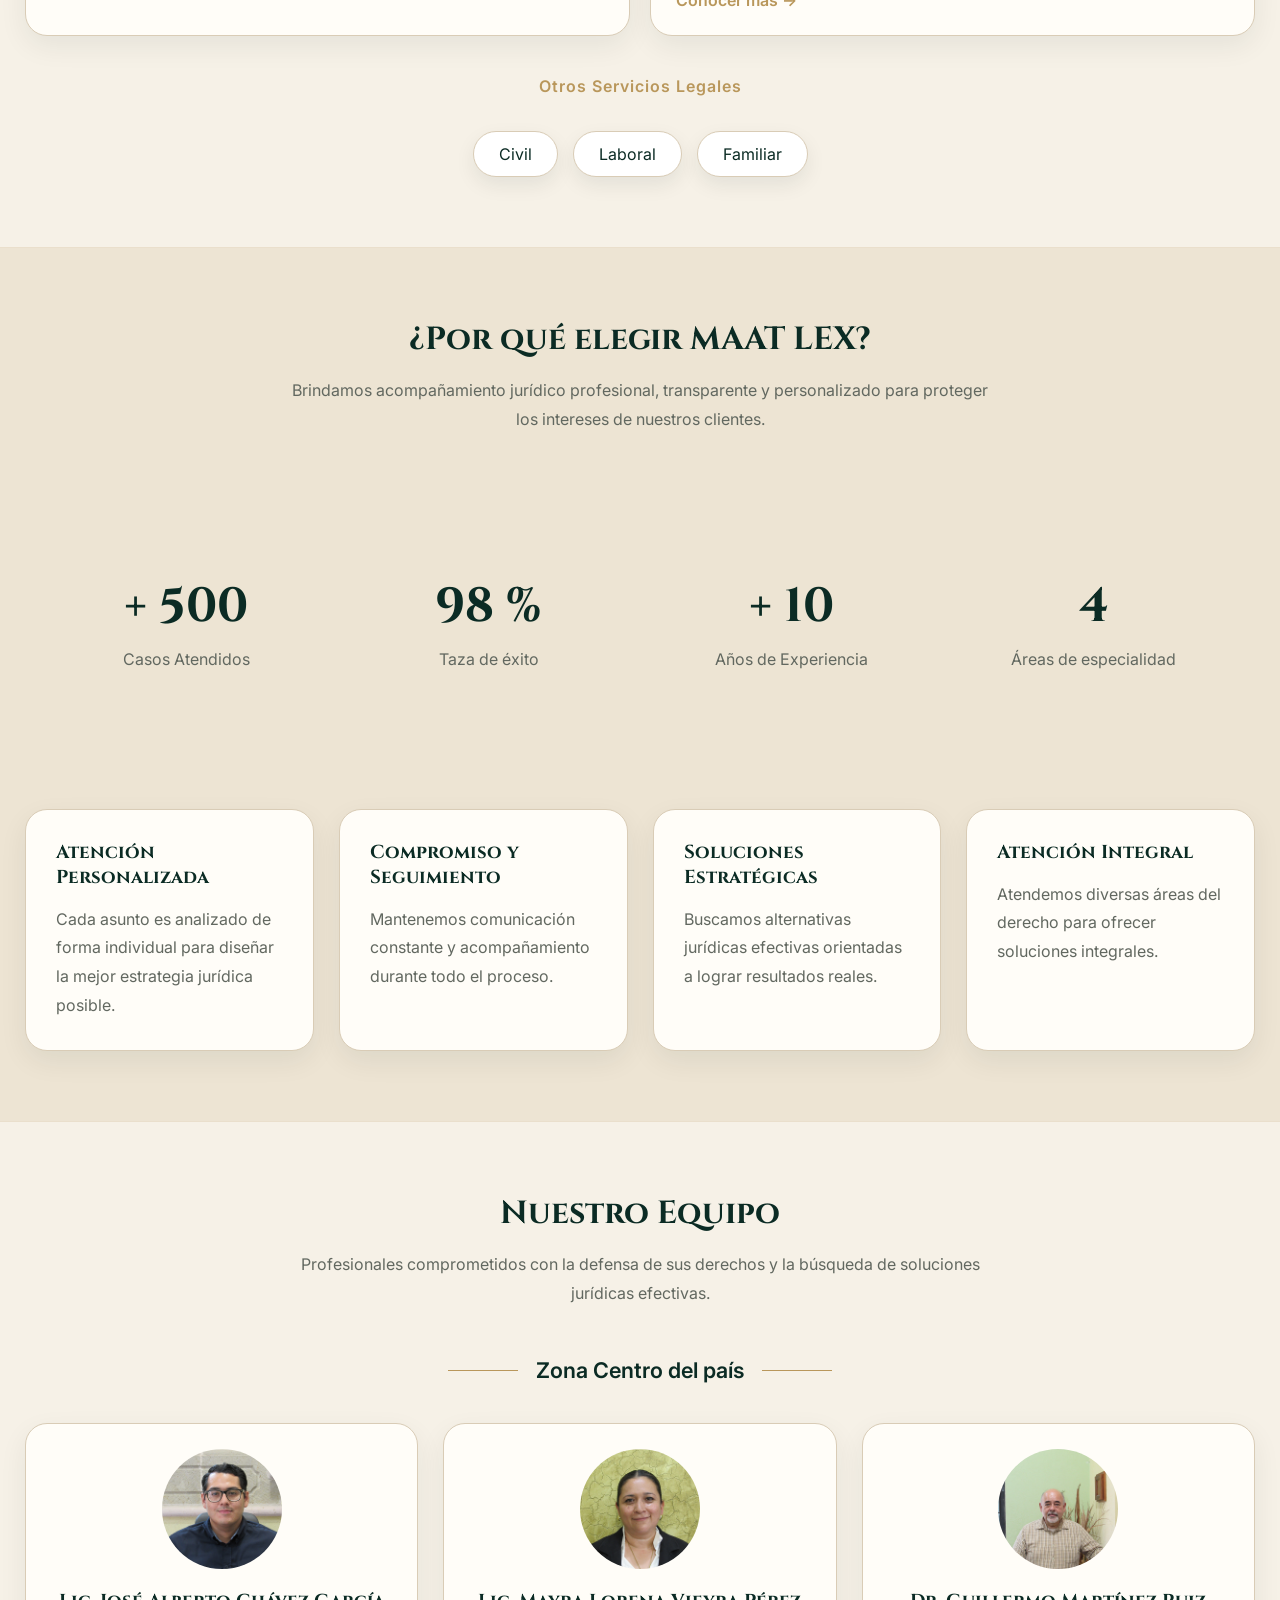
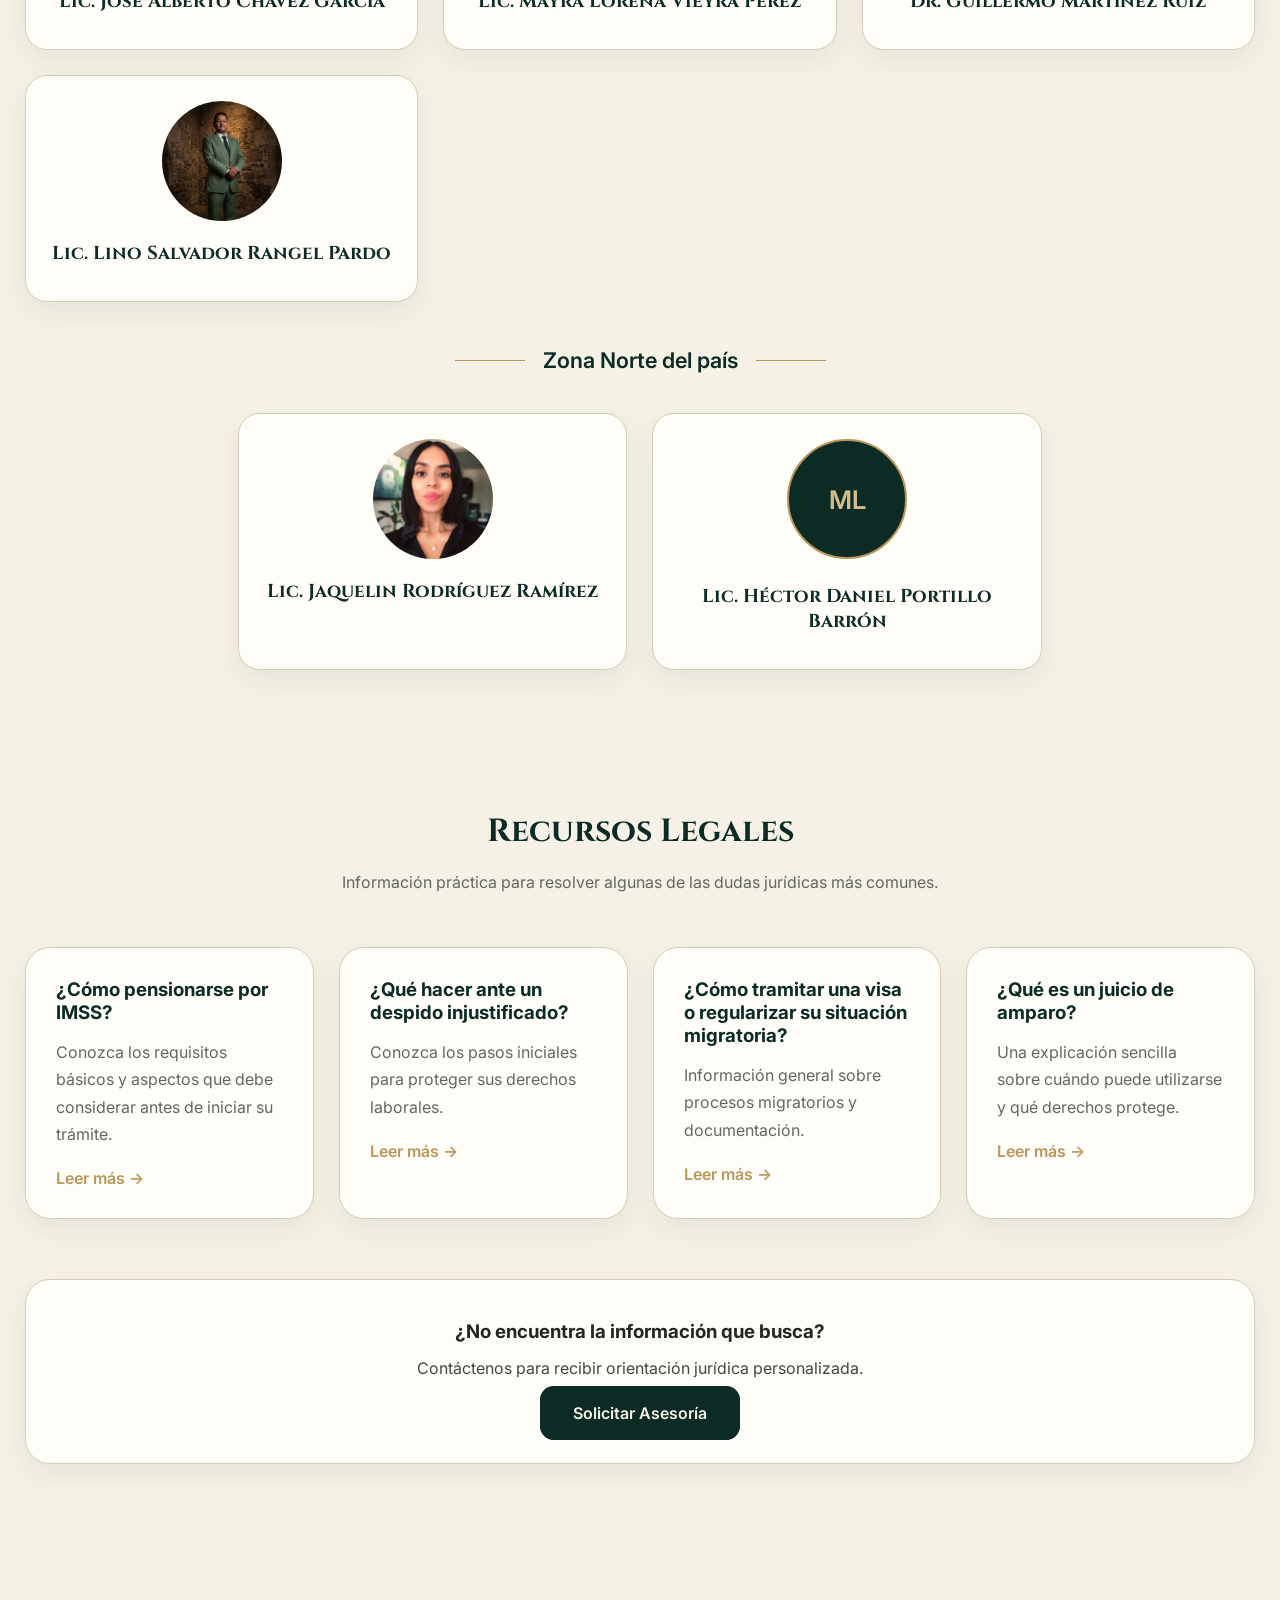
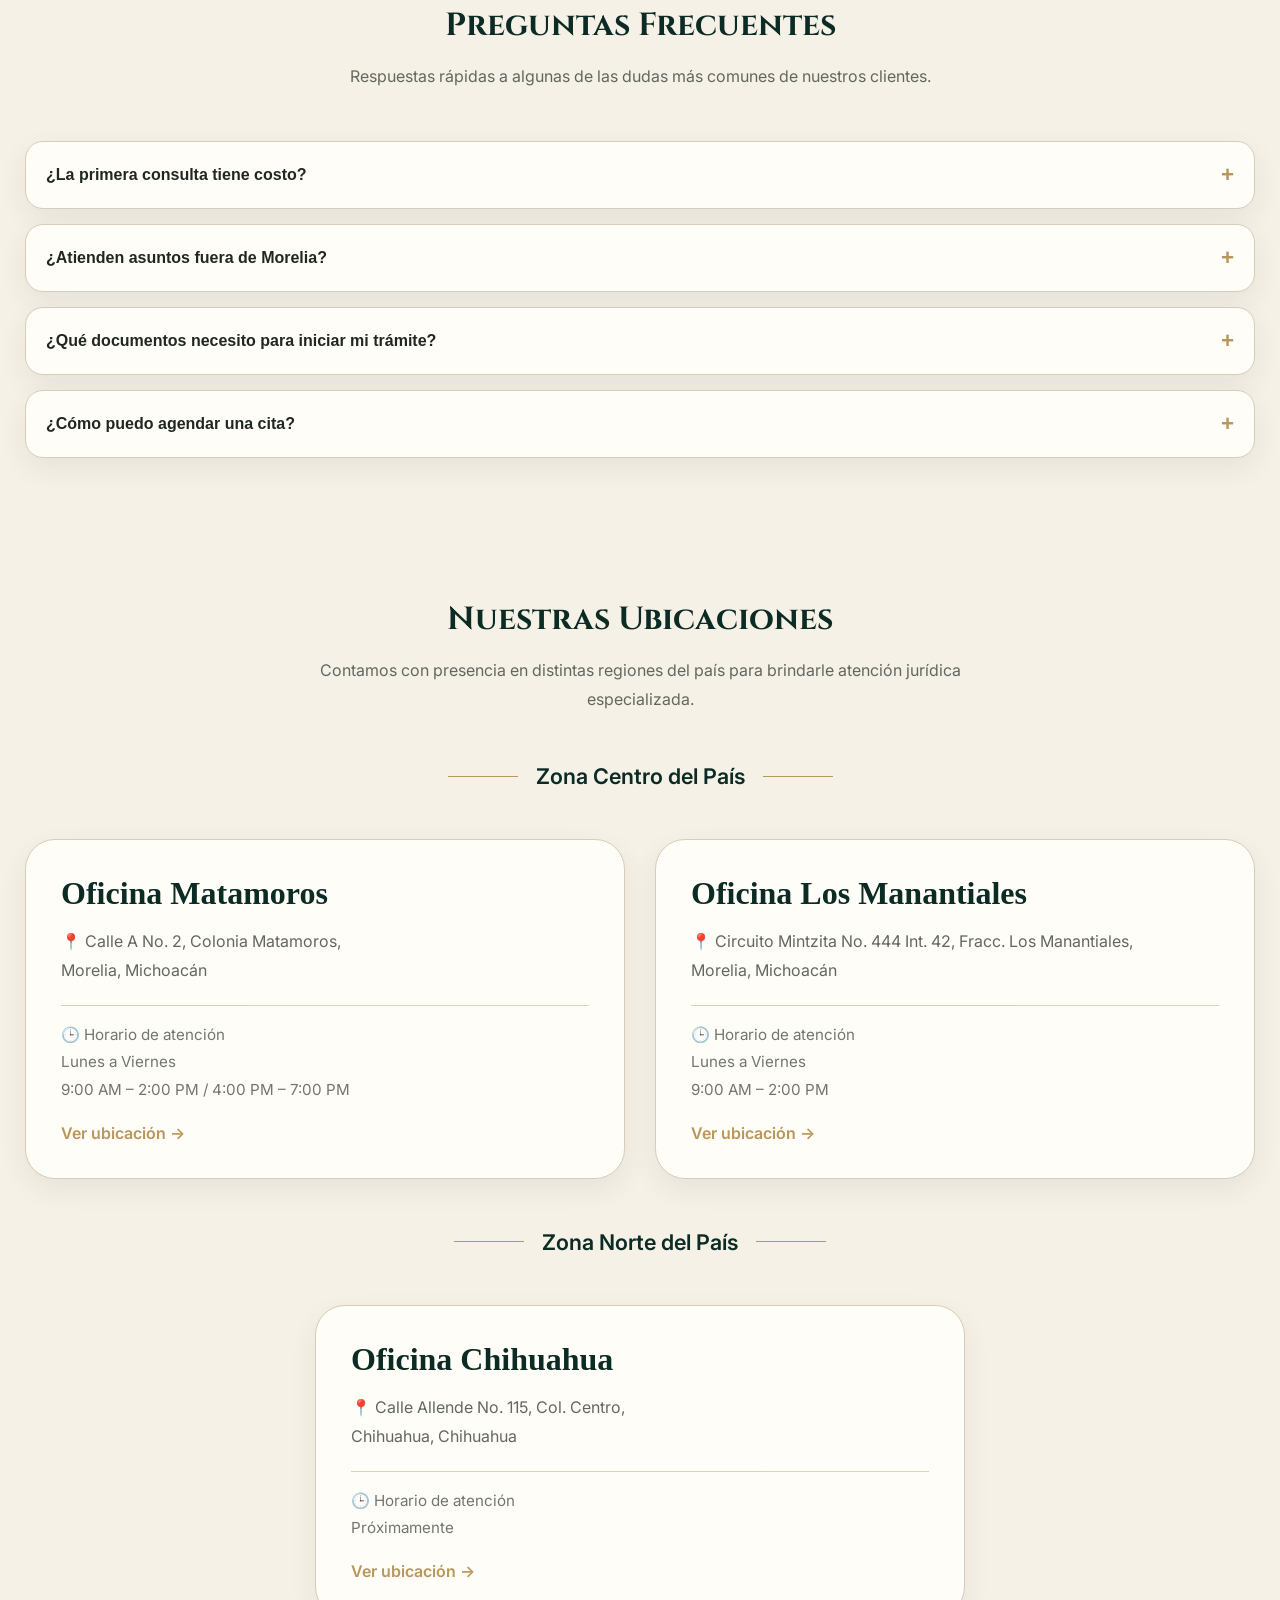
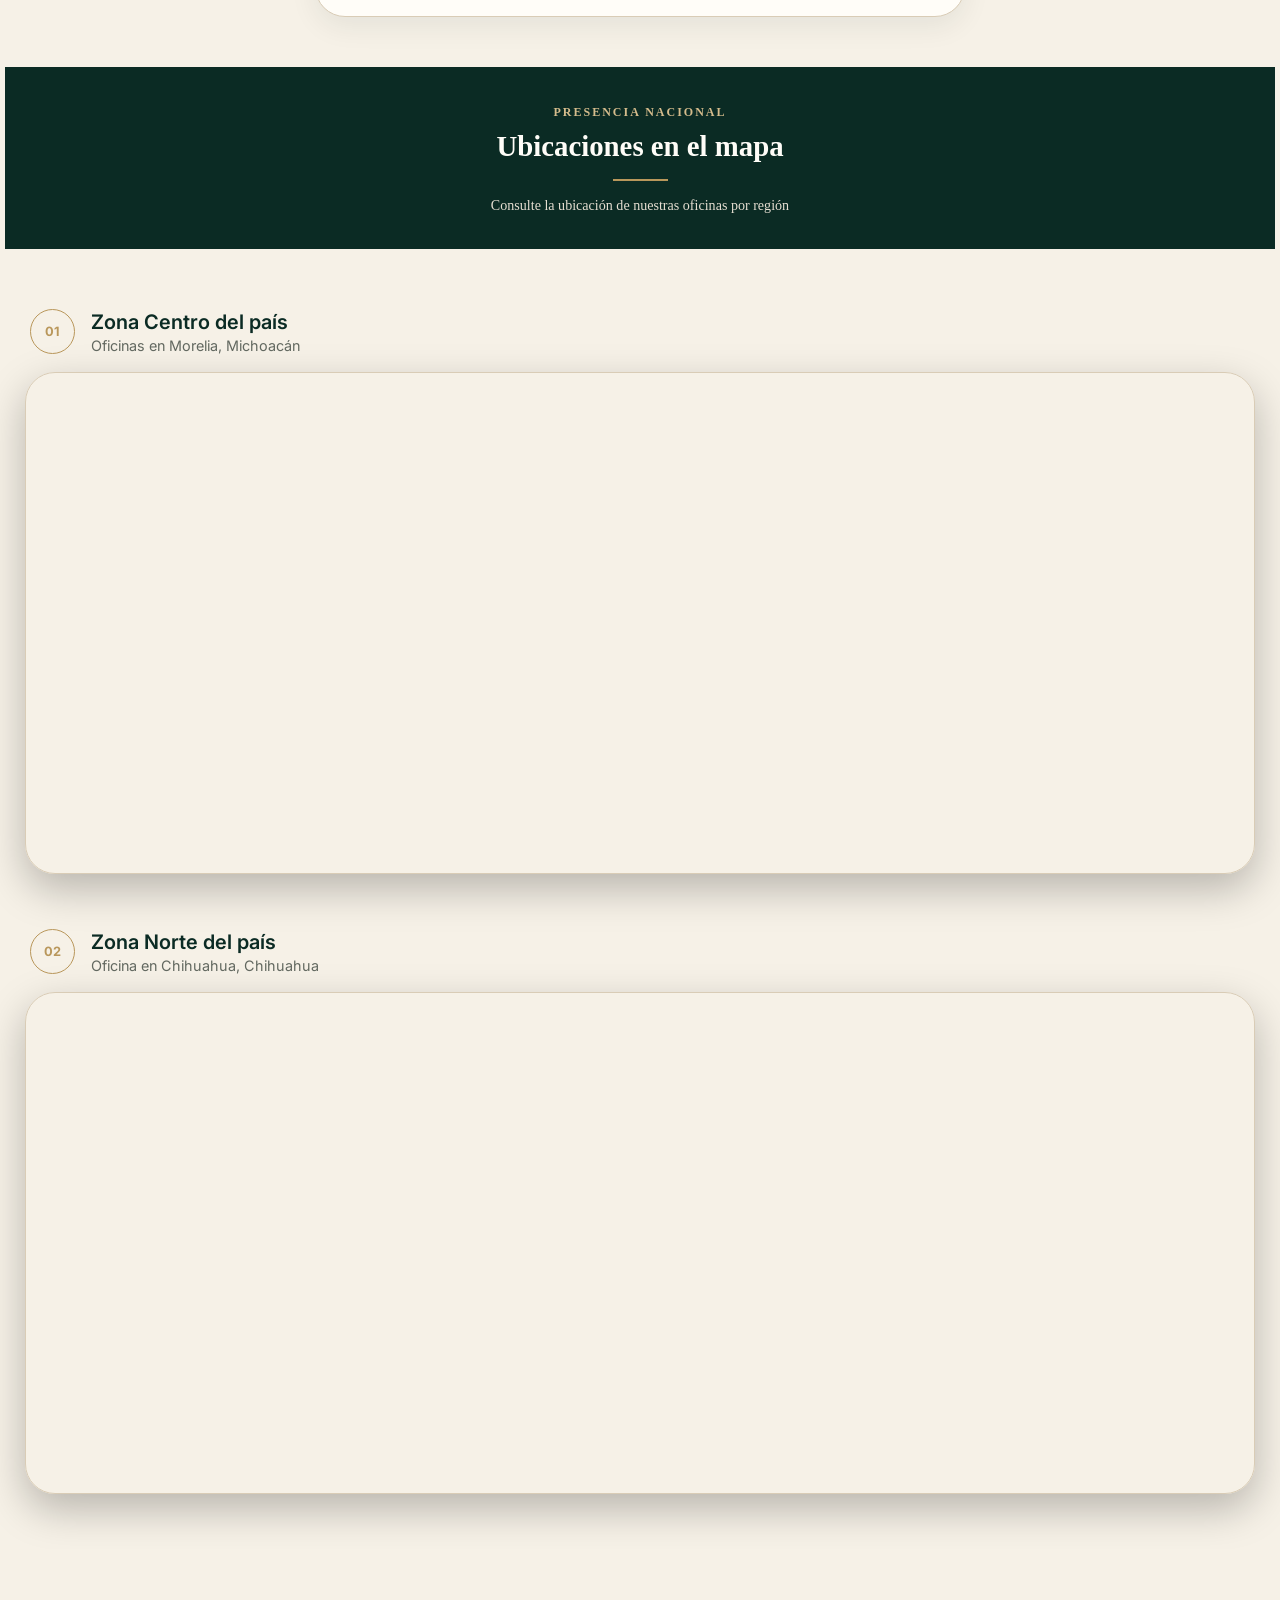
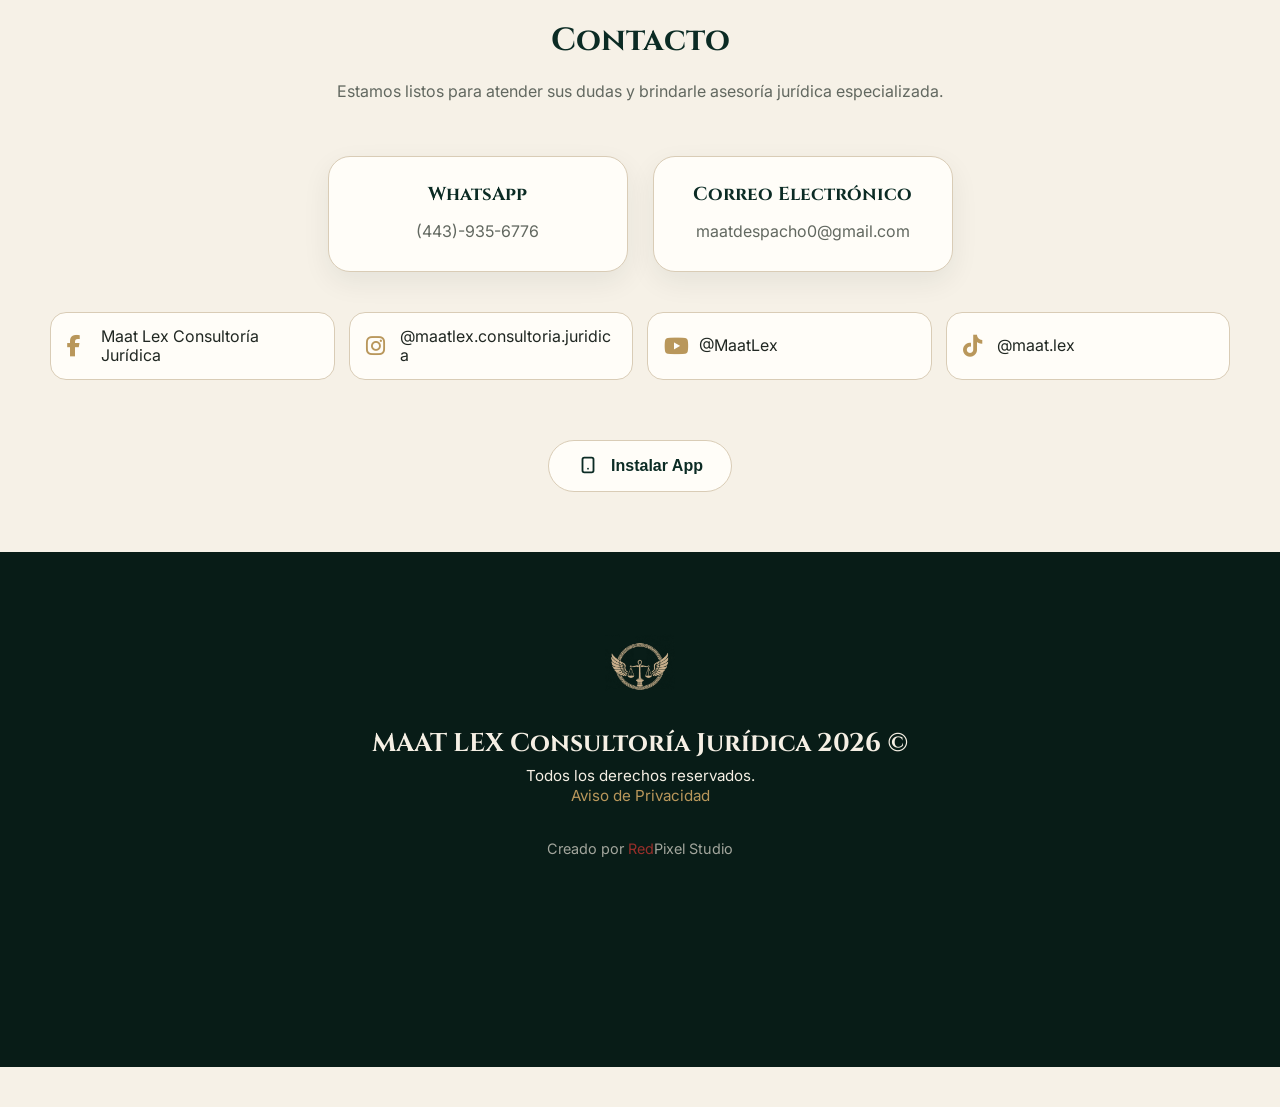
==== commit 7ee256e7: "Mejoras fotos 2.2" ====
--- a/index.html
+++ b/index.html
@@ -482,8 +482,8 @@
             <div class="team-card">
 
                 <img
-                    src="assets/team/thumb/licenciado5.jpeg"
-                    data-full="assets/team/full/licenciado5.jpg"
+                    src="assets/team/thumb/licenciado5.jpg"
+                    data-full="assets/team/full/licenciado5.jpeg"
                     alt="Lic. Jaquelin Rodríguez Ramírez"
                     class="team-photo"
                     loading="lazy"
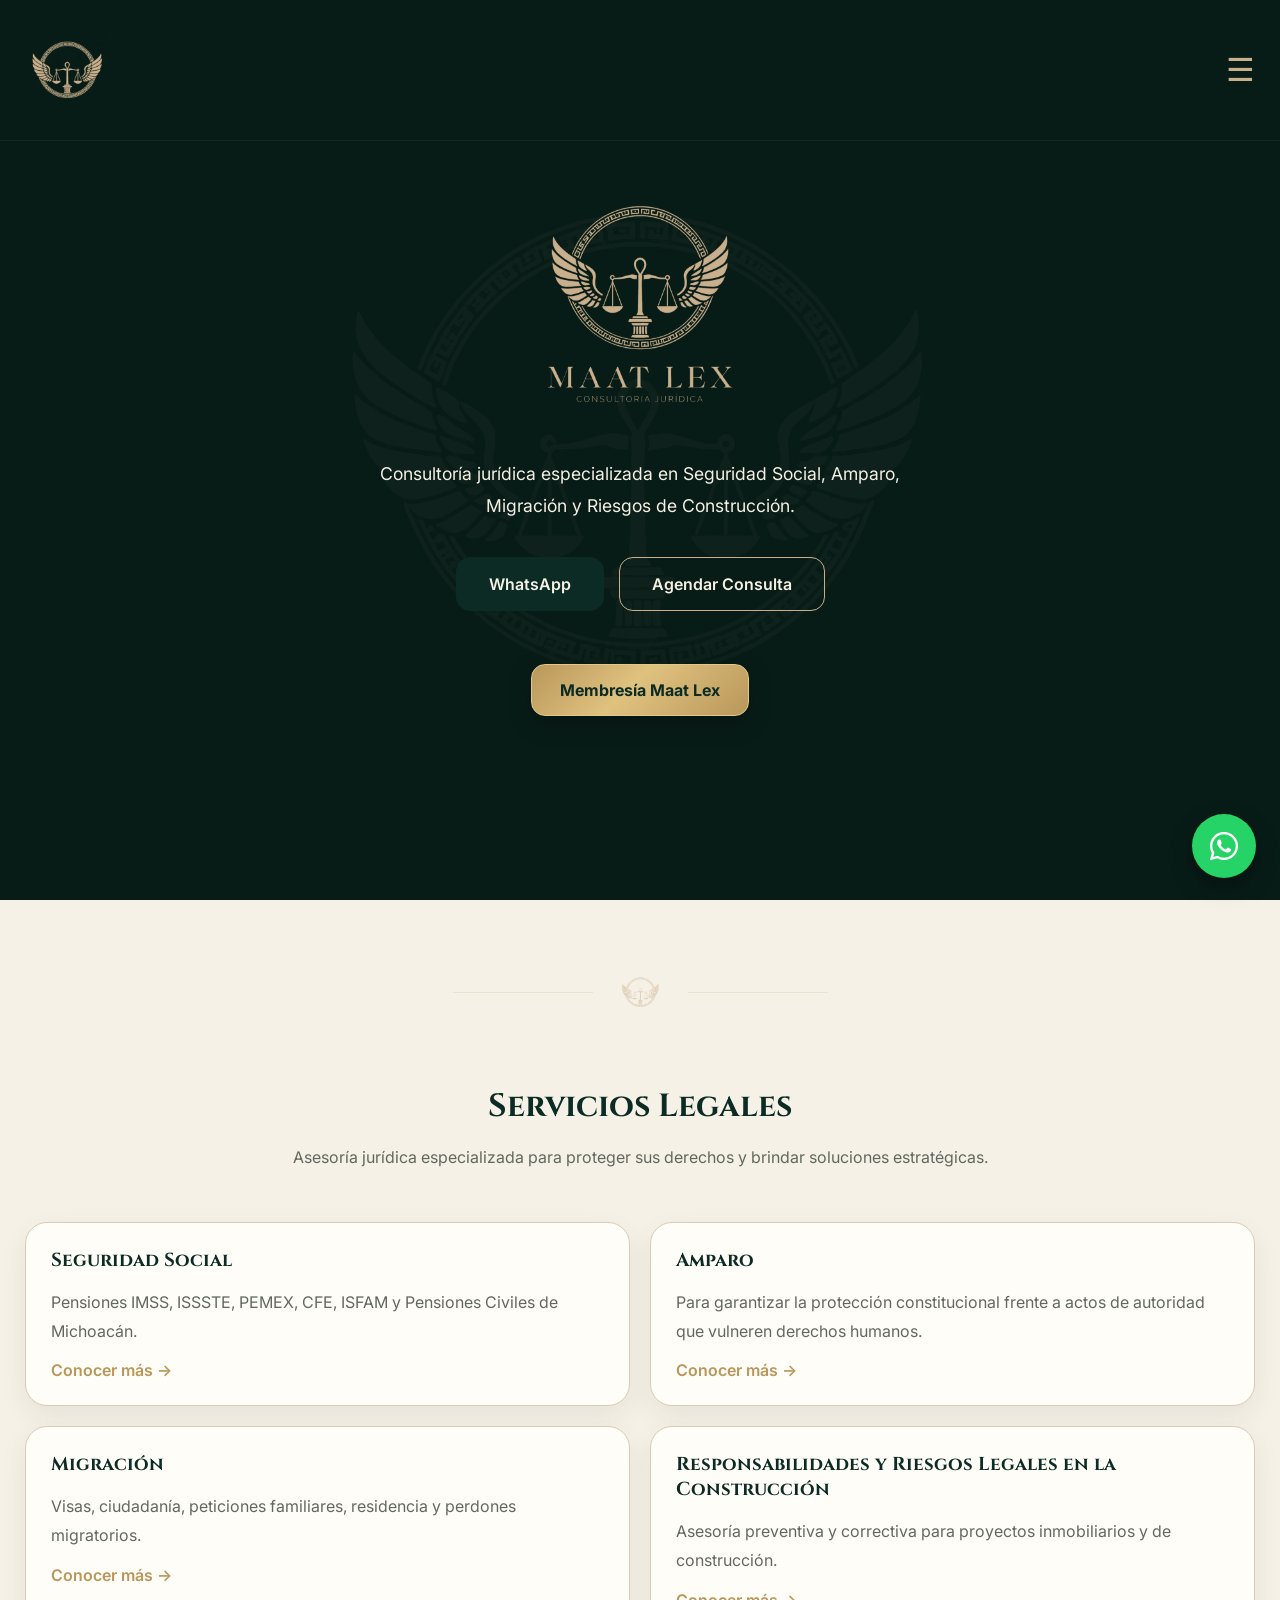
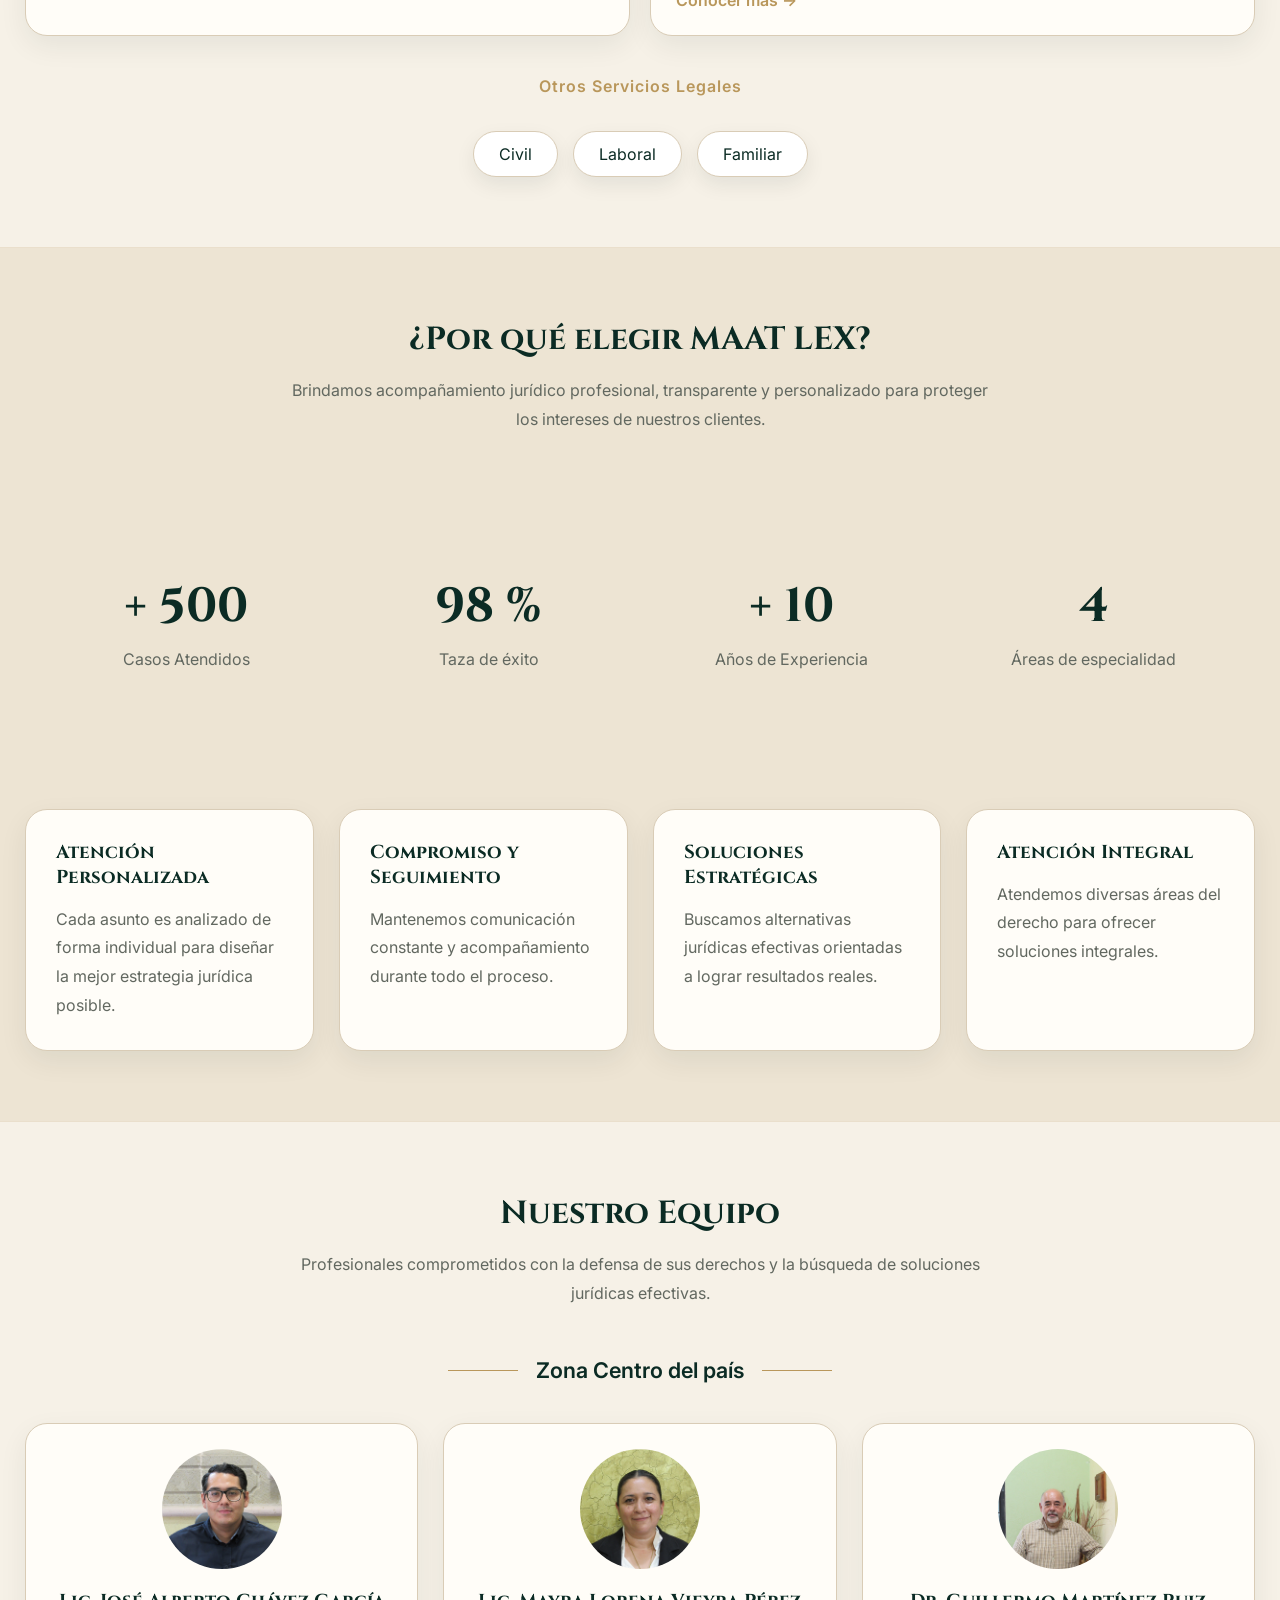
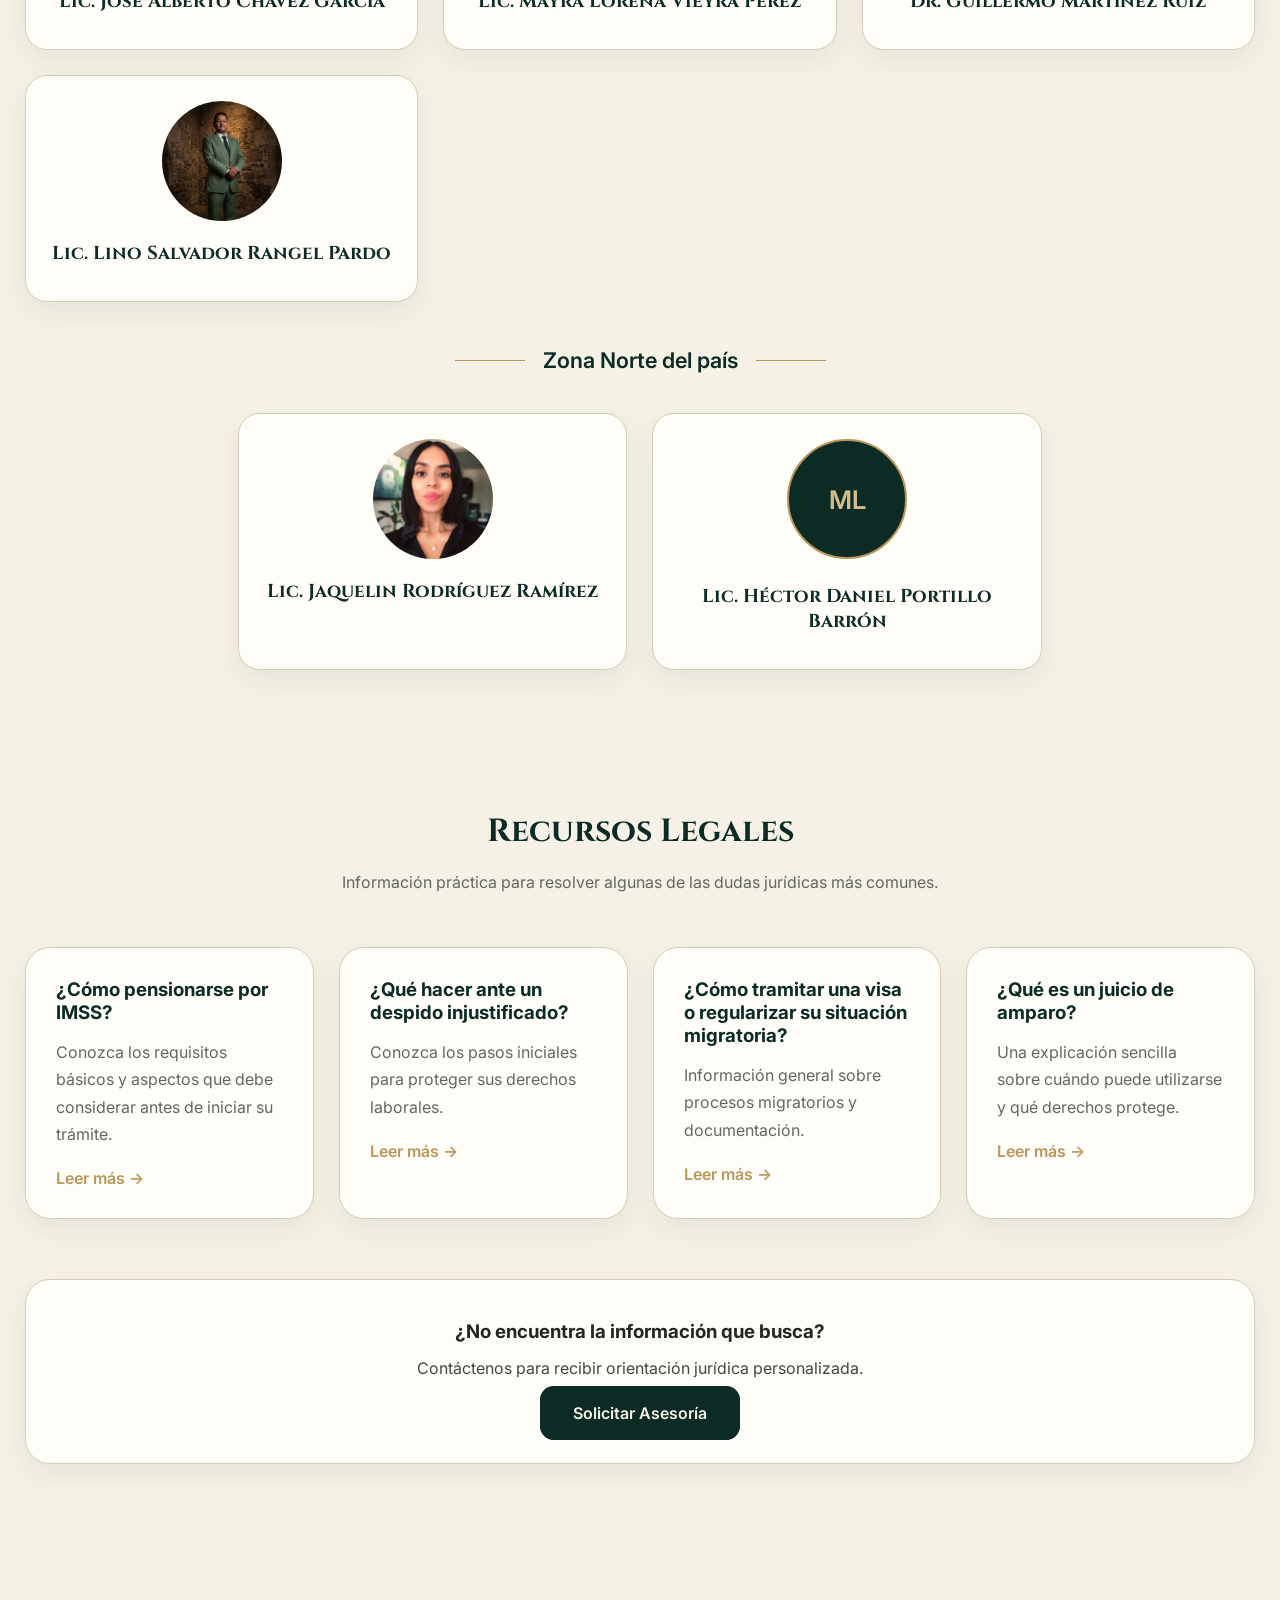
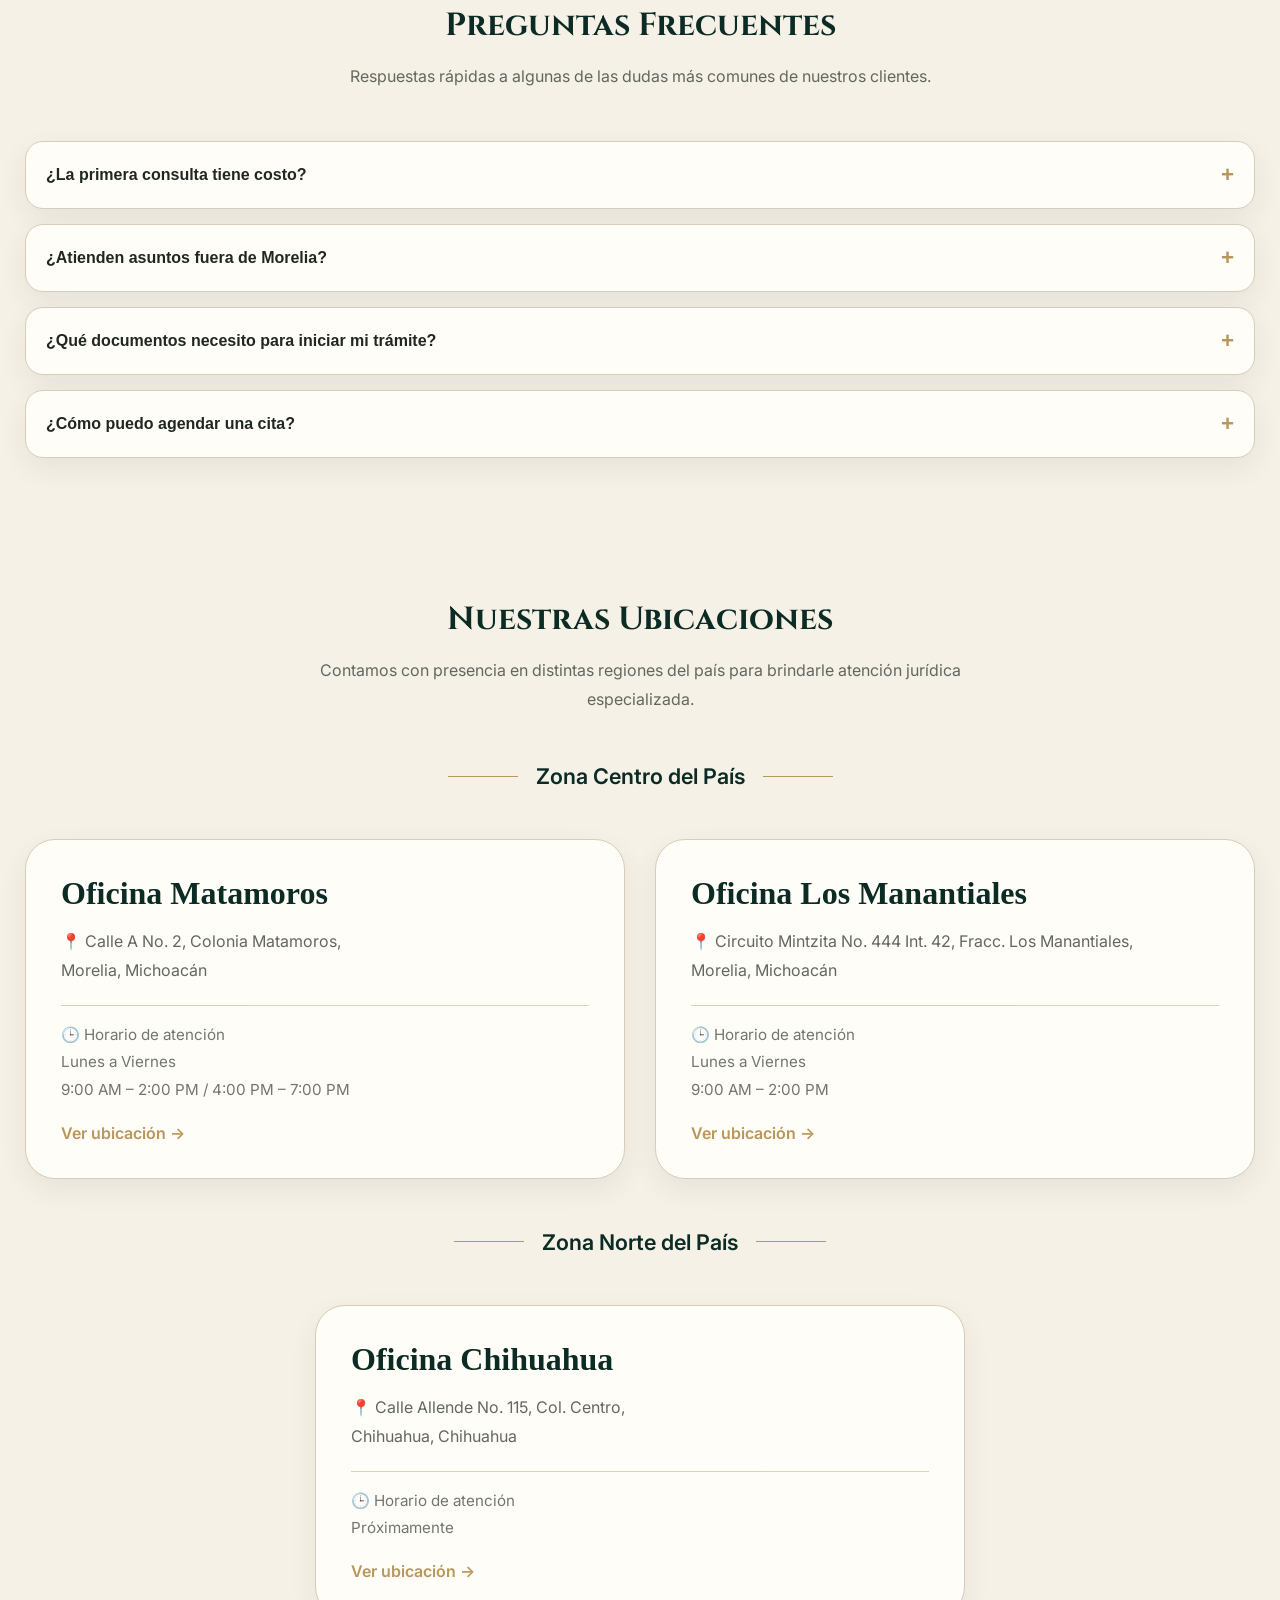
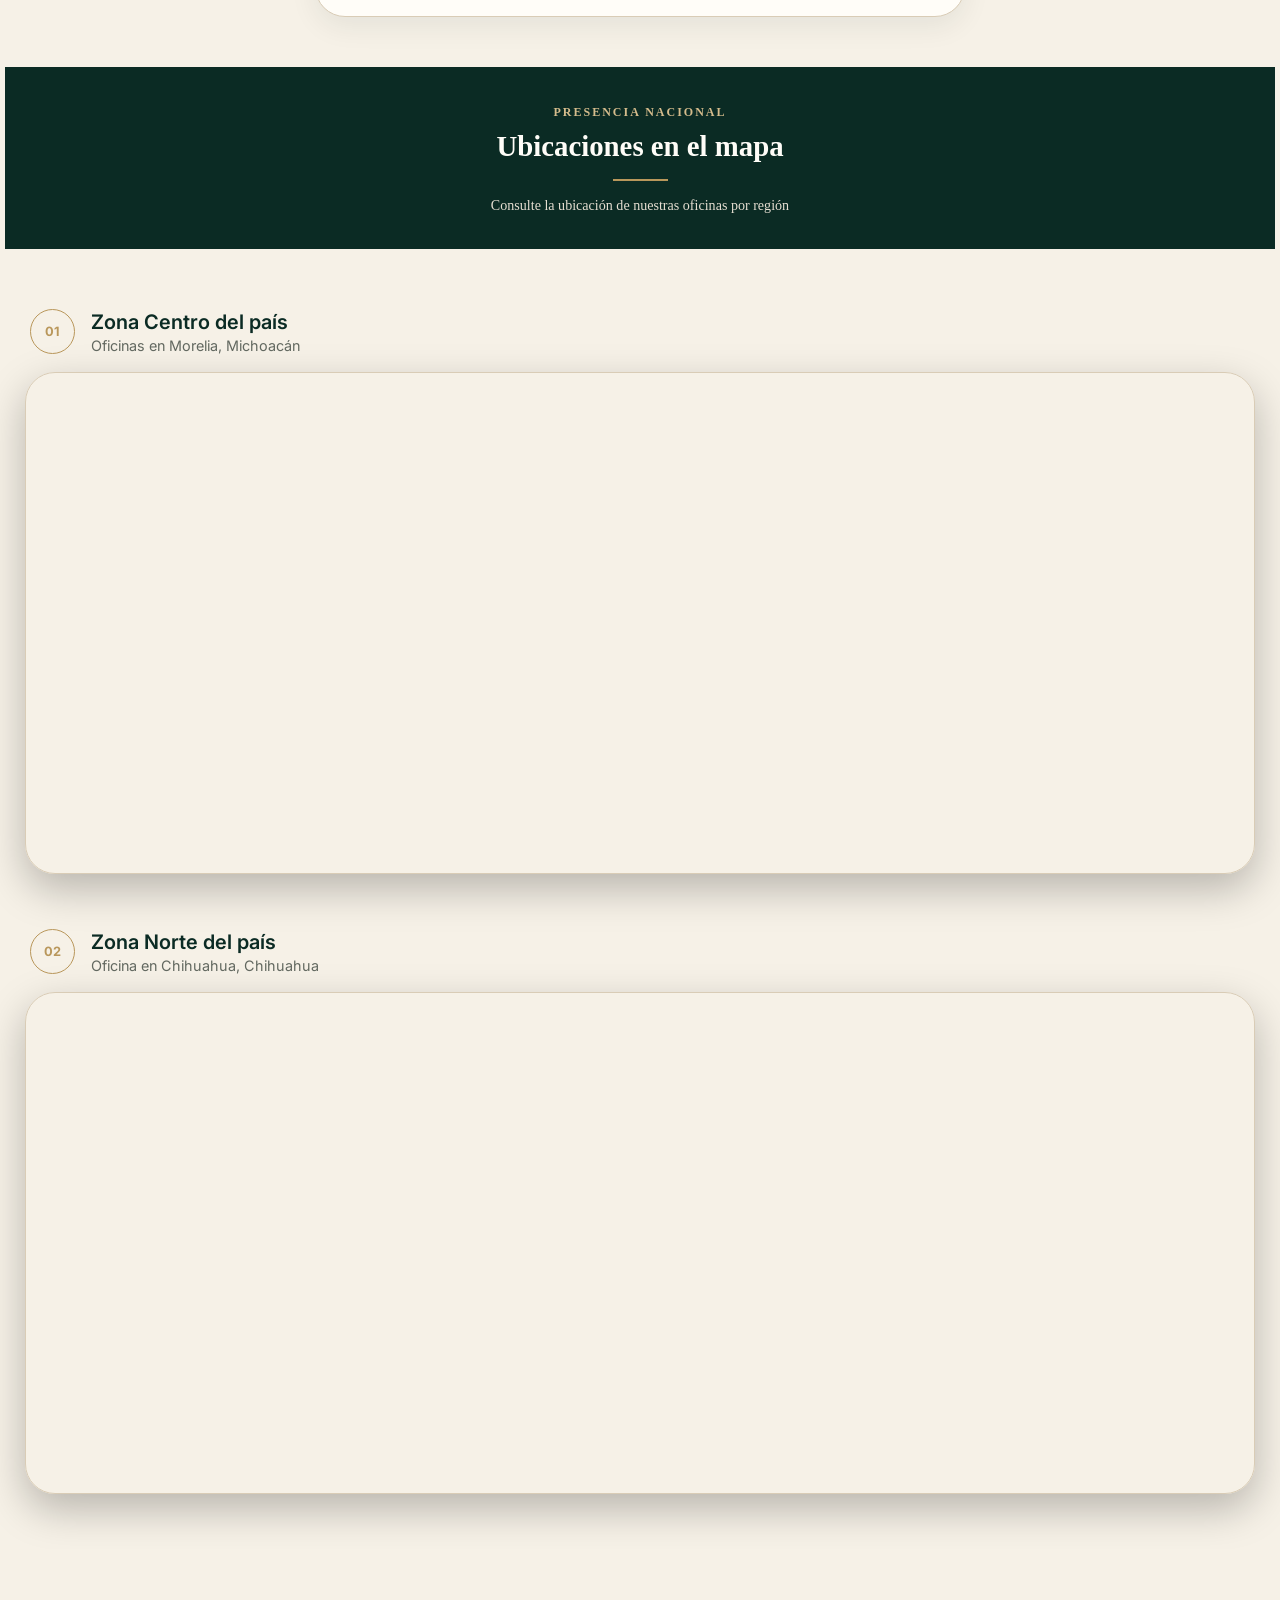
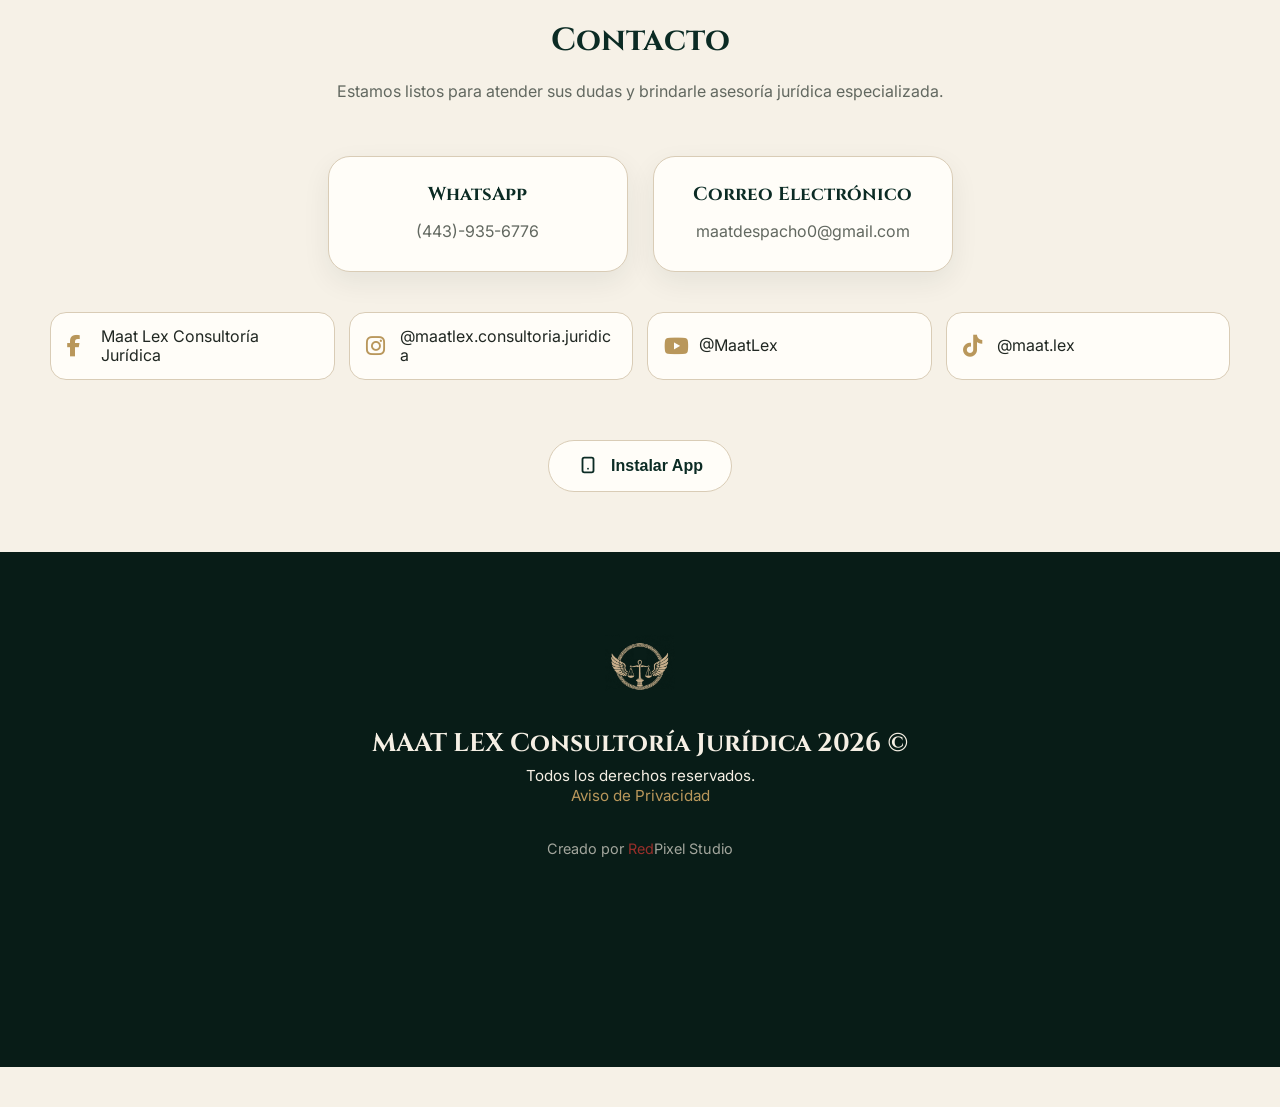
==== commit d529dd65: "membresia v1" ====
--- a/index.html
+++ b/index.html
@@ -116,6 +116,16 @@
             </a>
 
         </div>
+
+<p></p>
+
+         <a
+            href="pages/membresia.html"
+            class="membership-btn">
+
+                Membresía Maat Lex
+
+            </a>
 
     </div>
 
--- a/css/style.css
+++ b/css/style.css
@@ -324,6 +324,151 @@
 transform:translateY(-3px);
 
 box-shadow:0 10px 25px rgba(201,175,140,.2);
+
+}
+
+/* =========================================
+   BOTÓN MEMBRESÍA MAAT LEX
+========================================= */
+
+.membership-btn {
+    position: relative;
+    display: inline-flex;
+    align-items: center;
+    justify-content: center;
+
+    padding: 15px 28px;
+    margin-top: 18px;
+
+    background: linear-gradient(
+        135deg,
+        #b9975b 0%,
+        #e0c27f 45%,
+        #b9975b 100%
+    );
+
+    color: #0b2b24;
+    border: 1px solid #e2c985;
+    border-radius: 14px;
+
+    font-size: 1rem;
+    font-weight: 700;
+    text-decoration: none;
+
+    cursor: pointer;
+    overflow: hidden;
+
+    box-shadow:
+        0 0 0 rgba(185, 151, 91, 0),
+        0 8px 25px rgba(0, 0, 0, 0.22);
+
+    transition:
+        transform 0.3s ease,
+        box-shadow 0.3s ease,
+        background 0.3s ease;
+
+    animation: membershipPulse 2.5s infinite;
+}
+
+
+/* BRILLO QUE RECORRE EL BOTÓN */
+
+.membership-btn::before {
+    content: "";
+    position: absolute;
+
+    top: -50%;
+    left: -80%;
+
+    width: 45%;
+    height: 200%;
+
+    background: linear-gradient(
+        90deg,
+        transparent,
+        rgba(255, 255, 255, 0.65),
+        transparent
+    );
+
+    transform: rotate(20deg);
+
+    animation: membershipShine 3.2s infinite;
+}
+
+
+/* HOVER */
+
+.membership-btn:hover {
+    transform: translateY(-4px) scale(1.04);
+
+    background: linear-gradient(
+        135deg,
+        #c5a35f,
+        #f0d895,
+        #c5a35f
+    );
+
+    box-shadow:
+        0 0 25px rgba(213, 188, 140, 0.50),
+        0 12px 30px rgba(0, 0, 0, 0.30);
+}
+
+
+/* PULSO DORADO */
+
+@keyframes membershipPulse {
+
+    0%, 100% {
+        box-shadow:
+            0 0 0 0 rgba(185, 151, 91, 0.35),
+            0 8px 25px rgba(0, 0, 0, 0.22);
+    }
+
+    50% {
+        box-shadow:
+            0 0 0 9px rgba(185, 151, 91, 0),
+            0 0 24px rgba(213, 188, 140, 0.35),
+            0 8px 25px rgba(0, 0, 0, 0.22);
+    }
+}
+
+
+/* REFLEJO */
+
+@keyframes membershipShine {
+
+    0% {
+        left: -80%;
+    }
+
+    35%,
+    100% {
+        left: 140%;
+    }
+}
+
+
+/* CELULAR */
+
+@media (max-width: 768px) {
+
+    .membership-btn {
+        padding: 14px 24px;
+        font-size: 0.95rem;
+    }
+
+}
+
+
+/* ACCESIBILIDAD: QUITAR ANIMACIÓN SI EL
+   USUARIO TIENE MOVIMIENTO REDUCIDO */
+
+@media (prefers-reduced-motion: reduce) {
+
+    .membership-btn,
+    .membership-btn::before {
+        animation: none;
+    }
 
 }
 
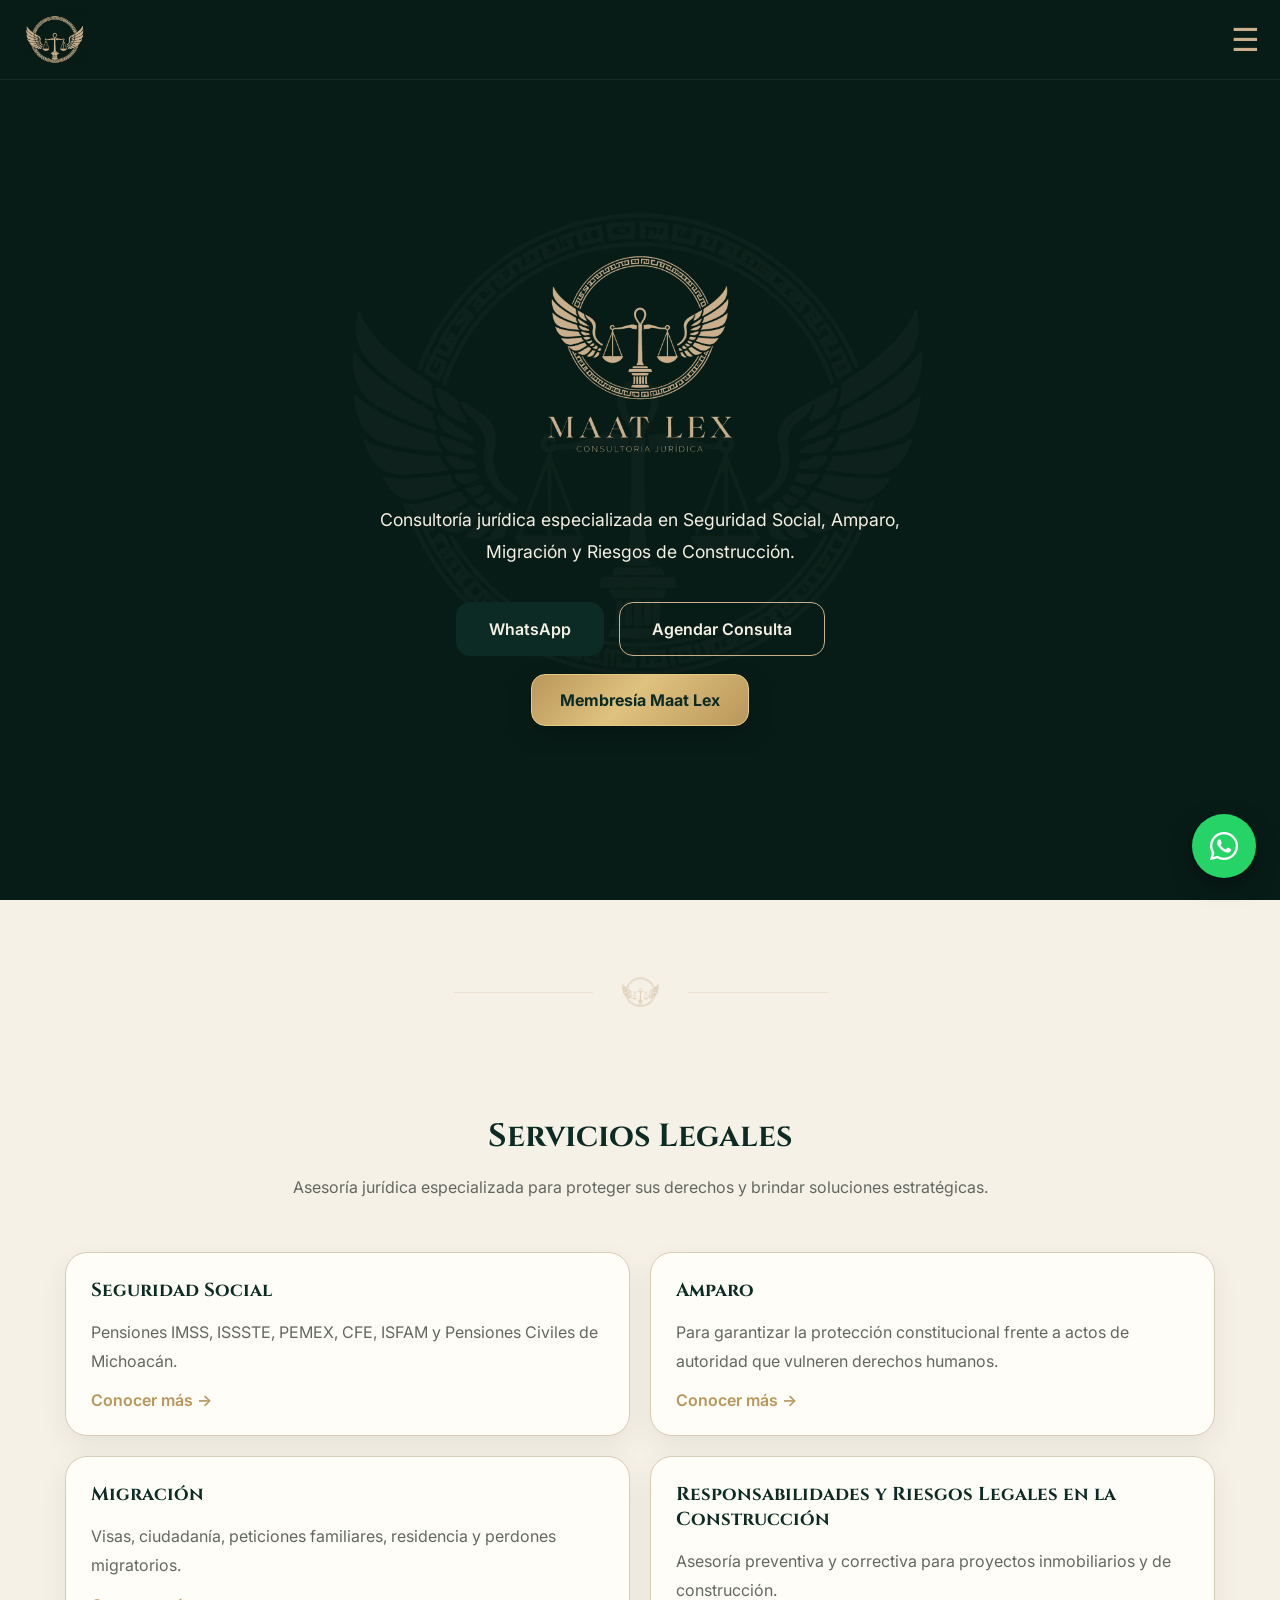
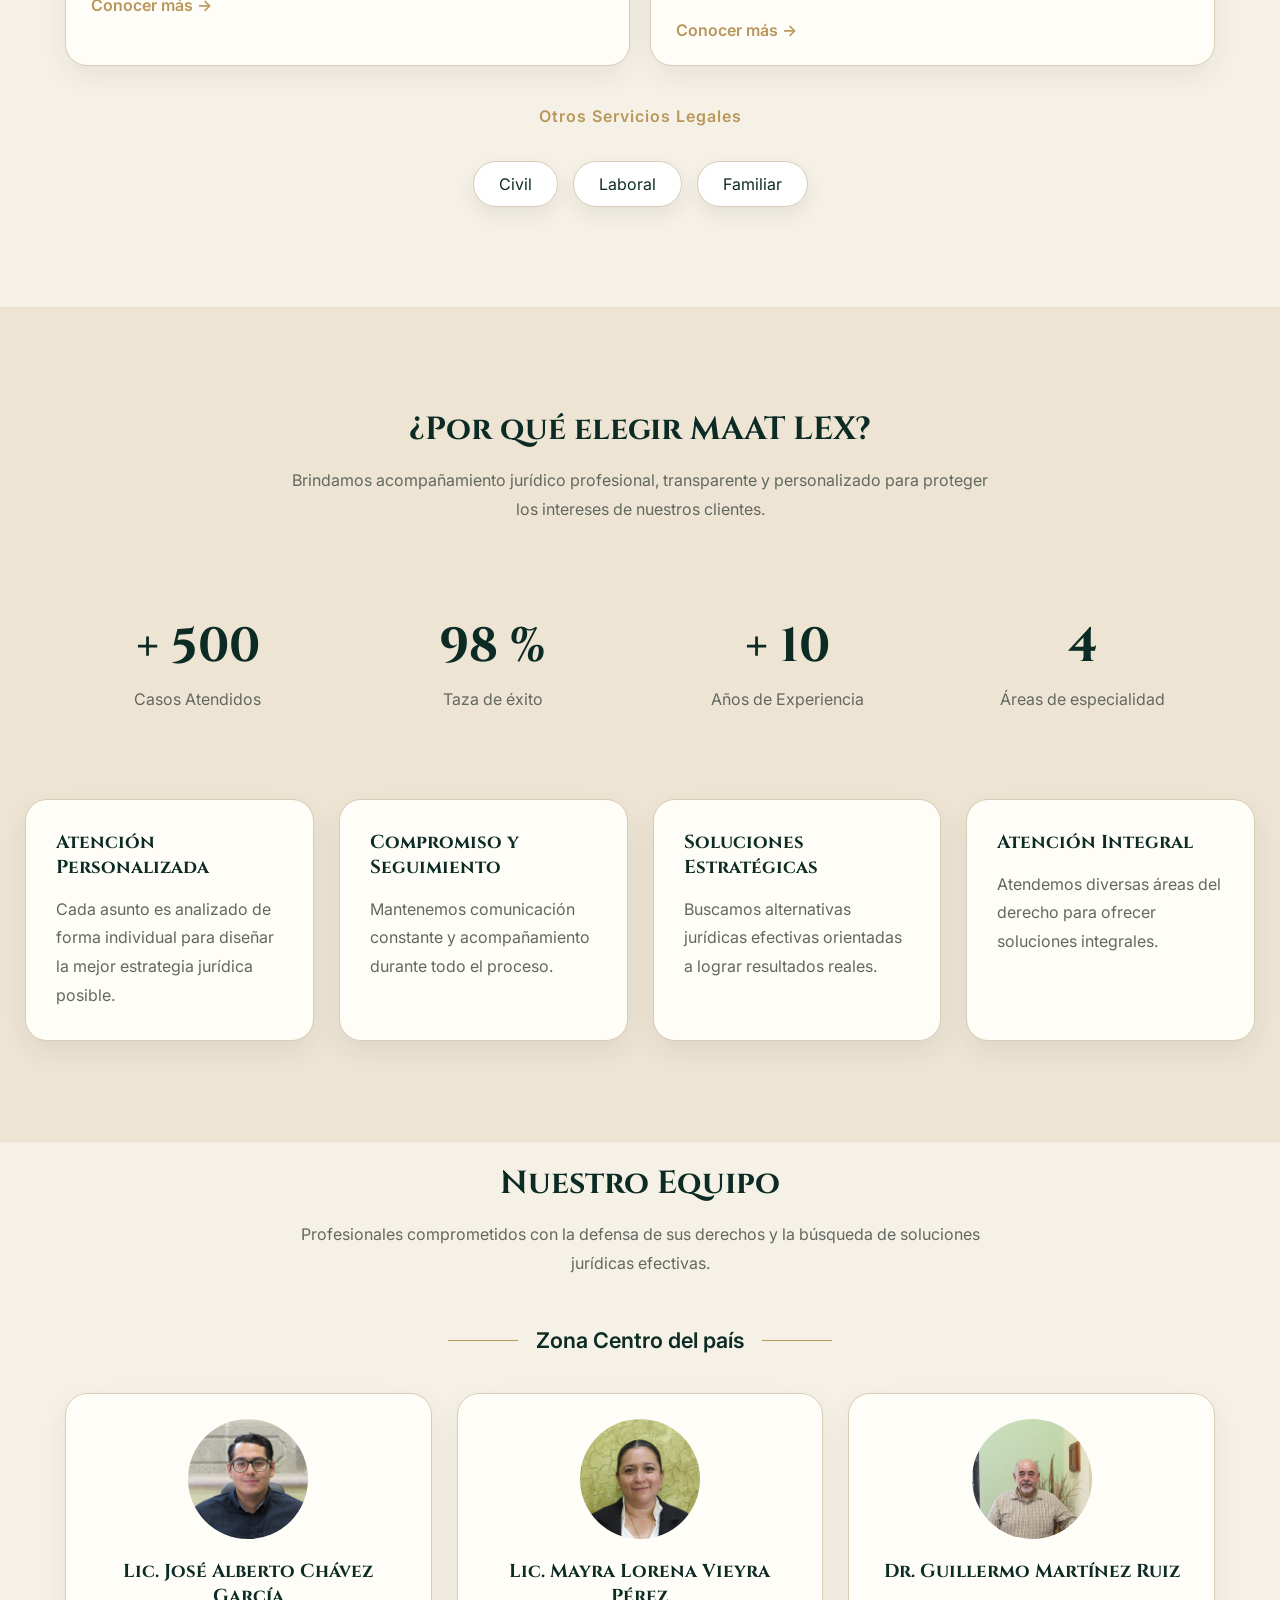
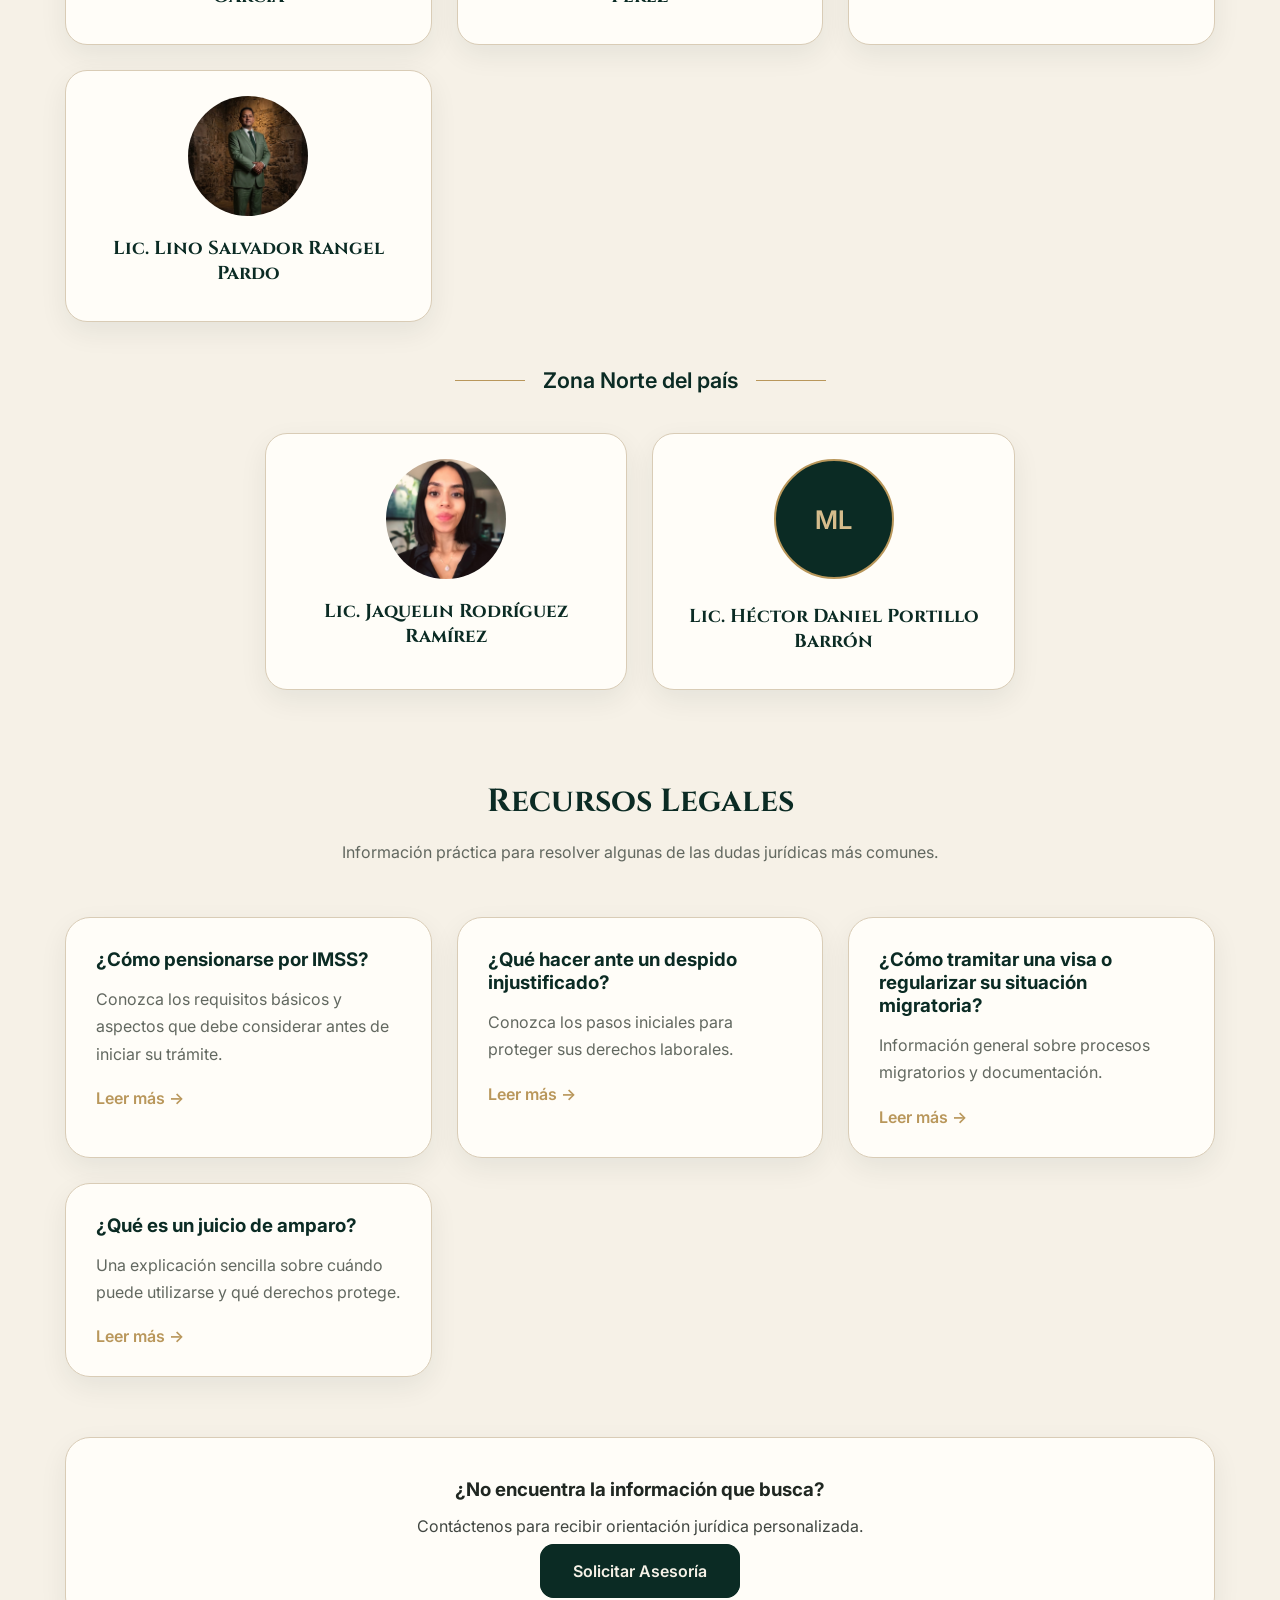
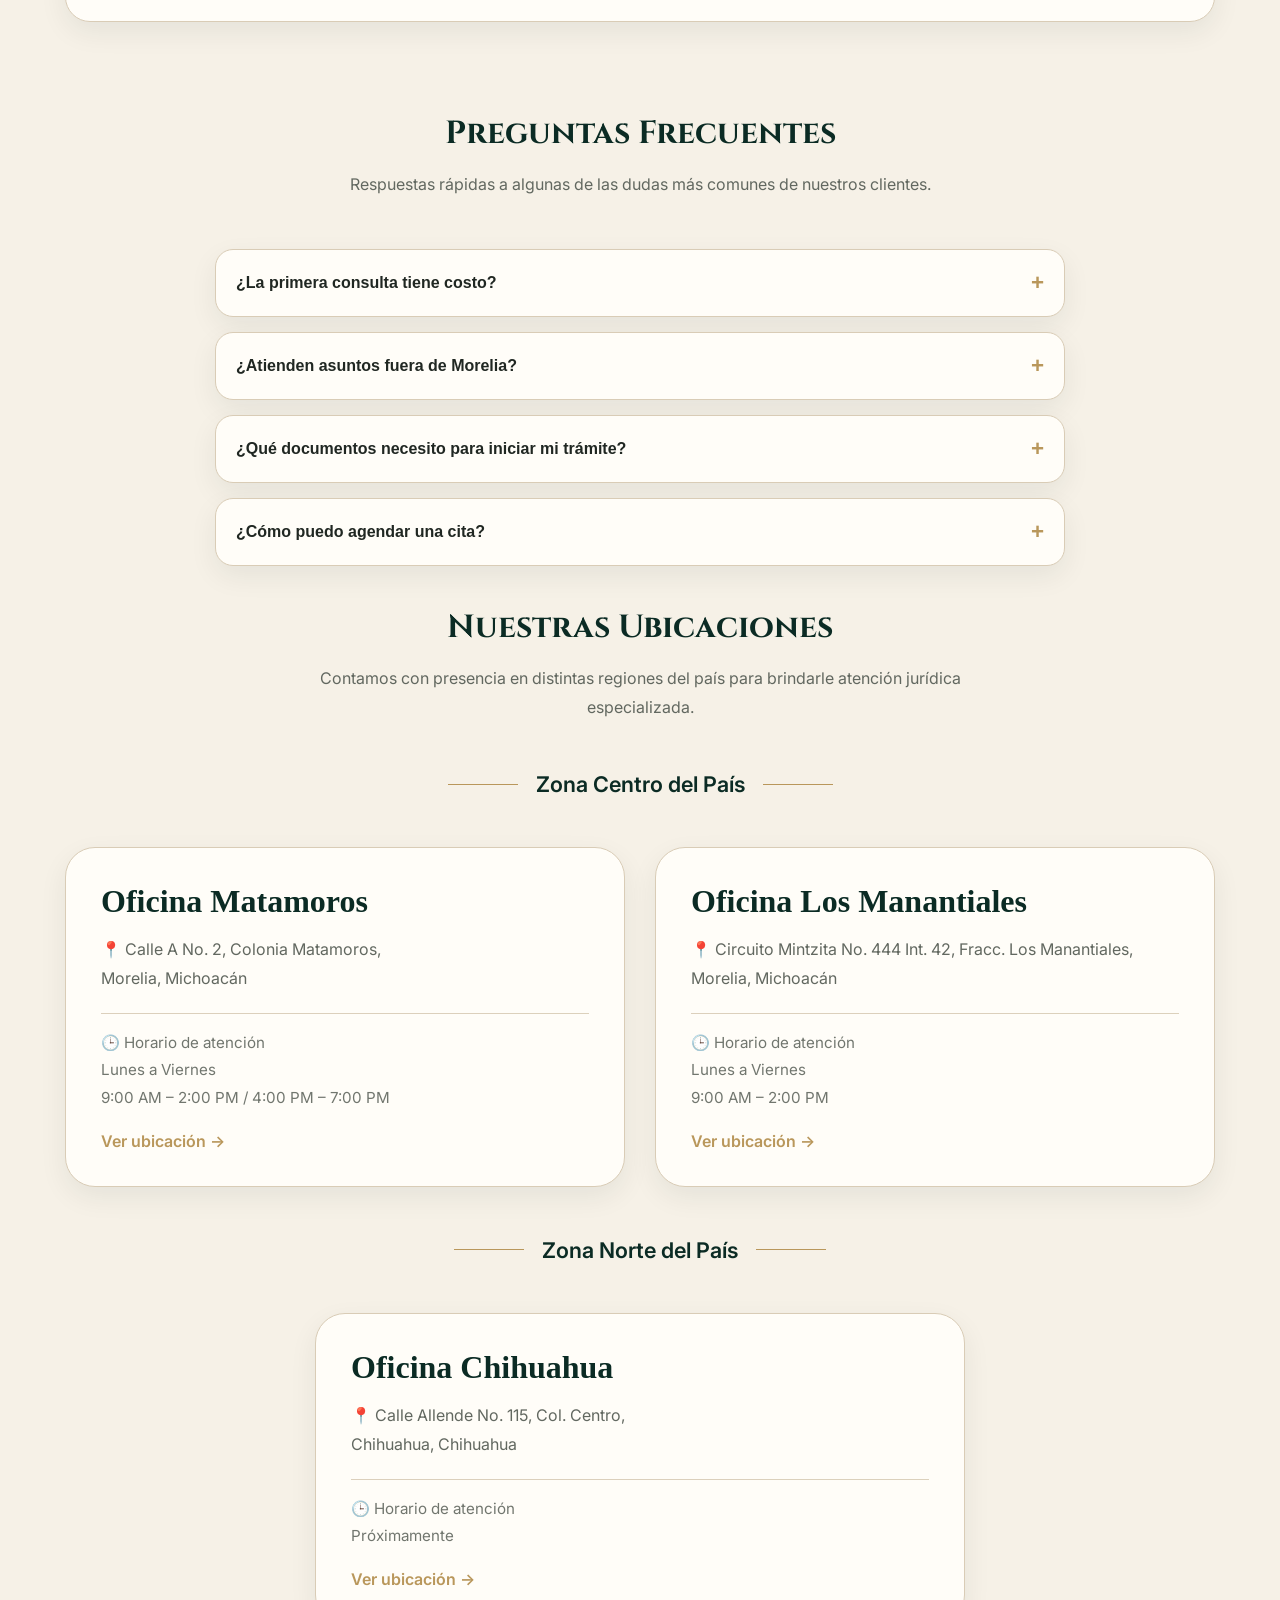
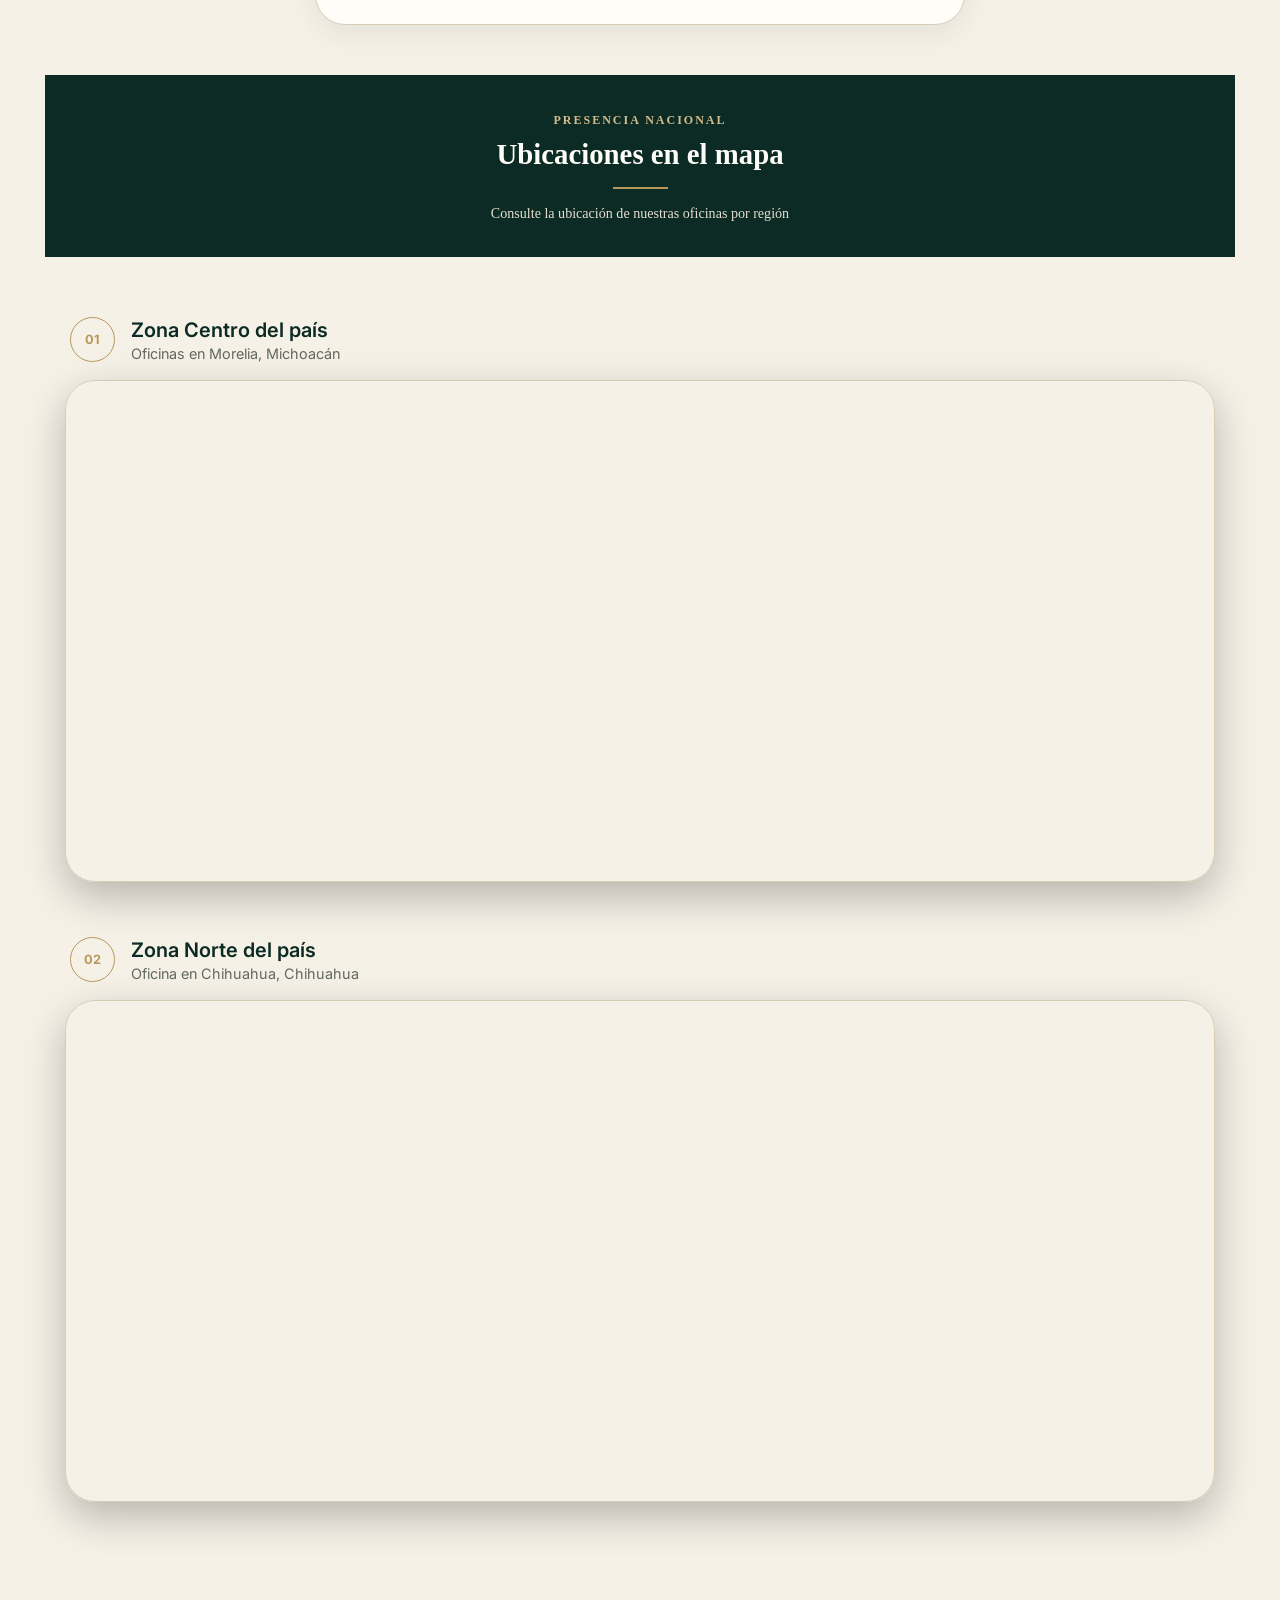
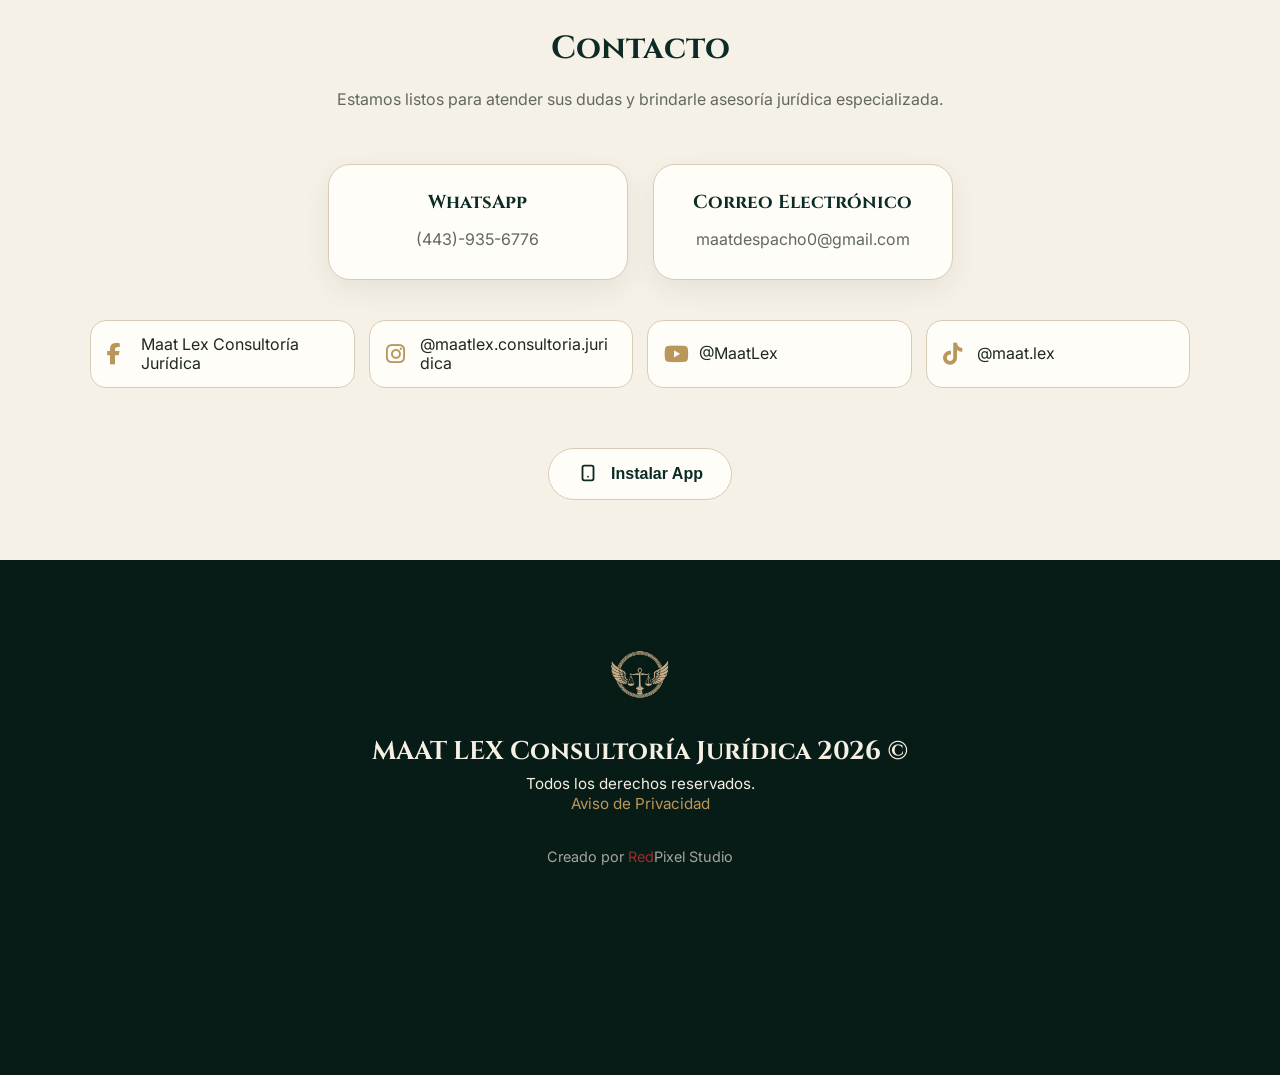
==== commit 6792adb5: "Membresia v2" ====
--- a/index.html
+++ b/index.html
@@ -116,8 +116,6 @@
             </a>
 
         </div>
-
-<p></p>
 
          <a
             href="pages/membresia.html"
--- a/css/style.css
+++ b/css/style.css
@@ -66,9 +66,9 @@
 
 .navbar-logo img{
 
-height:85px;
-
-display:block;
+height: 70px;
+    width: auto;
+    display: block;
 
 }
 
@@ -156,47 +156,39 @@
 
 /* HERO */
 
-.hero{
-
-min-height:100vh;
-
-display:flex;
-
-align-items:center;
-
-justify-content:center;
-
-padding:120px 25px 60px;
-
-position:relative;
-
-overflow:hidden;
-
-}
-
-/* textura sutil */
-
-
-.hero-content{
-
-max-width:600px;
-
-text-align:center;
-
-position:relative;
-
-z-index:2;
-
-}
-
-.hero-logo{
-
-width:100%;
-
-max-width:240px;
-
-margin-bottom:30px;
-
+.hero {
+    min-height: 100vh;
+
+    display: flex;
+    align-items: center;
+    justify-content: center;
+
+    padding: 100px 25px 40px;
+
+    box-sizing: border-box;
+
+    position: relative;
+    overflow: hidden;
+}
+
+.hero-content {
+    width: 100%;
+    max-width: 600px;
+
+    text-align: center;
+
+    position: relative;
+    z-index: 2;
+}
+
+.hero-logo {
+    display: block;
+
+    width: 100%;
+    max-width: 240px;
+    height: auto;
+
+    margin: 0 auto 30px;
 }
 
 .hero h1{
@@ -247,16 +239,22 @@
 
 }
 
-@media (max-width:768px){
-
-.hero-watermark{
-
-width:280px;
-
-opacity:.03;
-
-}
-
+@media (max-width: 768px) {
+
+    .hero {
+        min-height: 100svh;
+        padding: 95px 20px 35px;
+    }
+
+    .hero-content {
+        width: 100%;
+        max-width: 520px;
+    }
+
+    .hero-logo {
+        max-width: 190px;
+        margin: 0 auto 22px;
+    }
 }
 
 /* BOTONES */
@@ -631,12 +629,6 @@
 /* DESKTOP */
 
 @media(min-width:900px){
-
-.hero{
-
-padding-top:140px;
-
-}
 
 .hero h1{
 
@@ -2713,19 +2705,6 @@
   max-width: 100%;
 }
 
-.navbar,
-.hero,
-section,
-footer {
-  width: 100% !important;
-  max-width: none !important;
-  margin: 0 !important;
-  padding: 70px 25px !important;
-  background: #081C17 !important;
-  
-
-}
-
 .menu-toggle {
   position: relative;
   z-index: 1001;
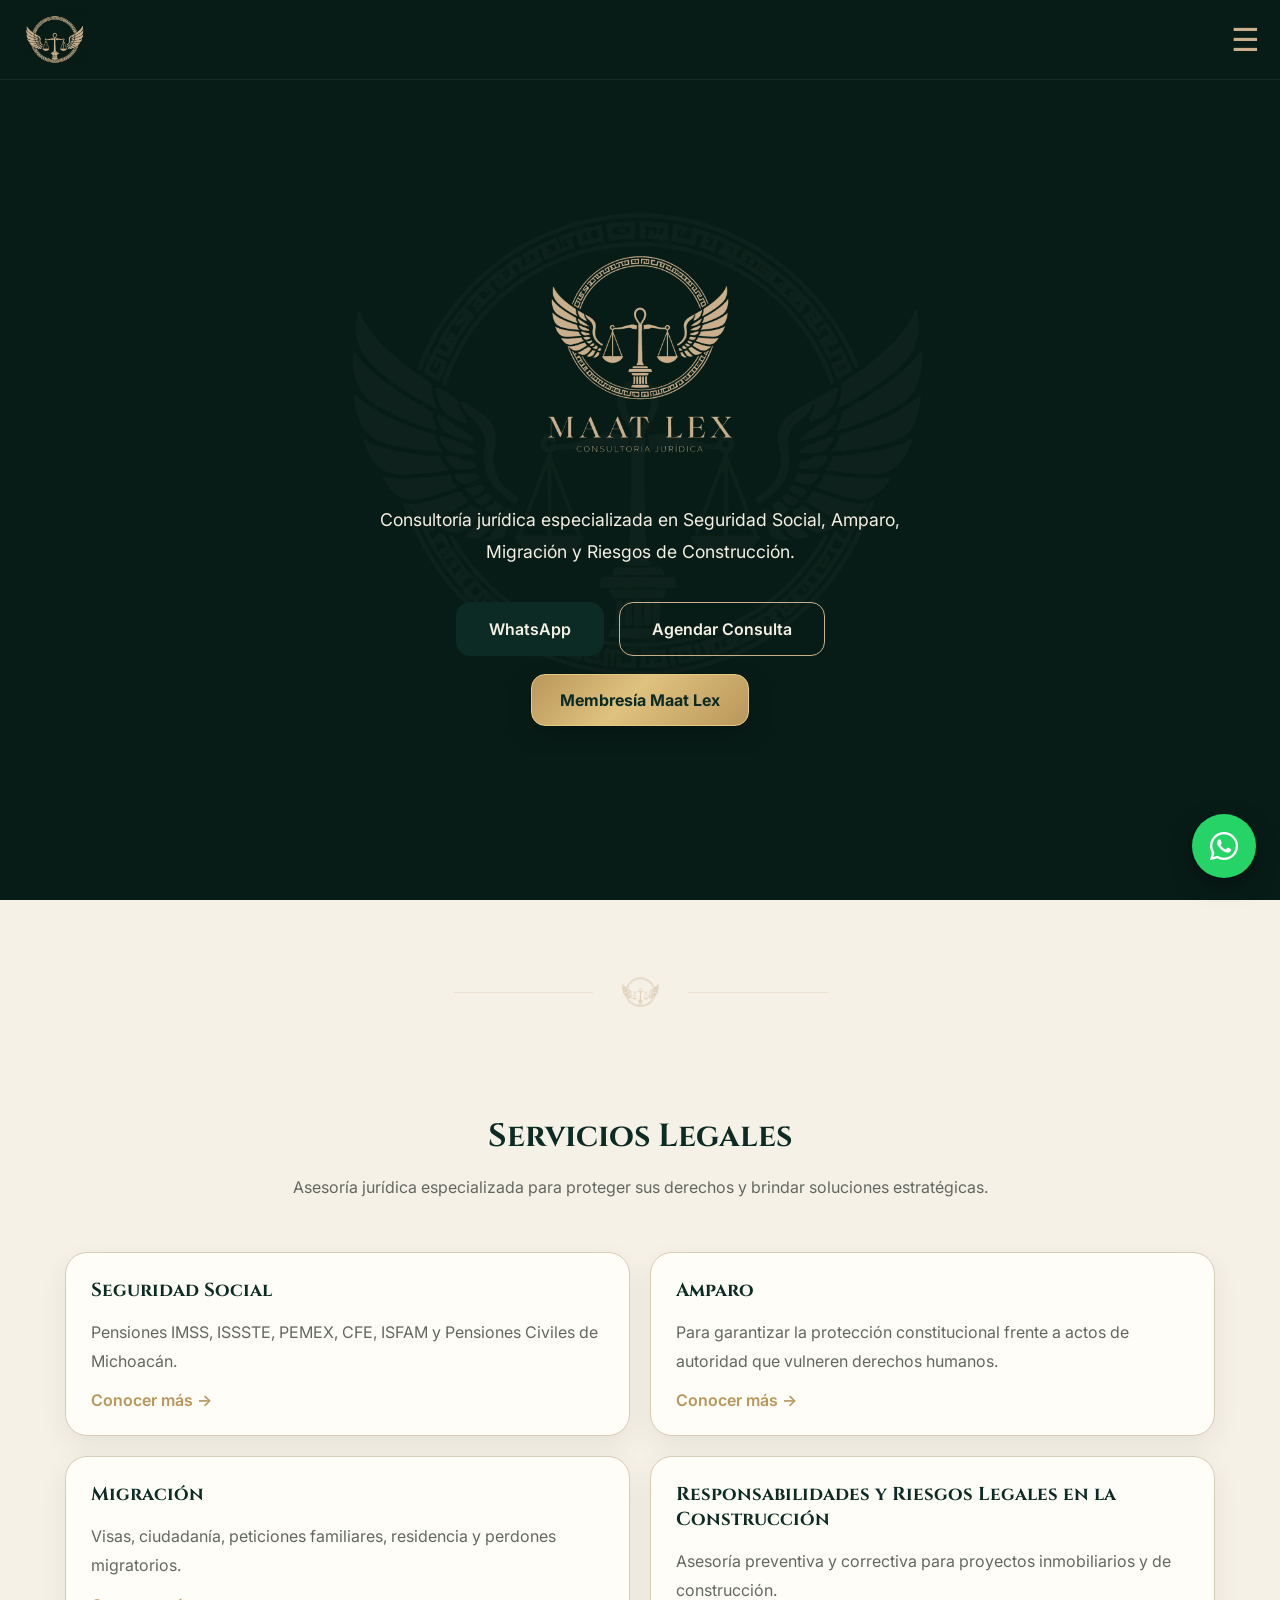
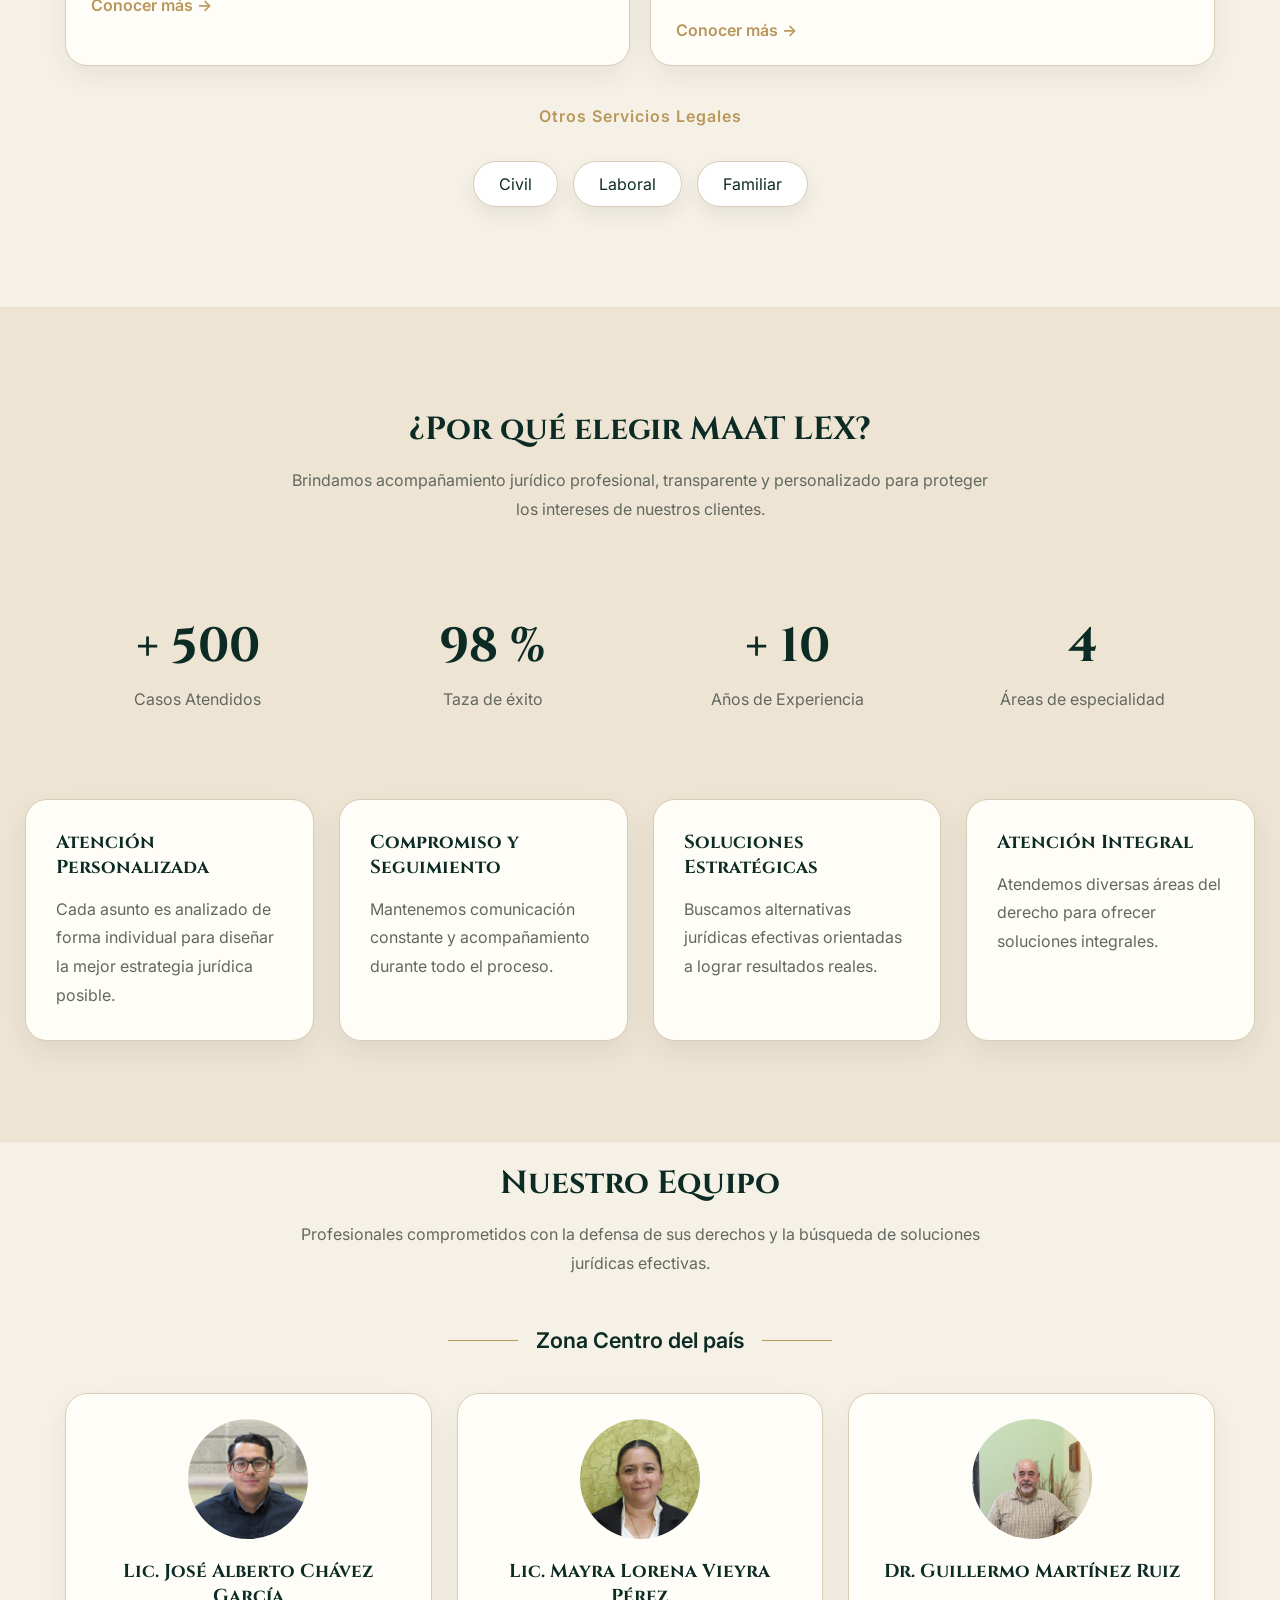
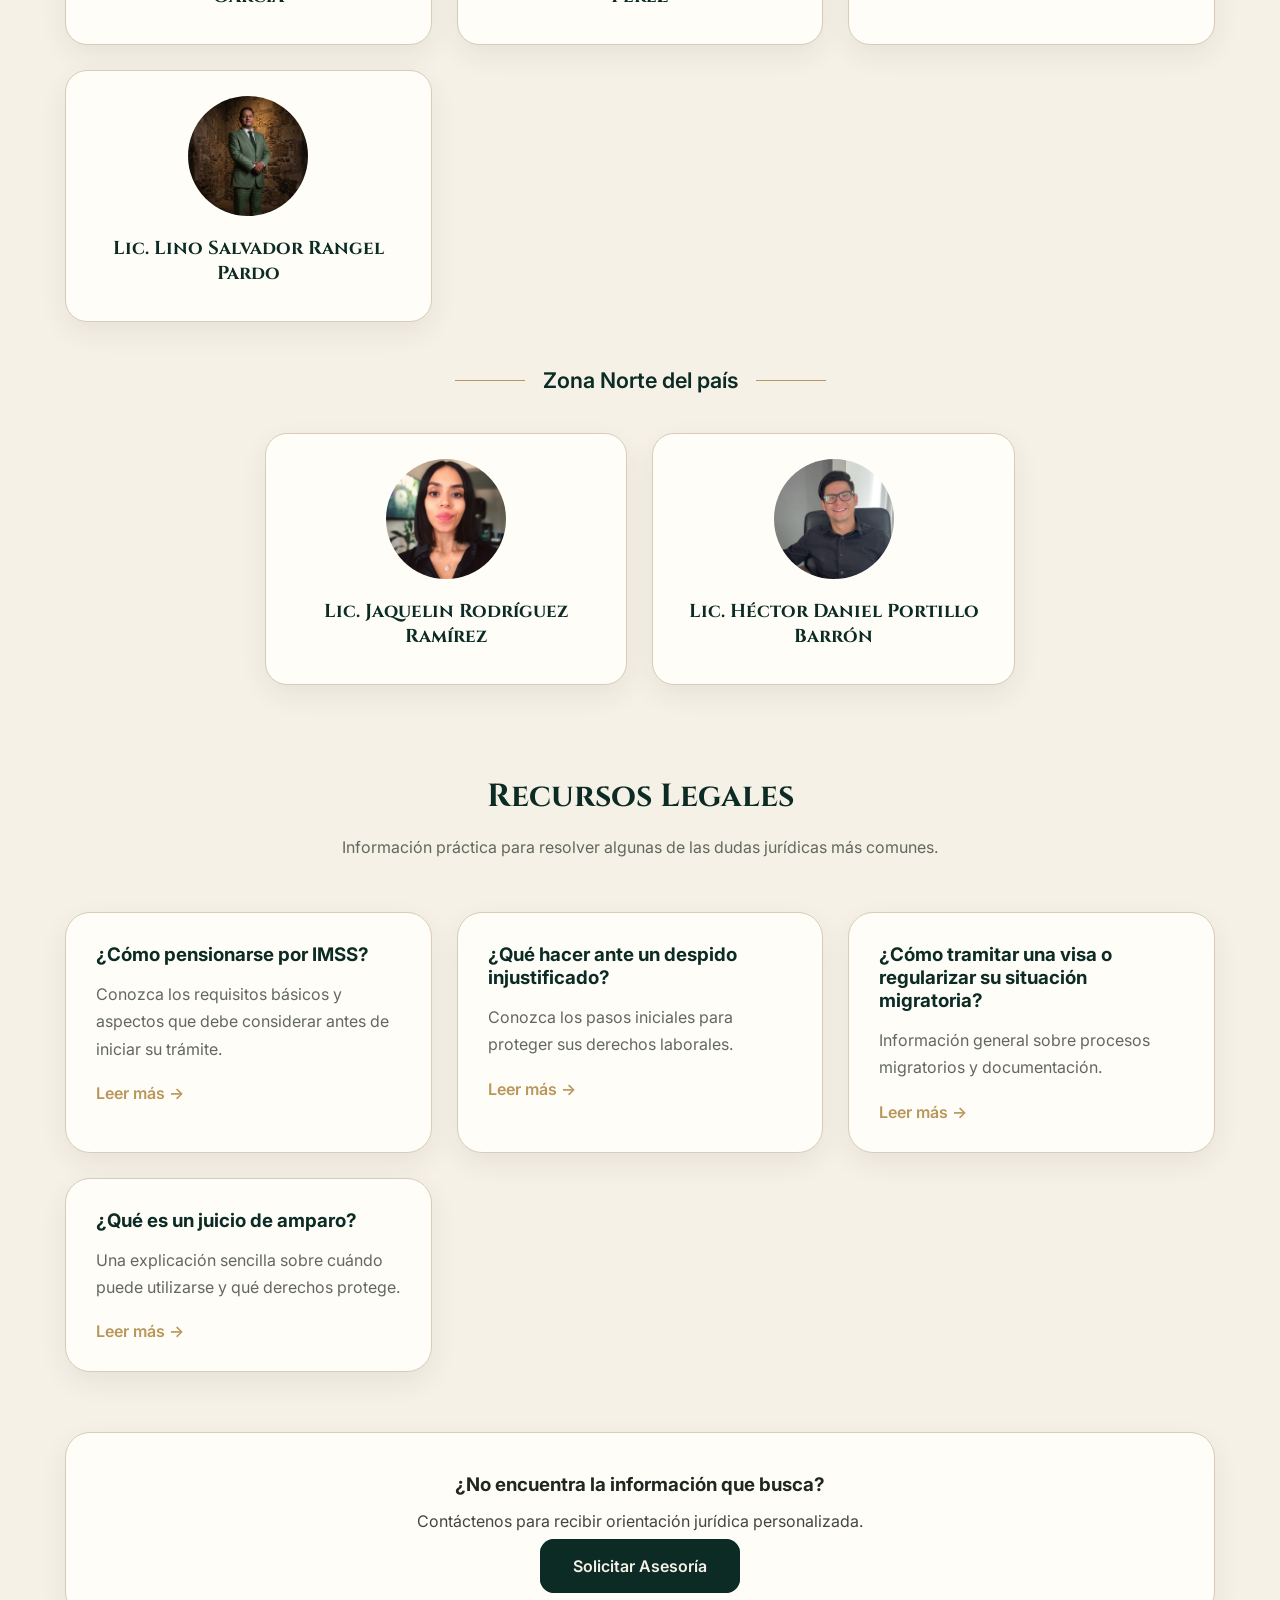
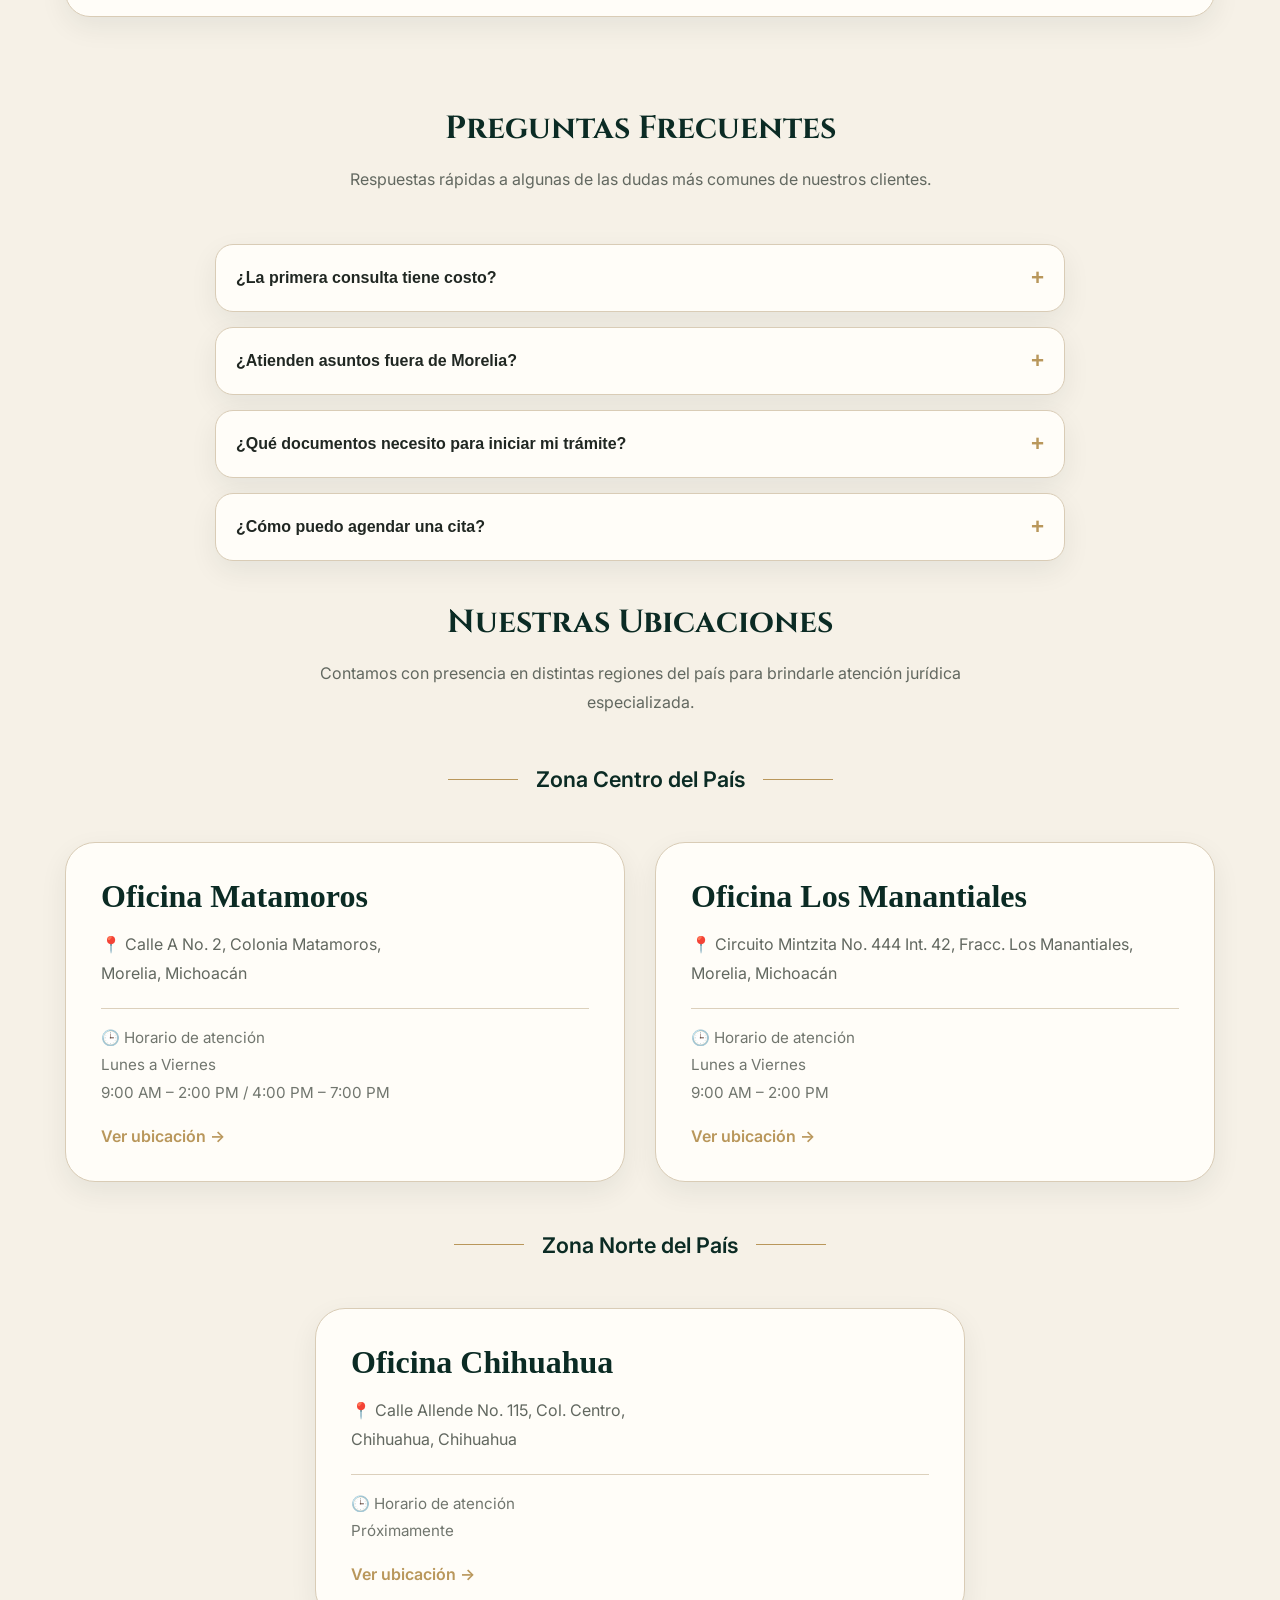
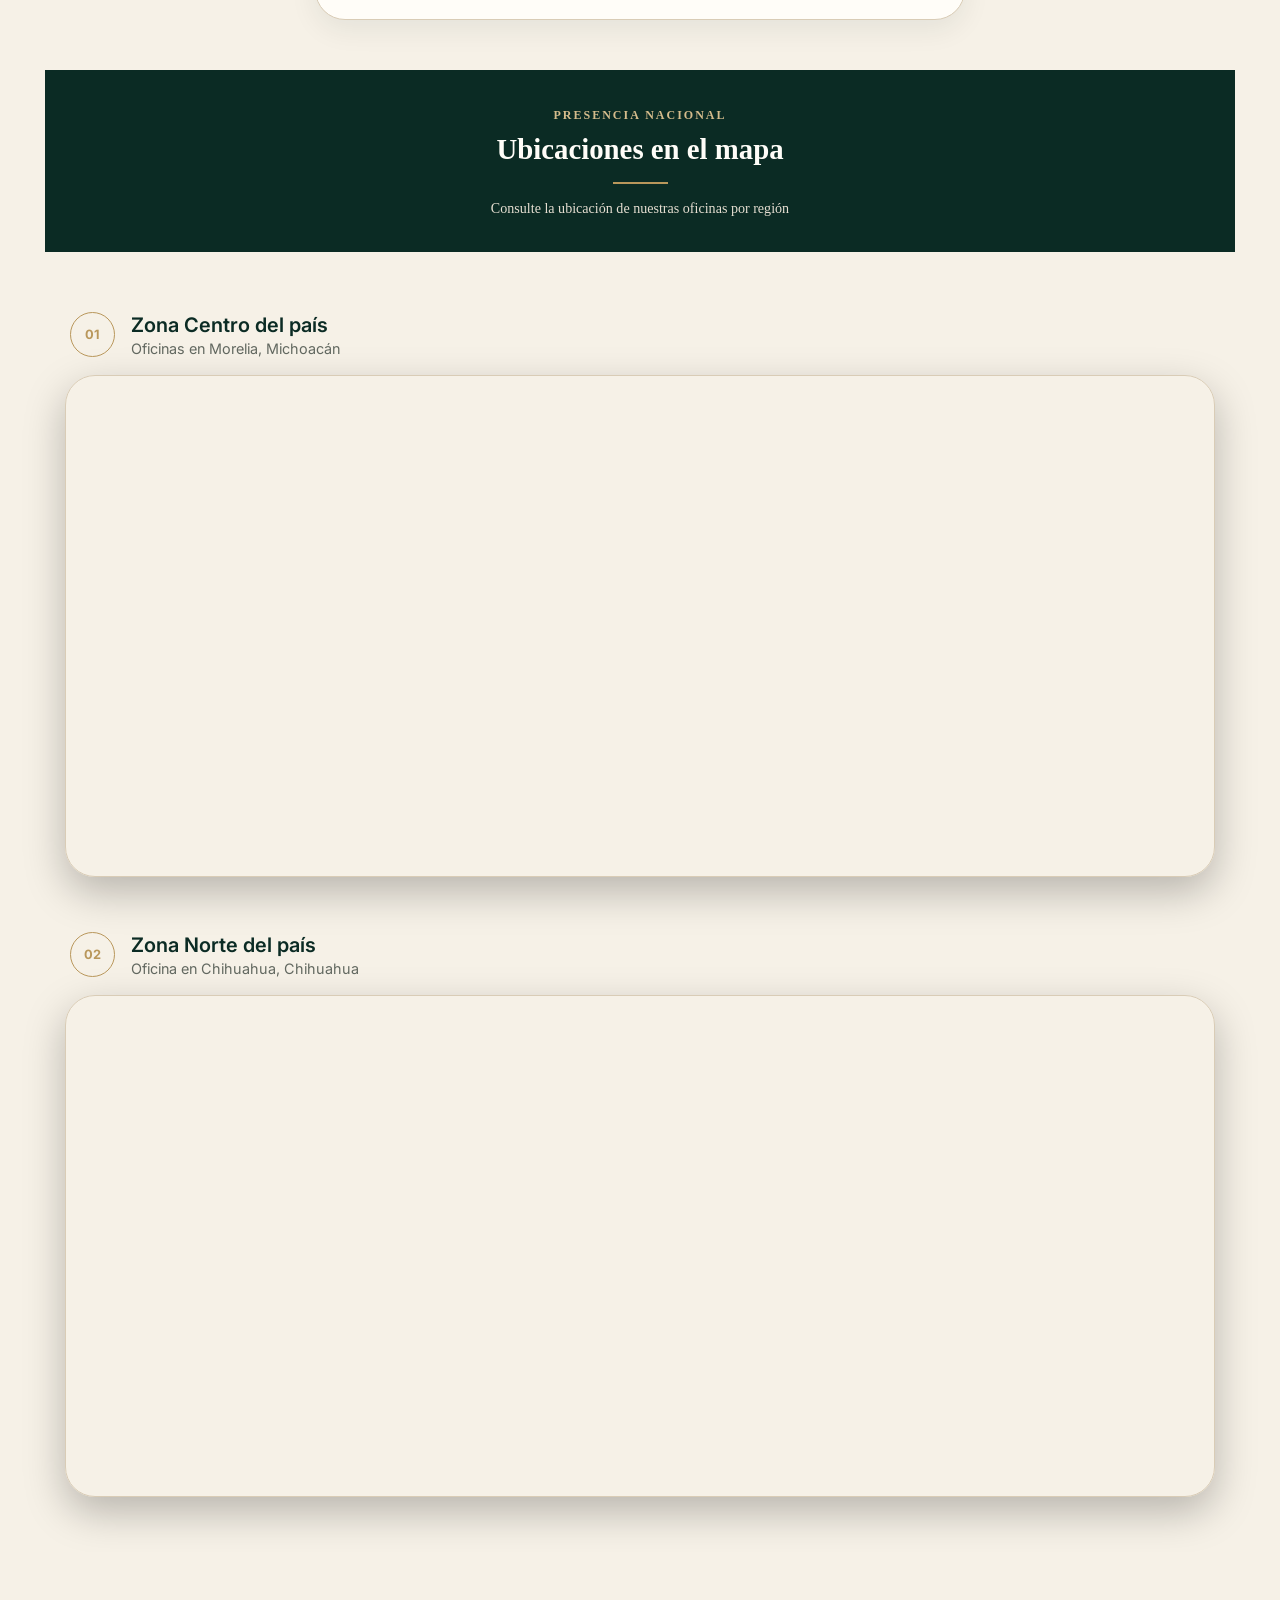
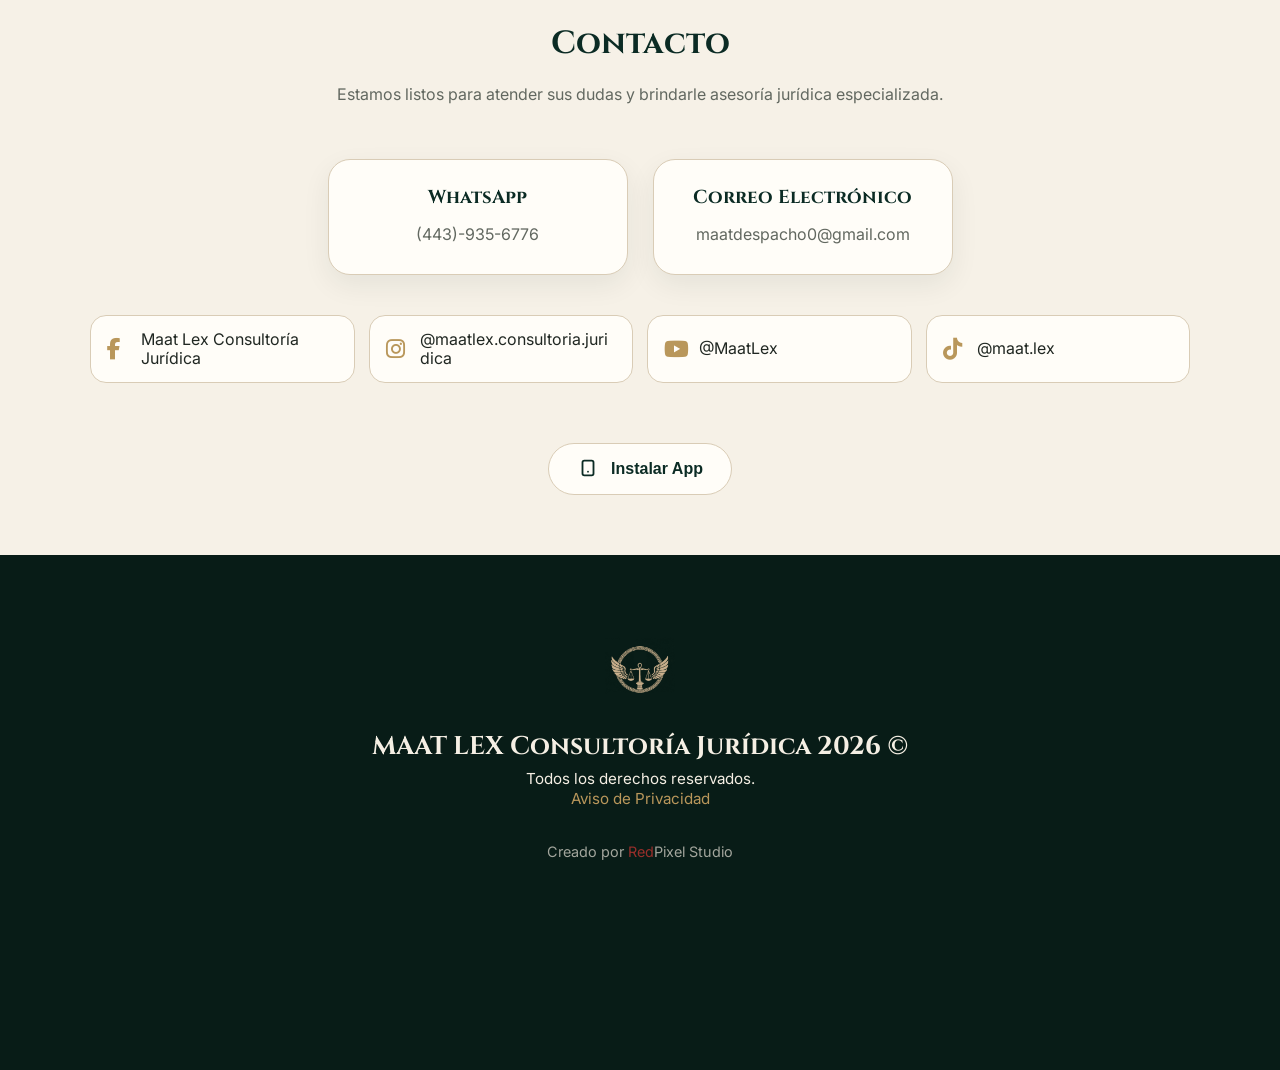
==== commit 31962085: "Foto Lic6" ====
--- a/index.html
+++ b/index.html
@@ -507,9 +507,14 @@
 
             <div class="team-card">
 
-                <div class="team-photo-placeholder">
-                    <span>ML</span>
-                </div>
+              <img
+                    src="assets/team/thumb/licenciado6.jpg"
+                    data-full="assets/team/full/licenciado6.jpg"
+                    alt="Lic. Héctor Daniel Portillo Barrón"
+                    class="team-photo"
+                    loading="lazy"
+                    decoding="async"
+                    onclick="openTeamPhoto(this)">
 
                 <h3>Lic. Héctor Daniel Portillo Barrón</h3>
 
--- a/css/style.css
+++ b/css/style.css
@@ -247,7 +247,7 @@
     }
 
     .hero-content {
-        width: 100%;
+        width: 220px;
         max-width: 520px;
     }
 
